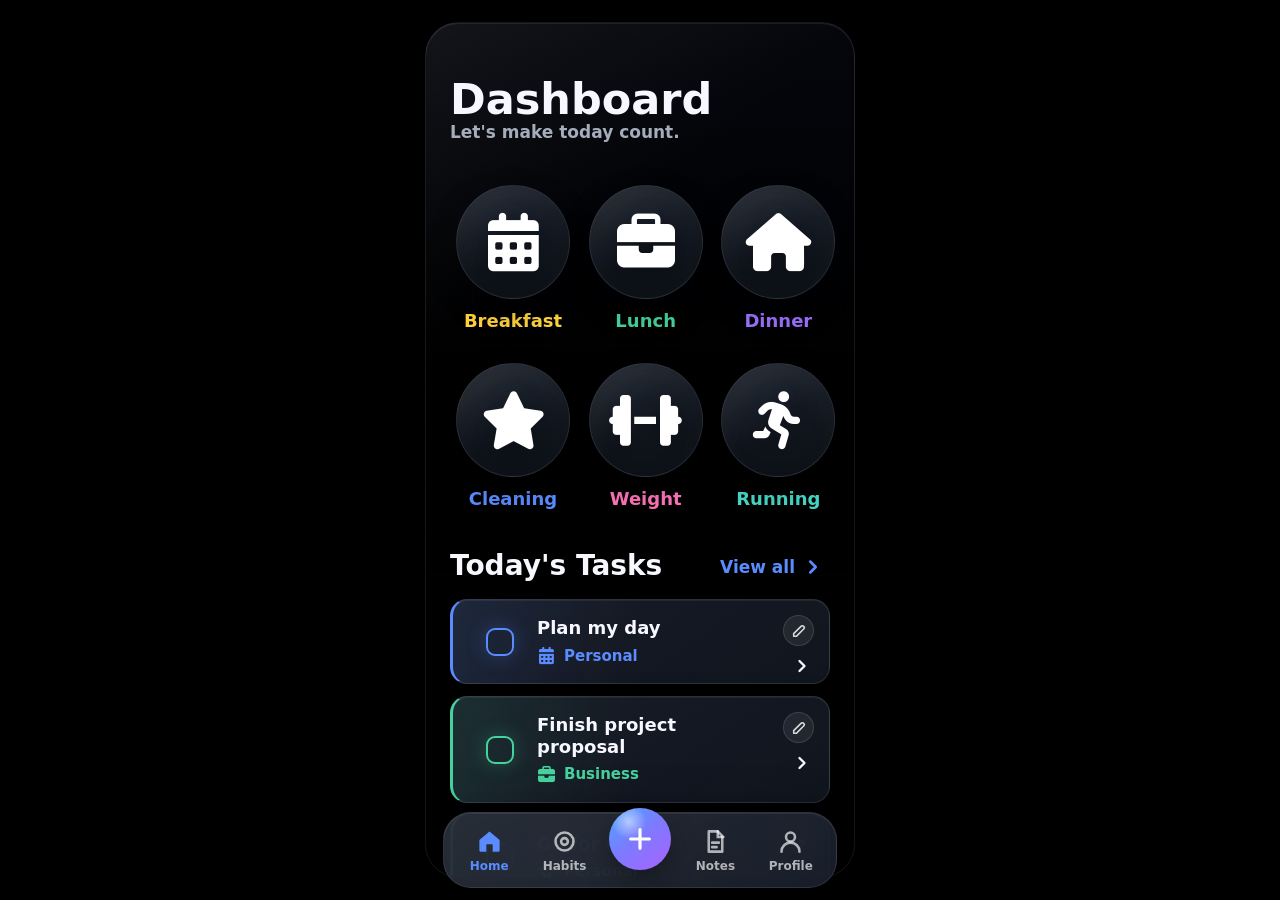
==== index.html @ fbdc5ea8 "Update index.html" ====
<!DOCTYPE html>
<html lang="en">
<head>
  <meta charset="UTF-8" />
  <meta name="viewport" content="width=device-width, initial-scale=1.0, maximum-scale=1.0, user-scalable=no" />
  <title>Routine Dashboard</title>
  <link rel="stylesheet" href="https://cdnjs.cloudflare.com/ajax/libs/font-awesome/6.7.2/css/all.min.css" crossorigin="anonymous" referrerpolicy="no-referrer" />
  <style>
    :root {
      --bg: #000;
      --panel: rgba(20, 27, 42, 0.76);
      --panel-strong: rgba(25, 33, 50, 0.9);
      --line: rgba(255, 255, 255, 0.11);
      --text: #f7f8ff;
      --muted: #a5adbd;
      --blue: #5a8cff;
      --green: #46d29c;
      --orange: #ff9a52;
      --yellow: #ffd33d;
      --pink: #ff74ba;
      --teal: #46d7c5;
      --purple: #9d70ff;
      --shadow: 0 24px 70px rgba(0, 0, 0, 0.42);
      --soft-shadow: 0 12px 34px rgba(0, 0, 0, 0.28);
      font-family: Inter, ui-sans-serif, system-ui, -apple-system, BlinkMacSystemFont, "Segoe UI", sans-serif;
    }

    * {
      box-sizing: border-box;
      -webkit-tap-highlight-color: transparent;
      -webkit-touch-callout: none;
      -webkit-user-select: none;
      user-select: none;
      scrollbar-width: none;
    }

    *::-webkit-scrollbar {
      display: none;
      width: 0;
      height: 0;
    }

    html {
      height: 100%;
      background: #000;
      touch-action: manipulation;
      overflow: hidden;
      scrollbar-width: none;
    }

    body {
      height: 100%;
      margin: 0;
      color: var(--text);
      background: #000;
      display: grid;
      place-items: center;
      padding: 22px;
      overscroll-behavior: none;
      overflow: hidden;
      scrollbar-width: none;
    }

    button {
      font: inherit;
      color: inherit;
      border: 0;
      background: transparent;
      cursor: default;
      touch-action: manipulation;
    }

    .phone {
      position: relative;
      width: min(100%, 430px);
      height: min(932px, calc(100dvh - 44px));
      min-height: 0;
      max-height: 100dvh;
      overflow: hidden;
      border: 1px solid rgba(255, 255, 255, 0.09);
      border-radius: 34px;
      background:
        linear-gradient(145deg, rgba(255, 255, 255, 0.06), transparent 28%),
        linear-gradient(180deg, #04060c 0%, #000 42%, #000 100%);
      box-shadow: var(--shadow), inset 0 1px 0 rgba(255, 255, 255, 0.08);
    }

    .phone::before {
      content: "";
      position: absolute;
      inset: 0;
      pointer-events: none;
      background-image:
        linear-gradient(rgba(255, 255, 255, 0.035) 1px, transparent 1px),
        linear-gradient(90deg, rgba(255, 255, 255, 0.025) 1px, transparent 1px);
      background-size: 46px 46px;
      mask-image: linear-gradient(to bottom, transparent 0%, black 18%, black 72%, transparent 100%);
      opacity: 0.22;
    }

    .app {
      position: relative;
      z-index: 1;
      height: 100%;
      min-height: 0;
      overflow-y: auto;
      scrollbar-width: none;
      padding: 54px 24px 116px;
      overscroll-behavior: contain;
    }

    .topbar {
      display: flex;
      align-items: flex-start;
      justify-content: space-between;
      gap: 18px;
      margin-bottom: 34px;
    }

    .kicker {
      margin: 0 0 8px;
      color: var(--muted);
      font-size: 17px;
      font-weight: 600;
      letter-spacing: 0;
    }

    h1 {
      margin: 0;
      font-size: clamp(33px, 9vw, 43px);
      line-height: 1.04;
      letter-spacing: 0;
      text-wrap: balance;
    }

    .wave {
      display: inline-block;
      margin-left: 3px;
      filter: drop-shadow(0 10px 18px rgba(255, 187, 64, 0.28));
      transform: rotate(-8deg);
    }

    .habit-grid {
      display: grid;
      grid-template-columns: repeat(3, 1fr);
      gap: 30px 18px;
      margin-bottom: 42px;
    }

    .habit {
      min-width: 0;
      display: grid;
      justify-items: center;
      gap: 12px;
      touch-action: manipulation;
      user-select: none;
    }

    .bubble {
      position: relative;
      width: min(30vw, 114px);
      aspect-ratio: 1;
      border-radius: 50%;
      display: grid;
      place-items: center;
      color: var(--glow);
      background:
        linear-gradient(145deg, rgba(255, 255, 255, 0.12), rgba(255, 255, 255, 0.02) 54%),
        rgba(17, 23, 35, 0.86);
      border: 1px solid rgba(255, 255, 255, 0.12);
      overflow: hidden;
      box-shadow:
        inset 0 16px 28px rgba(255, 255, 255, 0.04),
        inset 0 -18px 32px rgba(0, 0, 0, 0.28),
        0 12px 30px rgba(0, 0, 0, 0.28);
    }

    .bubble::before {
      content: "";
      position: absolute;
      inset: 0;
      z-index: 0;
      border-radius: inherit;
      background:
        radial-gradient(circle at 35% 24%, color-mix(in srgb, var(--glow) 42%, white), transparent 25%),
        linear-gradient(180deg, color-mix(in srgb, var(--glow) 88%, white), var(--glow));
      opacity: 0.2;
      transform: scale(0);
      transform-origin: center;
      transition: transform 140ms ease-out;
    }

    .habit.is-holding .bubble::before {
      transform: scale(0.5);
      transition: transform 520ms cubic-bezier(0.18, 0.8, 0.2, 1);
    }

    .habit.is-half .bubble::before {
      transform: scale(0.56);
      transition: transform 260ms ease-out;
    }

    .habit.is-half.is-holding .bubble::before {
      transform: scale(1);
      transition: transform 520ms cubic-bezier(0.18, 0.8, 0.2, 1);
    }

    .habit.is-filled .bubble::before {
      transform: scale(1);
      transition: transform 220ms ease-out;
    }

    .habit.is-filled.is-holding .bubble::before {
      transform: scale(0);
      transition: transform 520ms cubic-bezier(0.18, 0.8, 0.2, 1);
    }

    .icon-bubble {
      border-color: rgba(255, 255, 255, 0.08);
      background:
        linear-gradient(145deg, rgba(255, 255, 255, 0.1), rgba(255, 255, 255, 0.02) 54%),
        rgba(17, 23, 35, 0.88);
      box-shadow:
        inset 0 18px 30px rgba(255, 255, 255, 0.045),
        inset 0 -20px 34px rgba(0, 0, 0, 0.31),
        0 12px 30px rgba(0, 0, 0, 0.28);
    }

    .habit svg,
    .habit i {
      position: relative;
      z-index: 1;
      overflow: visible;
      filter: drop-shadow(0 12px 14px rgba(0, 0, 0, 0.34));
    }

    .habit svg {
      width: 58px;
      height: 58px;
    }

    .habit i {
      font-size: 58px;
      line-height: 1;
    }

    .habit .bubble svg,
    .habit .bubble i {
      color: #fff;
      stroke-width: 2.25;
    }

    .habit.is-half .bubble svg,
    .habit.is-half .bubble i,
    .habit.is-filled .bubble svg,
    .habit.is-filled .bubble i {
      color: var(--glow);
    }

    .habit.is-filled svg,
    .habit.is-filled i {
      filter:
        drop-shadow(0 13px 16px rgba(0, 0, 0, 0.48))
        drop-shadow(0 0 16px rgba(255, 255, 255, 0.18));
    }

    .habit-title {
      font-size: 18px;
      font-weight: 800;
      letter-spacing: 0;
      line-height: 1.1;
    }

    .yellow { color: var(--yellow); }
    .green { color: #59df63; }
    .purple { color: #c177ff; }
    .blue { color: var(--blue); }
    .pink { color: var(--pink); }
    .teal { color: var(--teal); }

    .section-head {
      display: flex;
      align-items: center;
      justify-content: space-between;
      gap: 18px;
      margin-bottom: 17px;
    }

    h2 {
      margin: 0;
      font-size: 28px;
      line-height: 1.1;
      letter-spacing: 0;
    }

    .view-all {
      display: inline-flex;
      align-items: center;
      gap: 7px;
      color: var(--blue);
      font-size: 17px;
      font-weight: 700;
      white-space: nowrap;
    }

    .view-all svg {
      width: 22px;
      height: 22px;
      stroke-width: 2.8;
    }

    .task-list {
      display: grid;
      gap: 12px;
    }

    .task-card {
      --accent: var(--blue);
      position: relative;
      min-height: 82px;
      display: grid;
      grid-template-columns: 54px 1fr;
      align-items: center;
      column-gap: 10px;
      row-gap: 0;
      padding: 17px 62px 17px 20px;
      border-radius: 17px;
      background:
        linear-gradient(95deg, color-mix(in srgb, var(--accent) 10%, transparent), transparent 46%),
        linear-gradient(145deg, rgba(255, 255, 255, 0.055), rgba(255, 255, 255, 0.018)),
        rgba(12, 17, 28, 0.94);
      border: 1px solid var(--line);
      border-left: 3px solid var(--accent);
      box-shadow: var(--soft-shadow), inset 0 1px 0 rgba(255, 255, 255, 0.06);
      backdrop-filter: blur(18px);
      overflow: hidden;
      transition: border-color 220ms ease, box-shadow 220ms ease, transform 180ms ease;
      touch-action: manipulation;
      user-select: none;
    }

    .task-card::before {
      content: "";
      position: absolute;
      inset: 0;
      z-index: 0;
      background:
        radial-gradient(circle at 18% 50%, rgba(255, 255, 255, 0.18), transparent 26%),
        linear-gradient(90deg, color-mix(in srgb, var(--accent) 66%, #101827), color-mix(in srgb, var(--accent) 42%, #101827)),
        rgba(8, 12, 20, 0.92);
      transform: scaleX(0);
      transform-origin: left;
      opacity: 0.94;
      transition: transform 220ms ease-out, opacity 220ms ease;
    }

    .task-card.is-holding::before {
      transform: scaleX(1);
      transition: transform 1500ms cubic-bezier(0.18, 0.8, 0.2, 1);
    }

    .task-card.completed::before {
      transform: scaleX(1);
      opacity: 1;
      transition: transform 520ms ease-out, opacity 220ms ease;
    }

    .task-card.completed {
      border-color: color-mix(in srgb, var(--accent) 55%, var(--line));
      box-shadow:
        0 14px 36px color-mix(in srgb, var(--accent) 18%, transparent),
        var(--soft-shadow),
        inset 0 1px 0 rgba(255, 255, 255, 0.08);
    }

    .task-card > * {
      position: relative;
      z-index: 1;
    }

    .task-edit-toggle {
      position: absolute;
      z-index: 2;
      top: 15px;
      right: 15px;
      width: 31px;
      height: 31px;
      display: grid;
      place-items: center;
      border-radius: 50%;
      color: rgba(255, 255, 255, 0.82);
      background: rgba(255, 255, 255, 0.07);
      box-shadow: inset 0 0 0 1px rgba(255, 255, 255, 0.12);
    }

    .task-edit-toggle svg {
      width: 16px;
      height: 16px;
      stroke-width: 2.3;
    }

    .task-edit-toggle .minus-icon {
      display: none;
    }

    .task-card.editing .task-edit-toggle .pencil-icon {
      display: none;
    }

    .task-card.editing .task-edit-toggle .minus-icon {
      display: block;
    }

    .check {
      width: 28px;
      height: 28px;
      border-radius: 9px;
      border: 2px solid var(--accent);
      box-shadow: 0 0 20px color-mix(in srgb, var(--accent) 28%, transparent);
      justify-self: center;
      display: grid;
      place-items: center;
      transition: background 200ms ease, transform 160ms ease, box-shadow 200ms ease;
    }

    .check::after {
      content: "";
      width: 12px;
      height: 7px;
      border-left: 2px solid #06101d;
      border-bottom: 2px solid #06101d;
      transform: rotate(-45deg) scale(0);
      transform-origin: center;
      transition: transform 180ms ease;
    }

    .task-card.completed .check {
      background: var(--accent);
      box-shadow: 0 0 24px color-mix(in srgb, var(--accent) 42%, transparent);
    }

    .task-card.completed .check::after {
      transform: rotate(-45deg) scale(1);
    }

    .task-title {
      margin: 0 0 8px;
      font-size: 18px;
      font-weight: 800;
      line-height: 1.2;
      letter-spacing: 0;
    }

    .tag {
      display: inline-flex;
      align-items: center;
      gap: 9px;
      color: var(--accent);
      font-size: 15px;
      font-weight: 700;
    }

    .task-repeat {
      display: none;
      margin-top: 5px;
      color: rgba(255, 255, 255, 0.48);
      font-size: 12px;
      font-weight: 750;
    }

    .all-tasks-mode .task-repeat {
      display: block;
    }

    .tag svg,
    .tag i {
      width: 18px;
      height: 18px;
      stroke-width: 2.1;
    }

    .tag i {
      display: inline-grid;
      place-items: center;
      font-size: 17px;
      line-height: 1;
    }

    .chevron {
      position: absolute;
      z-index: 2;
      top: 54px;
      right: 15px;
      width: 24px;
      height: 24px;
      stroke: rgba(255, 255, 255, 0.72);
      stroke-width: 2.8;
      padding: 2px;
      border-radius: 50%;
      transition: transform 220ms ease;
    }

    .task-card.open .chevron {
      transform: rotate(90deg);
    }

    .task-card.no-notes .chevron {
      display: none;
    }

    .task-notes {
      grid-column: 2 / 3;
      margin: 0;
      max-height: 0;
      overflow: hidden;
      color: rgba(232, 238, 252, 0.72);
      font-size: 13px;
      font-weight: 650;
      line-height: 1.45;
      opacity: 0;
      transform: translateY(-4px);
      transition: max-height 240ms ease, opacity 180ms ease, transform 220ms ease, margin-top 220ms ease;
    }

    .task-card.open .task-notes {
      max-height: 90px;
      opacity: 1;
      transform: translateY(0);
      margin-top: 12px;
    }

    .task-actions {
      grid-column: 1 / 3;
      display: none;
      gap: 8px;
      align-items: center;
      margin-top: 12px;
    }

    body:not(.all-tasks-mode) .task-card:not(.active-today) {
      display: none;
    }

    .task-card.editing .task-actions {
      display: flex;
    }

    .task-action {
      width: 34px;
      height: 34px;
      display: grid;
      place-items: center;
      border-radius: 11px;
      color: rgba(255, 255, 255, 0.8);
      background: rgba(255, 255, 255, 0.06);
      box-shadow: inset 0 0 0 1px rgba(255, 255, 255, 0.1);
    }

    .task-action svg {
      width: 18px;
      height: 18px;
      stroke-width: 2.2;
    }

    .task-action.edit {
      color: var(--yellow);
    }

    .task-action.delete {
      color: #ff7b7d;
      margin-left: auto;
    }

    .modal-backdrop {
      position: fixed;
      inset: 0;
      z-index: 40;
      display: none;
      align-items: flex-end;
      justify-content: center;
      padding: 14px 18px calc(98px + env(safe-area-inset-bottom));
      background: rgba(2, 6, 14, 0.58);
      backdrop-filter: blur(12px);
      overflow: hidden;
    }

    .modal-backdrop.open {
      display: flex;
    }

    .task-modal {
      width: min(100%, 430px);
      max-height: min(78dvh, 760px);
      overflow-y: auto;
      overscroll-behavior: contain;
      scrollbar-width: none;
      border-radius: 24px;
      padding: 15px;
      background:
        linear-gradient(145deg, rgba(255, 255, 255, 0.11), rgba(255, 255, 255, 0.035)),
        rgba(17, 23, 35, 0.96);
      border: 1px solid rgba(255, 255, 255, 0.12);
      box-shadow: 0 24px 70px rgba(0, 0, 0, 0.55), inset 0 1px 0 rgba(255, 255, 255, 0.08);
    }

    .modal-head {
      display: flex;
      align-items: center;
      justify-content: space-between;
      gap: 14px;
      margin-bottom: 10px;
    }

    .modal-title {
      margin: 0;
      font-size: 21px;
      font-weight: 850;
    }

    .modal-close {
      width: 34px;
      height: 34px;
      border-radius: 11px;
      display: grid;
      place-items: center;
      color: rgba(255, 255, 255, 0.76);
      background: rgba(255, 255, 255, 0.06);
      box-shadow: inset 0 0 0 1px rgba(255, 255, 255, 0.1);
    }

    .task-form {
      display: grid;
      gap: 8px;
    }

    .field {
      display: grid;
      gap: 7px;
      color: rgba(255, 255, 255, 0.7);
      font-size: 12px;
      font-weight: 800;
    }

    .field input,
    .field select,
    .field textarea {
      width: 100%;
      border: 1px solid rgba(255, 255, 255, 0.1);
      border-radius: 12px;
      padding: 10px 12px;
      color: var(--text);
      background: rgba(255, 255, 255, 0.06);
      font: inherit;
      font-size: 16px;
      outline: none;
    }

    .field textarea {
      min-height: 58px;
      resize: vertical;
    }

    .description-open {
      min-height: 48px;
      width: 100%;
      display: flex;
      align-items: center;
      justify-content: space-between;
      gap: 12px;
      padding: 11px 12px;
      border-radius: 13px;
      color: rgba(255, 255, 255, 0.72);
      text-align: left;
      background: rgba(255, 255, 255, 0.06);
      box-shadow: inset 0 0 0 1px rgba(255, 255, 255, 0.1);
    }

    .description-open span {
      min-width: 0;
      overflow: hidden;
      white-space: nowrap;
      text-overflow: ellipsis;
    }

    .description-open svg {
      width: 18px;
      height: 18px;
      flex: 0 0 auto;
      stroke-width: 2.4;
    }

    .field textarea.description-hidden {
      display: none;
    }

    .description-backdrop {
      position: fixed;
      inset: 0;
      z-index: 60;
      display: none;
      padding: 16px;
      background: #000;
    }

    .description-backdrop.open {
      display: grid;
    }

    .description-sheet {
      width: min(100%, 430px);
      height: calc(100dvh - 32px);
      margin: 0 auto;
      display: grid;
      grid-template-rows: auto 1fr auto;
      gap: 13px;
      padding: 18px;
      border-radius: 24px;
      background:
        linear-gradient(145deg, rgba(255, 255, 255, 0.095), rgba(255, 255, 255, 0.028)),
        rgba(12, 17, 28, 0.98);
      border: 1px solid rgba(255, 255, 255, 0.12);
      box-shadow: 0 22px 64px rgba(0, 0, 0, 0.58), inset 0 1px 0 rgba(255, 255, 255, 0.08);
    }

    .description-editor {
      width: 100%;
      min-height: 0;
      resize: none;
      border: 0;
      border-radius: 18px;
      padding: 16px;
      color: var(--text);
      background: rgba(255, 255, 255, 0.065);
      box-shadow: inset 0 0 0 1px rgba(255, 255, 255, 0.09);
      font: inherit;
      font-size: 17px;
      line-height: 1.45;
      outline: none;
      user-select: text;
      -webkit-user-select: text;
    }

    .description-actions {
      display: grid;
      grid-template-columns: 1fr 1fr;
      gap: 10px;
    }

    .description-actions button {
      min-height: 48px;
      border-radius: 15px;
      font-weight: 850;
      background: rgba(255, 255, 255, 0.07);
      box-shadow: inset 0 0 0 1px rgba(255, 255, 255, 0.1);
    }

    .description-actions .save-description {
      color: white;
      background: linear-gradient(140deg, #48a7ff 0%, #7d7aff 48%, #aa62ff 100%);
    }

    .form-panel {
      display: grid;
      gap: 10px;
      padding: 11px;
      border-radius: 17px;
      background: rgba(255, 255, 255, 0.035);
      box-shadow: inset 0 0 0 1px rgba(255, 255, 255, 0.075);
    }

    .field input[type="color"] {
      height: 44px;
      padding: 5px;
    }

    .choice-grid {
      display: grid;
      gap: 8px;
    }

    .choice-row {
      display: flex;
      flex-wrap: wrap;
      gap: 6px;
    }

    .category-picker,
    .repeat-picker {
      display: grid;
      grid-template-columns: repeat(3, 74px);
      justify-content: start;
      gap: 6px;
    }

    .schedule-picker {
      display: grid;
      grid-template-columns: repeat(2, 74px);
      justify-content: start;
      gap: 6px;
    }

    .choice-pill {
      width: 100%;
      min-height: 32px;
      display: inline-flex;
      align-items: center;
      justify-content: center;
      padding: 0 8px;
      border-radius: 12px;
      color: rgba(255, 255, 255, 0.7);
      font-size: 11.5px;
      font-weight: 850;
      line-height: 1;
      text-align: center;
      background: rgba(255, 255, 255, 0.055);
      box-shadow: inset 0 0 0 1px rgba(255, 255, 255, 0.09);
      transition: color 180ms ease, background 180ms ease, box-shadow 180ms ease;
    }

    .choice-pill.active {
      color: var(--text);
      background: color-mix(in srgb, var(--blue) 24%, rgba(255, 255, 255, 0.055));
      box-shadow: inset 0 0 0 1px color-mix(in srgb, var(--blue) 54%, rgba(255, 255, 255, 0.1));
    }

    .icon-picker {
      display: grid;
      gap: 8px;
    }

    .categorized-icon-picker {
      display: grid;
      gap: 8px;
      min-width: 0;
    }

    .icon-category-row {
      display: grid;
      grid-template-columns: repeat(4, 1fr);
      gap: 6px;
      padding: 1px;
      align-items: stretch;
    }

    .icon-category {
      min-width: 0;
      height: 36px;
      display: inline-flex;
      align-items: center;
      justify-content: center;
      gap: 7px;
      padding: 0 7px;
      border-radius: 12px;
      color: rgba(255, 255, 255, 0.68);
      font-size: 11.5px;
      font-weight: 850;
      background: rgba(255, 255, 255, 0.055);
      box-shadow: inset 0 0 0 1px rgba(255, 255, 255, 0.09);
      white-space: nowrap;
    }

    .icon-category.active {
      color: var(--text);
      background: color-mix(in srgb, var(--blue) 24%, rgba(255, 255, 255, 0.055));
      box-shadow: inset 0 0 0 1px color-mix(in srgb, var(--blue) 54%, rgba(255, 255, 255, 0.1));
    }

    .icon-category i {
      font-size: 13px;
      line-height: 1;
    }

    .icon-grid {
      display: grid;
      grid-template-columns: repeat(6, 40px);
      justify-content: space-between;
      gap: 7px 5px;
      padding: 1px;
    }

    .icon-choice {
      width: 40px;
      aspect-ratio: 1;
      display: grid;
      place-items: center;
      border-radius: 50%;
      color: rgba(255, 255, 255, 0.68);
      background: rgba(255, 255, 255, 0.055);
      box-shadow: inset 0 0 0 1px rgba(255, 255, 255, 0.09);
      transition: color 180ms ease, background 180ms ease, box-shadow 180ms ease, transform 160ms ease;
    }

    .icon-choice svg,
    .icon-choice i {
      display: block;
      width: 21px;
      height: 21px;
      stroke-width: 2.25;
    }

    .icon-choice i {
      display: grid;
      place-items: center;
      font-size: 20px;
      line-height: 1;
    }

    .icon-empty {
      grid-column: 1 / -1;
      min-height: 42px;
      display: grid;
      place-items: center;
      color: rgba(255, 255, 255, 0.52);
      font-size: 12px;
      font-weight: 800;
    }

    .icon-pager {
      display: grid;
      grid-template-columns: 34px 1fr 34px;
      align-items: center;
      gap: 8px;
      min-height: 34px;
    }

    .icon-page-button {
      width: 34px;
      height: 34px;
      display: grid;
      place-items: center;
      border-radius: 12px;
      color: rgba(255, 255, 255, 0.78);
      background: rgba(255, 255, 255, 0.055);
      box-shadow: inset 0 0 0 1px rgba(255, 255, 255, 0.09);
    }

    .icon-page-button:disabled {
      opacity: 0.34;
    }

    .icon-page-label {
      display: inline-flex;
      align-items: center;
      justify-content: center;
      gap: 6px;
      color: rgba(255, 255, 255, 0.52);
      font-size: 11.5px;
      font-weight: 850;
      text-align: center;
    }

    .icon-page-number {
      min-width: 28px;
      height: 28px;
      display: inline-flex;
      align-items: center;
      justify-content: center;
      border-radius: 10px;
      color: rgba(255, 255, 255, 0.62);
      background: rgba(255, 255, 255, 0.045);
      box-shadow: inset 0 0 0 1px rgba(255, 255, 255, 0.075);
    }

    .icon-page-number.active {
      color: var(--text);
      background: color-mix(in srgb, var(--blue) 22%, rgba(255, 255, 255, 0.055));
      box-shadow: inset 0 0 0 1px color-mix(in srgb, var(--blue) 46%, rgba(255, 255, 255, 0.1));
    }

    .icon-choice.active {
      color: var(--text);
      background: color-mix(in srgb, var(--blue) 24%, rgba(255, 255, 255, 0.055));
      box-shadow: inset 0 0 0 1px color-mix(in srgb, var(--blue) 54%, rgba(255, 255, 255, 0.1));
      transform: translateY(-1px);
    }

    .other-category-field {
      display: none;
    }

    .other-category-field.active {
      display: grid;
    }

    .color-picker {
      display: flex;
      align-items: center;
      gap: 10px;
      flex-wrap: wrap;
      padding: 4px 0 2px;
    }

    .color-swatch {
      --swatch: var(--blue);
      width: 31px;
      height: 31px;
      border-radius: 50%;
      background:
        radial-gradient(circle at 30% 24%, rgba(255, 255, 255, 0.42), transparent 34%),
        var(--swatch);
      box-shadow:
        0 8px 18px rgba(0, 0, 0, 0.22),
        inset 0 0 0 1px rgba(255, 255, 255, 0.18);
      position: relative;
    }

    .color-swatch.active::after {
      content: "";
      position: absolute;
      inset: -5px;
      border-radius: inherit;
      border: 2px solid rgba(255, 255, 255, 0.76);
    }

    .conditional-field {
      display: none;
    }

    .conditional-field.active {
      display: grid;
    }

    .form-row.conditional-field {
      display: none;
    }

    .form-row.conditional-field.active {
      display: grid;
    }

    .form-row {
      display: grid;
      grid-template-columns: 1fr;
      gap: 8px;
    }

    .form-row.compact-left {
      grid-template-columns: 1fr;
    }

    .form-submit {
      min-height: 46px;
      border-radius: 15px;
      display: inline-flex;
      align-items: center;
      justify-content: center;
      gap: 9px;
      color: white;
      font-weight: 850;
      background:
        radial-gradient(circle at 28% 18%, rgba(255, 255, 255, 0.42), transparent 32%),
        linear-gradient(140deg, #48a7ff 0%, #7d7aff 48%, #aa62ff 100%);
      box-shadow: 0 12px 26px rgba(0, 0, 0, 0.28);
    }

    .sr-only {
      position: absolute;
      width: 1px;
      height: 1px;
      padding: 0;
      margin: -1px;
      overflow: hidden;
      clip: rect(0, 0, 0, 0);
      white-space: nowrap;
      border: 0;
    }

    @media (max-width: 460px) {
      body {
        padding: 0;
        display: block;
      }

      .phone {
        width: 100%;
        height: 100dvh;
        min-height: 0;
        max-height: 100dvh;
        border-radius: 0;
        border: 0;
      }

      .app {
        height: 100%;
        min-height: 0;
        padding: 54px 21px 112px;
      }

      .bubble {
        width: 29vw;
        max-width: 112px;
      }

      .habit-grid {
        gap: 29px 12px;
      }
    }

    @media (max-width: 350px) {
      .app {
        padding-inline: 16px;
      }

      .habit-title {
        font-size: 16px;
      }

      .habit svg {
        width: 90px;
        height: 90px;
      }

      .habit i {
        font-size: 90px;
      }

      .task-card {
        grid-template-columns: 44px 1fr;
        padding: 15px 56px 15px 14px;
      }
    }
  </style>
</head>
<body>
  <main class="phone" aria-label="Daily routine dashboard mockup">
    <div class="app">
      <header class="topbar">
        <div>
          <h1>Dashboard</h1>
          <p class="kicker">Let's make today count.</p>
        </div>
      </header>

      <section class="habit-grid" aria-label="Habit shortcuts"></section>

      <section aria-label="Today's tasks">
        <div class="section-head">
          <h2>Today's Tasks</h2>
          <button class="view-all">
            <span class="view-all-label">View all</span>
            <svg viewBox="0 0 24 24" fill="none" aria-hidden="true">
              <path d="m9 18 6-6-6-6" stroke="currentColor" stroke-linecap="round" stroke-linejoin="round" />
            </svg>
          </button>
        </div>

        <div class="task-list">
          <article class="task-card" style="--accent: var(--blue)" data-icon="calendar" data-color="#5a8cff" data-notes="Review calendar, choose top three priorities, and block one focused work session.">
            <button class="check" aria-label="Complete Plan my day" type="button"></button>
            <div>
              <p class="task-title">Plan my day</p>
              <span class="tag">
                <svg viewBox="0 0 24 24" fill="none" aria-hidden="true">
                  <path d="M8 2v4M16 2v4M3 10h18M5 5h14a2 2 0 0 1 2 2v12a2 2 0 0 1-2 2H5a2 2 0 0 1-2-2V7a2 2 0 0 1 2-2Z" stroke="currentColor" stroke-linecap="round" stroke-linejoin="round" />
                </svg>
                Personal
              </span>
            </div>
            <svg class="chevron" viewBox="0 0 24 24" fill="none" aria-hidden="true">
              <path d="m9 18 6-6-6-6" stroke="currentColor" stroke-linecap="round" stroke-linejoin="round" />
            </svg>
            <p class="task-notes">Review calendar, choose top three priorities, and block one focused work session.</p>
            <div class="task-actions" aria-label="Task controls"></div>
          </article>

          <article class="task-card" style="--accent: var(--green)" data-icon="briefcase" data-color="#46d29c" data-notes="Add budget section, tighten the timeline, and send the final draft before 4 PM.">
            <button class="check" aria-label="Complete Finish project proposal" type="button"></button>
            <div>
              <p class="task-title">Finish project proposal</p>
              <span class="tag">
                <svg viewBox="0 0 24 24" fill="none" aria-hidden="true">
                  <path d="M10 6V5a2 2 0 0 1 2-2h0a2 2 0 0 1 2 2v1M3 9h18M5 6h14a2 2 0 0 1 2 2v10a2 2 0 0 1-2 2H5a2 2 0 0 1-2-2V8a2 2 0 0 1 2-2Z" stroke="currentColor" stroke-linecap="round" stroke-linejoin="round" />
                  <path d="M9 13h6" stroke="currentColor" stroke-linecap="round" />
                </svg>
                Business
              </span>
            </div>
            <svg class="chevron" viewBox="0 0 24 24" fill="none" aria-hidden="true">
              <path d="m9 18 6-6-6-6" stroke="currentColor" stroke-linecap="round" stroke-linejoin="round" />
            </svg>
            <p class="task-notes">Add budget section, tighten the timeline, and send the final draft before 4 PM.</p>
            <div class="task-actions" aria-label="Task controls"></div>
          </article>

          <article class="task-card no-notes" style="--accent: var(--teal)" data-icon="health" data-color="#46d7c5">
            <button class="check" aria-label="Complete Go for a walk" type="button"></button>
            <div>
              <p class="task-title">Go for a walk</p>
              <span class="tag">
                <svg viewBox="0 0 24 24" fill="none" aria-hidden="true">
                  <path d="M5 19h14M5 19l3-4 3 2 2-5 4 3 2 4M9 8l2-3 3 2" stroke="currentColor" stroke-linecap="round" stroke-linejoin="round" />
                </svg>
                Personal
              </span>
            </div>
            <svg class="chevron" viewBox="0 0 24 24" fill="none" aria-hidden="true">
              <path d="m9 18 6-6-6-6" stroke="currentColor" stroke-linecap="round" stroke-linejoin="round" />
            </svg>
            <div class="task-actions" aria-label="Task controls"></div>
          </article>
        </div>
      </section>
    </div>

    <nav class="nav" aria-label="Primary navigation">
      <button class="nav-item active">
        <svg viewBox="0 0 24 24" fill="currentColor" aria-hidden="true">
          <path d="M3 10.7 12 3l9 7.7V20a1 1 0 0 1-1 1h-5.2v-6.6H9.2V21H4a1 1 0 0 1-1-1v-9.3Z" />
        </svg>
        Home
      </button>
      <button class="nav-item">
        <svg viewBox="0 0 24 24" fill="none" aria-hidden="true">
          <circle cx="12" cy="12" r="8" stroke="currentColor" />
          <circle cx="12" cy="12" r="3" stroke="currentColor" />
        </svg>
        Habits
      </button>
      <button class="add" aria-label="Add task">
        <svg viewBox="0 0 24 24" fill="none" aria-hidden="true">
          <path d="M12 5v14M5 12h14" stroke="currentColor" stroke-linecap="round" />
        </svg>
      </button>
      <button class="nav-item">
        <svg viewBox="0 0 24 24" fill="none" aria-hidden="true">
          <path d="M6 3h8l4 4v14H6V3Z" stroke="currentColor" stroke-linejoin="round" />
          <path d="M14 3v5h5M9 13h6M9 17h4" stroke="currentColor" stroke-linecap="round" />
        </svg>
        Notes
      </button>
      <button class="nav-item">
        <svg viewBox="0 0 24 24" fill="none" aria-hidden="true">
          <circle cx="12" cy="8" r="4" stroke="currentColor" />
          <path d="M4 21a8 8 0 0 1 16 0" stroke="currentColor" stroke-linecap="round" />
        </svg>
        Profile
      </button>
    </nav>
    <div class="modal-backdrop" id="taskModal" aria-hidden="true">
      <section class="task-modal" role="dialog" aria-modal="true" aria-labelledby="taskModalTitle">
        <div class="modal-head">
          <h2 class="modal-title" id="taskModalTitle">Add task</h2>
          <button class="modal-close" type="button" aria-label="Close task form">
            <svg viewBox="0 0 24 24" width="19" height="19" fill="none" aria-hidden="true">
              <path d="M6 6l12 12M18 6 6 18" stroke="currentColor" stroke-width="2.4" stroke-linecap="round" />
            </svg>
          </button>
        </div>
        <form class="task-form">
          <div class="form-panel">
            <label class="field">
              Title
              <input name="title" type="text" placeholder="Task title" required />
            </label>
            <div class="form-row compact-left">
            <label class="field">
              Icon
              <div class="icon-picker" role="group" aria-label="Task icon">
                <button class="icon-choice active" type="button" aria-label="Calendar icon" data-icon="calendar">
                  <svg viewBox="0 0 24 24" fill="none" aria-hidden="true">
                    <path d="M8 2v4M16 2v4M3 10h18M5 5h14a2 2 0 0 1 2 2v12a2 2 0 0 1-2 2H5a2 2 0 0 1-2-2V7a2 2 0 0 1 2-2Z" stroke="currentColor" stroke-linecap="round" stroke-linejoin="round" />
                  </svg>
                </button>
                <button class="icon-choice" type="button" aria-label="Briefcase icon" data-icon="briefcase">
                  <svg viewBox="0 0 24 24" fill="none" aria-hidden="true">
                    <path d="M10 6V5a2 2 0 0 1 2-2h0a2 2 0 0 1 2 2v1M3 9h18M5 6h14a2 2 0 0 1 2 2v10a2 2 0 0 1-2 2H5a2 2 0 0 1-2-2V8a2 2 0 0 1 2-2Z" stroke="currentColor" stroke-linecap="round" stroke-linejoin="round" />
                    <path d="M9 13h6" stroke="currentColor" stroke-linecap="round" />
                  </svg>
                </button>
                <button class="icon-choice" type="button" aria-label="Health icon" data-icon="health">
                  <svg viewBox="0 0 24 24" fill="none" aria-hidden="true">
                    <path d="M5 19h14M5 19l3-4 3 2 2-5 4 3 2 4M9 8l2-3 3 2" stroke="currentColor" stroke-linecap="round" stroke-linejoin="round" />
                  </svg>
                </button>
                <button class="icon-choice" type="button" aria-label="Star icon" data-icon="star">
                  <svg viewBox="0 0 24 24" fill="none" aria-hidden="true">
                    <path d="m12 3 2.6 5.4 5.9.8-4.3 4.1 1 5.8L12 16.3 6.8 19l1-5.8-4.3-4.1 5.9-.8L12 3Z" stroke="currentColor" stroke-linecap="round" stroke-linejoin="round" />
                  </svg>
                </button>
                <button class="icon-choice" type="button" aria-label="Book icon" data-icon="book">
                  <svg viewBox="0 0 24 24" fill="none" aria-hidden="true">
                    <path d="M4 5.5A2.5 2.5 0 0 1 6.5 3H20v17H7a3 3 0 0 0-3 3V5.5Z" stroke="currentColor" stroke-linecap="round" stroke-linejoin="round" />
                    <path d="M4 19.5A2.5 2.5 0 0 1 6.5 17H20" stroke="currentColor" stroke-linecap="round" />
                  </svg>
                </button>
                <button class="icon-choice" type="button" aria-label="Home icon" data-icon="home">
                  <svg viewBox="0 0 24 24" fill="none" aria-hidden="true">
                    <path d="M3 10.8 12 3l9 7.8V21h-6v-6H9v6H3V10.8Z" stroke="currentColor" stroke-linecap="round" stroke-linejoin="round" />
                  </svg>
                </button>
                <button class="icon-choice" type="button" aria-label="Flag icon" data-icon="flag">
                  <svg viewBox="0 0 24 24" fill="none" aria-hidden="true">
                    <path d="M5 21V4M5 5h12l-2 4 2 4H5" stroke="currentColor" stroke-linecap="round" stroke-linejoin="round" />
                  </svg>
                </button>
                <button class="icon-choice" type="button" aria-label="Heart icon" data-icon="heart">
                  <svg viewBox="0 0 24 24" fill="none" aria-hidden="true">
                    <path d="M20.5 5.8c-1.9-2.2-5.1-2.1-6.9.1L12 7.7l-1.6-1.8c-1.8-2.2-5-2.3-6.9-.1-2 2.4-1.5 6 1 8L12 21l7.5-7.2c2.5-2 3-5.6 1-8Z" stroke="currentColor" stroke-linecap="round" stroke-linejoin="round" />
                  </svg>
                </button>
              </div>
              <input name="icon" type="hidden" value="calendar" />
            </label>
            <div class="field">
              Category
              <div class="choice-row category-picker" role="group" aria-label="Task category">
                <button class="choice-pill active" type="button" data-category="Personal">Personal</button>
                <button class="choice-pill" type="button" data-category="Business">Business</button>
                <button class="choice-pill" type="button" data-category="Important">Important</button>
                <button class="choice-pill" type="button" data-category="Other">Other</button>
              </div>
              <input name="category" type="hidden" value="Personal" />
            </div>
            </div>
            <label class="field other-category-field">
              Other category
              <input name="otherCategory" type="text" placeholder="Write category" />
            </label>
          </div>
          <div class="form-panel">
            <div class="form-row">
              <div class="field">
                Color
                <div class="color-picker" role="group" aria-label="Task color">
                  <button class="color-swatch active" type="button" aria-label="Pink" data-color="#ff74ba" style="--swatch: #ff74ba"></button>
                  <button class="color-swatch" type="button" aria-label="Yellow" data-color="#ffd33d" style="--swatch: #ffd33d"></button>
                  <button class="color-swatch" type="button" aria-label="Green" data-color="#46d29c" style="--swatch: #46d29c"></button>
                  <button class="color-swatch" type="button" aria-label="Teal" data-color="#46d7c5" style="--swatch: #46d7c5"></button>
                  <button class="color-swatch" type="button" aria-label="Blue" data-color="#5a8cff" style="--swatch: #5a8cff"></button>
                  <button class="color-swatch" type="button" aria-label="Purple" data-color="#9d70ff" style="--swatch: #9d70ff"></button>
                </div>
                <input name="color" type="hidden" value="#ff74ba" />
              </div>
              <div class="field">
              Repeat
              <div class="choice-row repeat-picker" role="group" aria-label="Task repeat">
                <button class="choice-pill active" type="button" data-repeat="one-time">One Time</button>
                <button class="choice-pill" type="button" data-repeat="daily">Daily</button>
                <button class="choice-pill" type="button" data-repeat="weekly">Weekly</button>
                <button class="choice-pill" type="button" data-repeat="monthly">Monthly</button>
                <button class="choice-pill" type="button" data-repeat="yearly">Yearly</button>
                <button class="choice-pill" type="button" data-repeat="custom">Custom</button>
              </div>
              <input name="repeat" type="hidden" value="one-time" />
            </div>
            </div>
            <div class="form-row">
            <div class="field">
              <span>Schedule ahead</span>
              <div class="choice-row schedule-picker" role="group" aria-label="Schedule ahead">
                <button class="choice-pill active" type="button" data-schedule="no">No</button>
                <button class="choice-pill" type="button" data-schedule="yes">Yes</button>
              </div>
              <input name="scheduleAhead" type="hidden" value="no" />
            </div>
            <label class="field conditional-field" data-condition="weekly">
              Day of week
              <select name="weeklyDay">
                <option value="Sunday">Sunday</option>
                <option value="Monday">Monday</option>
                <option value="Tuesday">Tuesday</option>
                <option value="Wednesday">Wednesday</option>
                <option value="Thursday">Thursday</option>
                <option value="Friday">Friday</option>
                <option value="Saturday">Saturday</option>
              </select>
            </label>
            </div>
            <div class="form-row">
            <label class="field conditional-field" data-condition="monthly">
              Monthly day
              <select name="monthlyDay">
                <option value="1">1st</option>
                <option value="2">2nd</option>
                <option value="3">3rd</option>
                <option value="4">4th</option>
                <option value="5">5th</option>
                <option value="6">6th</option>
                <option value="7">7th</option>
                <option value="8">8th</option>
                <option value="9">9th</option>
                <option value="10">10th</option>
                <option value="11">11th</option>
                <option value="12">12th</option>
                <option value="13">13th</option>
                <option value="14">14th</option>
                <option value="15">15th</option>
                <option value="16">16th</option>
                <option value="17">17th</option>
                <option value="18">18th</option>
                <option value="19">19th</option>
                <option value="20">20th</option>
                <option value="21">21st</option>
                <option value="22">22nd</option>
                <option value="23">23rd</option>
                <option value="24">24th</option>
                <option value="25">25th</option>
                <option value="26">26th</option>
                <option value="27">27th</option>
                <option value="28">28th</option>
                <option value="29">29th</option>
                <option value="30">30th</option>
                <option value="31">31st</option>
              </select>
            </label>
            <label class="field conditional-field" data-condition="schedule">
              Start date
              <input name="scheduleDate" type="date" />
            </label>
            </div>
            <div class="form-row conditional-field" data-condition="custom">
            <label class="field">
              Every
              <input name="customEvery" type="number" min="1" max="999" value="1" />
            </label>
            <label class="field">
              Unit
              <select name="customUnit">
                <option value="days">Days</option>
                <option value="weeks">Weeks</option>
                <option value="months">Months</option>
                <option value="years">Years</option>
              </select>
            </label>
            </div>
          </div>
          <label class="field">
            Description
            <button class="description-open" type="button">
              <span>Add optional notes</span>
              <svg viewBox="0 0 24 24" fill="none" aria-hidden="true">
                <path d="M8 5h11M8 12h11M8 19h7M4 5h.01M4 12h.01M4 19h.01" stroke="currentColor" stroke-linecap="round" />
              </svg>
            </button>
            <textarea class="description-hidden" name="description" placeholder="Optional notes"></textarea>
          </label>
          <button class="form-submit" type="submit">Save task</button>
        </form>
      </section>
    </div>
    <div class="description-backdrop" id="descriptionModal" aria-hidden="true">
      <section class="description-sheet" role="dialog" aria-modal="true" aria-labelledby="descriptionTitle">
        <div class="modal-head">
          <h2 class="modal-title" id="descriptionTitle">Edit description</h2>
          <button class="modal-close close-description" type="button" aria-label="Close description editor">
            <svg viewBox="0 0 24 24" width="19" height="19" fill="none" aria-hidden="true">
              <path d="M6 6l12 12M18 6 6 18" stroke="currentColor" stroke-width="2.4" stroke-linecap="round" />
            </svg>
          </button>
        </div>
        <textarea class="description-editor" placeholder="Write the full description here"></textarea>
        <div class="description-actions">
          <button class="cancel-description" type="button">Cancel</button>
          <button class="save-description" type="button">Done</button>
        </div>
      </section>
    </div>
  </main>
  <script>
    const HOLD_DELAY_MS = 180;
    const HOLD_FILL_MS = 520;
    const STORAGE_KEY = "routineDashboard.tasks.v1";
    const taskList = document.querySelector(".task-list");
    const viewAllButton = document.querySelector(".view-all");
    const modal = document.querySelector("#taskModal");
    const taskForm = modal.querySelector(".task-form");
    const modalTitle = modal.querySelector(".modal-title");
    const otherCategoryField = taskForm.querySelector(".other-category-field");
    const descriptionModal = document.querySelector("#descriptionModal");
    const descriptionEditor = descriptionModal.querySelector(".description-editor");
    const descriptionPreview = taskForm.querySelector(".description-open span");
    let editingTask = null;

    const field = (name) => taskForm.querySelector(`[name="${name}"]`);
    const repeatField = field("repeat");
    const scheduleAheadField = field("scheduleAhead");

    function updateDescriptionPreview() {
      const value = field("description").value.trim();
      descriptionPreview.textContent = value || "Add optional notes";
    }

    function openDescriptionEditor() {
      descriptionEditor.value = field("description").value;
      descriptionModal.classList.add("open");
      descriptionModal.setAttribute("aria-hidden", "false");
      requestAnimationFrame(() => descriptionEditor.focus());
    }

    function closeDescriptionEditor(shouldSave = false) {
      if (shouldSave) {
        field("description").value = descriptionEditor.value;
        updateDescriptionPreview();
      }
      descriptionModal.classList.remove("open");
      descriptionModal.setAttribute("aria-hidden", "true");
    }
    const allowedColors = ["#ff74ba", "#ffd33d", "#46d29c", "#46d7c5", "#5a8cff", "#9d70ff"];
    const HABIT_STORAGE_KEY = "routineDashboard.habits.v1";
    const DELETED_HABITS_KEY = "routineDashboard.deletedHabits.v1";
    const ICON_RECENTS_KEY = "routineDashboard.iconRecents.v1";
    const ICON_PAGE_SIZE = 18;
    const MAX_ICON_PAGES = 5;
    const legacyIconMap = {
      calendar: "solid:calendar-days",
      briefcase: "solid:briefcase",
      health: "solid:heart-pulse",
      star: "solid:star",
      book: "solid:book",
      home: "solid:house",
      flag: "solid:flag",
      heart: "solid:heart",
      dumbbell: "solid:dumbbell",
      running: "solid:person-running",
      apple: "solid:apple-whole",
      utensils: "solid:utensils",
      chart: "solid:chart-line",
      trophy: "solid:trophy",
      flame: "solid:fire",
      water: "solid:droplet"
    };
    const iconCategories = [
      { id: "recents", label: "Recents", icon: "clock-rotate-left" },
      { id: "tasks", label: "Tasks", icon: "list-check" },
      { id: "fitness", label: "Fitness", icon: "person-running" },
      { id: "other", label: "Other", icon: "shapes" }
    ];
    const fixedIconGroups = {
      tasks: [
        "calendar-days", "calendar-check", "clock", "hourglass-half", "list", "list-check",
        "check", "circle-check", "square-check", "clipboard", "clipboard-check", "file-lines",
        "folder", "inbox", "briefcase", "envelope", "bell", "bookmark",
        "tag", "flag", "pen", "pencil", "paperclip", "link",
        "lock", "key", "gear", "wrench", "screwdriver-wrench", "hammer",
        "trash", "box-archive", "download", "upload", "print", "table",
        "bars", "ellipsis", "filter", "sort", "magnifying-glass", "plus",
        "minus", "xmark", "rotate-right", "calculator", "receipt", "wallet",
        "credit-card", "chart-line", "chart-simple", "bullseye", "star", "circle-plus"
      ],
      fitness: [
        "person-running", "person-walking", "person-hiking", "shoe-prints", "dumbbell", "bicycle",
        "stopwatch", "heart-pulse", "medal", "trophy", "fire", "route",
        "location-dot", "droplet", "bottle-water", "moon", "sun", "heart",
        "leaf", "seedling", "stethoscope", "kit-medical", "pills", "bandage",
        "bone", "tooth", "wheelchair", "hospital", "syringe", "brain",
        "lungs", "scale-balanced", "user-doctor", "notes-medical", "hand-holding-medical", "person"
      ],
      other: [
        "utensils", "bowl-food", "apple-whole", "carrot", "pizza-slice", "burger",
        "hotdog", "ice-cream", "cookie", "mug-hot", "martini-glass", "wine-glass",
        "beer-mug-empty", "bread-slice", "cheese", "egg", "bacon", "lemon",
        "house", "bed", "broom", "shirt", "bath", "couch",
        "tv", "car", "plane", "map-location-dot", "camera", "music",
        "video", "gamepad", "palette", "book", "graduation-cap", "user",
        "users", "child", "face-smile", "gift", "lightbulb", "cloud",
        "umbrella", "tree", "paw", "globe", "wifi", "phone",
        "message", "shield-halved", "bolt", "gem", "crown", "rocket"
      ]
    };
    let fontAwesomeIcons = buildFixedIconLibrary();
    let activeIconCategory = "recents";
    let activeIconPage = 0;

    const defaultHabits = {
      breakfast: { label: "Breakfast", color: "#ffd33d", icon: "calendar", mode: "single", order: 0, completions: {} },
      lunch: { label: "Lunch", color: "#46d29c", icon: "briefcase", mode: "single", order: 1, completions: {} },
      dinner: { label: "Dinner", color: "#9d70ff", icon: "home", mode: "single", order: 2, completions: {} },
      cleaning: { label: "Cleaning", color: "#5a8cff", icon: "star", mode: "single", order: 3, completions: {} },
      weight: { label: "Weight", color: "#ff74ba", icon: "solid:dumbbell", mode: "single", order: 4, completions: {} },
      running: { label: "Running", color: "#46d7c5", icon: "solid:person-running", mode: "single", order: 5, completions: {} }
    };

    function bindHold(element, { activeClass, completeClass, onComplete, ignoreSelector, instant = false }) {
      if (element.dataset.holdBound === "true") return;
      element.dataset.holdBound = "true";
      let startTimer = null;
      let completeTimer = null;
      let completedByHold = false;

      const cancel = () => {
        clearTimeout(startTimer);
        clearTimeout(completeTimer);
        startTimer = null;
        completeTimer = null;
        element.classList.remove(activeClass);
      };

      element.addEventListener("pointerdown", (event) => {
        if (ignoreSelector && event.target.closest(ignoreSelector)) return;
        completedByHold = false;
        element.setPointerCapture?.(event.pointerId);
        if (instant) {
          completedByHold = true;
          onComplete?.(element);
          return;
        }
        startTimer = window.setTimeout(() => {
          if (!completeClass || !element.classList.contains(completeClass)) {
            element.classList.add(activeClass);
          }
          completeTimer = window.setTimeout(() => {
            completedByHold = true;
            element.classList.remove(activeClass);
            if (completeClass) {
              element.classList.toggle(completeClass);
            }
            onComplete?.(element);
          }, HOLD_FILL_MS);
        }, HOLD_DELAY_MS);
      });

      element.addEventListener("pointerup", cancel);
      element.addEventListener("pointercancel", cancel);
      element.addEventListener("pointerleave", cancel);
      element.addEventListener("contextmenu", (event) => event.preventDefault());

      element.addEventListener("click", (event) => {
        if (completedByHold) {
          event.preventDefault();
          event.stopPropagation();
          completedByHold = false;
        }
      }, true);
    }

    function iconLabel(name) {
      return name.split("-").map((part) => part.charAt(0).toUpperCase() + part.slice(1)).join(" ");
    }

    function normalizeIconValue(icon) {
      const value = String(icon || "").trim();
      if (!value || value.includes("mountain")) return "solid:star";
      if (legacyIconMap[value]) return legacyIconMap[value];
      if (value.includes(":")) return value;
      return `solid:${value}`;
    }

    function parseIconValue(icon) {
      const normalized = normalizeIconValue(icon);
      const [style, ...nameParts] = normalized.split(":");
      return {
        name: nameParts.join(":") || "star",
        style: ["solid", "regular", "brands"].includes(style) ? style : "solid"
      };
    }

    function faClass(icon) {
      const { name, style } = parseIconValue(icon);
      return `fa-${style} fa-${name}`;
    }

    function categoryMarkup(category) {
      return `<i class="fa-solid fa-${category.icon}" aria-hidden="true"></i>`;
    }

    function iconMatchesCategory(item, categoryId) {
      return item.category === categoryId;
    }

    function categoryForIcon(name) {
      return Object.entries(fixedIconGroups).find(([, names]) => names.includes(name))?.[0] || "other";
    }

    function buildFixedIconLibrary() {
      const seen = new Set();
      return Object.entries(fixedIconGroups).flatMap(([category, names]) => names.map((name) => {
        const value = `solid:${name}`;
        if (seen.has(value) || name.includes("mountain")) return null;
        seen.add(value);
        return {
          category,
          label: iconLabel(name),
          name,
          style: "solid",
          terms: name
        };
      }).filter(Boolean)).slice(0, MAX_ICON_PAGES * ICON_PAGE_SIZE * 3);
    }

    function iconValue(item) {
      return `${item.style}:${item.name}`;
    }

    function loadRecentIcons() {
      try {
        const parsed = JSON.parse(localStorage.getItem(ICON_RECENTS_KEY) || "[]");
        return Array.isArray(parsed) ? parsed.map(normalizeIconValue).filter((icon) => !icon.includes("mountain")).slice(0, 12) : [];
      } catch {
        return [];
      }
    }

    function saveRecentIcons(icons) {
      localStorage.setItem(ICON_RECENTS_KEY, JSON.stringify(icons.slice(0, 12)));
    }

    function rememberIcon(icon) {
      const selected = normalizeIconValue(icon);
      saveRecentIcons([selected, ...loadRecentIcons().filter((item) => item !== selected)]);
    }

    function iconFromValue(value) {
      const { name, style } = parseIconValue(value);
      return fontAwesomeIcons.find((item) => item.name === name && item.style === style) || {
        category: categoryForIcon(name),
        label: iconLabel(name),
        name,
        style,
        terms: name
      };
    }

    function randomColor() {
      return allowedColors[Math.floor(Math.random() * allowedColors.length)];
    }

    function randomIconValue() {
      const pool = fontAwesomeIcons.length ? fontAwesomeIcons : buildFixedIconLibrary();
      return iconValue(pool[Math.floor(Math.random() * pool.length)] || { style: "solid", name: "star" });
    }

    function renderIconPicker(categoryId = activeIconCategory) {
      activeIconCategory = categoryId;
      if (activeIconCategory === "recents") activeIconPage = 0;
      const selected = normalizeIconValue(field("icon").value);
      const recentIcons = loadRecentIcons();
      const recentFill = fontAwesomeIcons.filter((item) => !recentIcons.includes(iconValue(item)));
      const categoryIcons = activeIconCategory === "recents"
        ? [...recentIcons.map(iconFromValue), ...recentFill].slice(0, 12)
        : fontAwesomeIcons.filter((item) => iconMatchesCategory(item, activeIconCategory));
      const limitedIcons = categoryIcons.slice(0, MAX_ICON_PAGES * ICON_PAGE_SIZE);
      const pageCount = Math.max(1, Math.ceil(limitedIcons.length / (activeIconCategory === "recents" ? 12 : ICON_PAGE_SIZE)));
      activeIconPage = Math.min(activeIconPage, pageCount - 1);
      const pageSize = activeIconCategory === "recents" ? 12 : ICON_PAGE_SIZE;
      const visibleIcons = limitedIcons.slice(activeIconPage * pageSize, activeIconPage * pageSize + pageSize);
      taskForm.querySelector(".icon-picker").innerHTML = `
        <div class="icon-category-row" role="tablist" aria-label="Icon categories">
          ${iconCategories.map((category) => `
            <button class="icon-category ${category.id === activeIconCategory ? "active" : ""}" type="button" data-icon-category="${category.id}">
              ${categoryMarkup(category)}
              <span>${category.label}</span>
            </button>
          `).join("")}
        </div>
        <div class="icon-grid" role="group" aria-label="Task icon choices">
          ${visibleIcons.length ? visibleIcons.map((item) => `
            <button class="icon-choice ${iconValue(item) === selected ? "active" : ""}" type="button" aria-label="${item.label} icon" data-icon="${iconValue(item)}">
              ${iconSvg(iconValue(item))}
            </button>
          `).join("") : '<span class="icon-empty">No icons here yet</span>'}
        </div>
        ${activeIconCategory !== "recents" && pageCount > 1 ? `
          <div class="icon-pager" aria-label="Icon pages">
            <button class="icon-page-button" type="button" data-icon-page="prev" ${activeIconPage === 0 ? "disabled" : ""} aria-label="Previous icons">
              <i class="fa-solid fa-chevron-left" aria-hidden="true"></i>
            </button>
            <span class="icon-page-label">
              ${Array.from({ length: pageCount }, (_, index) => `
                <button class="icon-page-number ${index === activeIconPage ? "active" : ""}" type="button" data-icon-page-number="${index}" aria-label="Icon page ${index + 1}">${index + 1}</button>
              `).join("")}
            </span>
            <button class="icon-page-button" type="button" data-icon-page="next" ${activeIconPage === pageCount - 1 ? "disabled" : ""} aria-label="Next icons">
              <i class="fa-solid fa-chevron-right" aria-hidden="true"></i>
            </button>
          </div>
        ` : ""}
      `;
      bindIconPickerControls();
    }

    function bindIconPickerControls() {
      taskForm.querySelectorAll(".icon-category").forEach((button) => {
        button.addEventListener("click", () => {
          activeIconPage = 0;
          renderIconPicker(button.dataset.iconCategory);
        });
      });
      taskForm.querySelectorAll(".icon-choice").forEach((button) => {
        button.addEventListener("click", () => selectIcon(button.dataset.icon, true));
      });
      taskForm.querySelectorAll(".icon-page-button").forEach((button) => {
        button.addEventListener("click", () => {
          activeIconPage += button.dataset.iconPage === "next" ? 1 : -1;
          renderIconPicker(activeIconCategory);
        });
      });
      taskForm.querySelectorAll(".icon-page-number").forEach((button) => {
        button.addEventListener("click", () => {
          activeIconPage = Number(button.dataset.iconPageNumber) || 0;
          renderIconPicker(activeIconCategory);
        });
      });
    }

    async function loadFontAwesomeIcons() {
      fontAwesomeIcons = buildFixedIconLibrary();
      renderIconPicker(activeIconCategory);
    }

    function iconSvg(icon) {
      return `<i class="${faClass(icon)}" aria-hidden="true"></i>`;
    }

    function buildTaskIconPicker() {
      const picker = taskForm.querySelector(".icon-picker");
      picker.classList.add("categorized-icon-picker");
      renderIconPicker();
    }

    function habitKey(label) {
      return label.toLowerCase().replace(/[^a-z0-9]+/g, "-").replace(/(^-|-$)/g, "");
    }

    function loadHabitStore() {
      try {
        const parsed = JSON.parse(localStorage.getItem(HABIT_STORAGE_KEY) || "{}");
        const deleted = loadDeletedHabits();
        const merged = { ...defaultHabits, ...(parsed && typeof parsed === "object" ? parsed : {}) };
        deleted.forEach((id) => delete merged[id]);
        Object.entries(merged).forEach(([id, habit], index) => {
        const savedIcon = id === "running" && habit.icon === "flag" ? "solid:person-running" : normalizeIconValue(habit.icon);
        merged[id] = {
          ...defaultHabits[id],
          ...habit,
          label: habit.label || defaultHabits[id]?.label || "Habit",
            color: allowedColors.includes((habit.color || "").toLowerCase()) ? habit.color : (defaultHabits[id]?.color || "#5a8cff"),
            icon: savedIcon,
            order: Number.isFinite(Number(habit.order)) ? Number(habit.order) : index,
            mode: habit.mode === "split" ? "split" : "single",
            completions: normalizeCompletions(habit.completions || {})
          };
        });
        return merged;
      } catch {
        return { ...defaultHabits };
      }
    }

    function saveHabitStore(store) {
      localStorage.setItem(HABIT_STORAGE_KEY, JSON.stringify(store));
    }

    function loadDeletedHabits() {
      try {
        const parsed = JSON.parse(localStorage.getItem(DELETED_HABITS_KEY) || "[]");
        return Array.isArray(parsed) ? parsed : [];
      } catch {
        return [];
      }
    }

    function normalizeCompletions(completions) {
      return Object.fromEntries(Object.entries(completions || {}).map(([date, value]) => {
        const level = value === true ? 2 : Math.max(0, Math.min(2, Number(value) || 0));
        return [date, level];
      }).filter(([, level]) => level > 0));
    }

    function sortedHabits(store) {
      return Object.entries(store).sort(([, a], [, b]) => (Number(a.order) || 0) - (Number(b.order) || 0));
    }

    function renderIndexHabits() {
      const store = loadHabitStore();
      document.querySelector(".habit-grid").innerHTML = sortedHabits(store).map(([id, habit]) => `
        <button class="habit" data-habit-id="${id}" style="--glow: ${habit.color}; color: ${habit.color}">
          <span class="bubble icon-bubble">
            ${iconSvg(habit.icon)}
          </span>
          <span class="habit-title" style="color: ${habit.color}">${habit.label}</span>
        </button>
      `).join("");
      saveHabitStore(store);
    }

    function restoreHabitCompletions() {
      const store = loadHabitStore();
      const today = todayValue();
      document.querySelectorAll(".habit").forEach((habit) => {
        const data = store[habit.dataset.habitId];
        setHabitLevelClasses(habit, Number(data?.completions?.[today]) || 0);
      });
    }

    function setHabitLevelClasses(habit, level) {
      habit.classList.toggle("is-half", level === 1);
      habit.classList.toggle("is-filled", level === 2);
      habit.dataset.level = String(level);
    }

    function cycleHabitCompletion(habit) {
      const store = loadHabitStore();
      const label = habit.querySelector(".habit-title")?.textContent.trim() || "Habit";
      const id = habit.dataset.habitId || habitKey(label);
      store[id] = store[id] || { label, color: "#5a8cff", icon: "star", order: Object.keys(store).length, completions: {} };
      store[id].label = label;
      store[id].color = store[id].color || "#5a8cff";
      store[id].icon = store[id].icon || "star";
      store[id].mode = store[id].mode === "split" ? "split" : "single";
      const currentLevel = Number(store[id].completions[todayValue()]) || 0;
      const nextLevel = store[id].mode === "split" ? (currentLevel + 1) % 3 : (currentLevel > 0 ? 0 : 2);
      if (nextLevel > 0) {
        store[id].completions[todayValue()] = nextLevel;
      } else {
        delete store[id].completions[todayValue()];
      }
      setHabitLevelClasses(habit, nextLevel);
      saveHabitStore(store);
    }

    function refreshTaskMeta(task) {
      const hasNotes = Boolean(task.dataset.notes);
      task.classList.toggle("no-notes", !hasNotes);
      const notes = task.querySelector(".task-notes");
      if (notes) notes.textContent = task.dataset.notes || "";
      const repeat = task.querySelector(".task-repeat");
      if (repeat) repeat.textContent = task.dataset.repeatText || "";
    }

    function ordinal(value) {
      const number = Number(value);
      const mod10 = number % 10;
      const mod100 = number % 100;
      if (mod10 === 1 && mod100 !== 11) return `${number}st`;
      if (mod10 === 2 && mod100 !== 12) return `${number}nd`;
      if (mod10 === 3 && mod100 !== 13) return `${number}rd`;
      return `${number}th`;
    }

    function formatDate(value) {
      if (!value) return "";
      const [year, month, day] = value.split("-").map(Number);
      if (!year || !month || !day) return "";
      return new Date(year, month - 1, day).toLocaleDateString(undefined, {
        month: "short",
        day: "numeric",
        year: "numeric"
      });
    }

    function monthDayText(value) {
      if (!value) return "";
      const [year, month, day] = value.split("-").map(Number);
      if (!year || !month || !day) return "";
      return new Date(year, month - 1, day).toLocaleDateString(undefined, {
        month: "long",
        day: "numeric"
      });
    }

    function recurrenceText(data) {
      const repeat = data.repeat || "one-time";
      const pieces = [];
      if (data.scheduleAhead === "yes" && data.scheduleDate) {
        pieces.push(`Starts ${formatDate(data.scheduleDate)}`);
      }

      if (repeat === "daily") {
        pieces.push("Daily");
      } else if (repeat === "weekly") {
        pieces.push(`Weekly on ${data.weeklyDay || "Monday"}`);
      } else if (repeat === "monthly") {
        const day = Number(data.monthlyDay) || (data.scheduleDate ? Number(data.scheduleDate.split("-")[2]) : new Date().getDate());
        pieces.push(`Monthly on the ${ordinal(Math.min(day, 31))}`);
      } else if (repeat === "yearly") {
        pieces.push(`Yearly${data.scheduleDate ? ` on ${monthDayText(data.scheduleDate)}` : ""}`);
      } else if (repeat === "custom") {
        const every = Math.max(1, Number(data.customEvery) || 1);
        const unit = data.customUnit || "days";
        pieces.push(`Every ${every} ${every === 1 ? unit.slice(0, -1) : unit}`);
      } else {
        pieces.push("One time");
      }

      return pieces.join(" - ");
    }

    function actionButton(label, icon, className) {
      return `<button class="task-action ${className}" type="button" aria-label="${label}">${icon}</button>`;
    }

    function renderActions(task) {
      const actions = task.querySelector(".task-actions");
      actions.innerHTML = [
        actionButton("Move task up", '<svg viewBox="0 0 24 24" fill="none"><path d="m12 5-6 6M12 5l6 6M12 5v14" stroke="currentColor" stroke-linecap="round" stroke-linejoin="round" /></svg>', "move-up"),
        actionButton("Move task down", '<svg viewBox="0 0 24 24" fill="none"><path d="m12 19-6-6M12 19l6-6M12 19V5" stroke="currentColor" stroke-linecap="round" stroke-linejoin="round" /></svg>', "move-down"),
        actionButton("Edit task", '<svg viewBox="0 0 24 24" fill="none"><path d="M4 20h4l11-11a2.8 2.8 0 0 0-4-4L4 16v4Z" stroke="currentColor" stroke-linecap="round" stroke-linejoin="round" /></svg>', "edit"),
        actionButton("Delete task", '<svg viewBox="0 0 24 24" fill="none"><path d="M4 7h16M10 11v6M14 11v6M6 7l1 13h10l1-13M9 7V4h6v3" stroke="currentColor" stroke-linecap="round" stroke-linejoin="round" /></svg>', "delete")
      ].join("");
    }

    function taskData(task) {
      return {
        id: task.dataset.id || crypto.randomUUID(),
        title: task.querySelector(".task-title").textContent.trim(),
        category: task.querySelector(".tag").textContent.trim(),
        icon: task.dataset.icon || "star",
        color: normalizeColor(task.dataset.color || getComputedStyle(task).getPropertyValue("--accent").trim()),
        description: task.dataset.notes || "",
        repeat: task.dataset.repeat || "one-time",
        weeklyDay: task.dataset.weeklyDay || "Monday",
        monthlyDay: task.dataset.monthlyDay || String(new Date().getDate()),
        customEvery: task.dataset.customEvery || "1",
        customUnit: task.dataset.customUnit || "days",
        scheduleAhead: task.dataset.scheduleAhead || "no",
        scheduleDate: task.dataset.scheduleDate || "",
        createdDate: task.dataset.createdDate || todayValue(),
        completedAt: task.dataset.completedAt || "",
        completed: task.classList.contains("completed")
      };
    }

    function setTaskData(task, data) {
      const color = normalizeColor(data.color);
      const icon = normalizeIconValue(data.icon);
      task.dataset.id = data.id || task.dataset.id || crypto.randomUUID();
      task.dataset.icon = icon;
      task.dataset.color = color;
      task.dataset.notes = (data.description || "").trim();
      task.dataset.repeat = data.repeat || "one-time";
      task.dataset.weeklyDay = data.weeklyDay || "Monday";
      task.dataset.monthlyDay = data.monthlyDay || String(new Date().getDate());
      task.dataset.customEvery = data.customEvery || "1";
      task.dataset.customUnit = data.customUnit || "days";
      task.dataset.scheduleAhead = data.scheduleAhead || "no";
      task.dataset.scheduleDate = data.scheduleDate || "";
      task.dataset.createdDate = data.createdDate || task.dataset.createdDate || todayValue();
      task.dataset.completedAt = data.completedAt || task.dataset.completedAt || "";
      task.dataset.repeatText = recurrenceText(data);
      task.style.setProperty("--accent", color);
      task.querySelector(".check").setAttribute("aria-label", `Complete ${data.title}`);
      task.querySelector(".task-title").textContent = data.title;
      task.querySelector(".tag").innerHTML = `${iconSvg(icon)}${data.category}`;
      if (!task.querySelector(".task-repeat")) {
        task.querySelector(".tag").insertAdjacentHTML("afterend", '<span class="task-repeat"></span>');
      }
      refreshTaskMeta(task);
      refreshTaskStatus(task);
    }

    function createTask(data) {
      const task = document.createElement("article");
      task.className = "task-card";
      task.innerHTML = `
        <button class="task-edit-toggle" type="button" aria-label="Edit task controls">
          <svg class="pencil-icon" viewBox="0 0 24 24" fill="none" aria-hidden="true">
            <path d="M4 20h4l11-11a2.8 2.8 0 0 0-4-4L4 16v4Z" stroke="currentColor" stroke-linecap="round" stroke-linejoin="round" />
          </svg>
          <svg class="minus-icon" viewBox="0 0 24 24" fill="none" aria-hidden="true">
            <path d="M5 12h14" stroke="currentColor" stroke-linecap="round" />
          </svg>
        </button>
        <button class="check" aria-label="Complete ${data.title}" type="button"></button>
        <div>
          <p class="task-title"></p>
          <span class="tag"></span>
          <span class="task-repeat"></span>
        </div>
        <svg class="chevron" viewBox="0 0 24 24" fill="none" aria-hidden="true">
          <path d="m9 18 6-6-6-6" stroke="currentColor" stroke-linecap="round" stroke-linejoin="round" />
        </svg>
        <p class="task-notes"></p>
        <div class="task-actions" aria-label="Task controls"></div>
      `;
      const normalized = normalizeTaskState(data);
      setTaskData(task, normalized);
      task.classList.toggle("completed", Boolean(normalized.completed));
      task.dataset.completedAt = normalized.completedAt || "";
      refreshTaskStatus(task);
      setupTask(task);
      return task;
    }

    function saveTasks() {
      const tasks = Array.from(taskList.querySelectorAll(".task-card")).map(taskData).sort(taskSort);
      localStorage.setItem(STORAGE_KEY, JSON.stringify(tasks));
    }

    function renderSavedTasks(tasks) {
      taskList.innerHTML = "";
      tasks.map(normalizeTaskState).sort(taskSort).forEach((data) => taskList.appendChild(createTask(data)));
    }

    function loadTasks() {
      const saved = localStorage.getItem(STORAGE_KEY);
      if (!saved) {
        const starterTasks = Array.from(document.querySelectorAll(".task-card")).map((task) => {
          const data = taskData(task);
          data.createdDate = todayValue();
          return data;
        });
        renderSavedTasks(starterTasks);
        saveTasks();
        return;
      }

      try {
        const tasks = JSON.parse(saved);
        if (!Array.isArray(tasks)) throw new Error("Invalid task data");
        renderSavedTasks(tasks);
      } catch (error) {
        console.warn("Could not load saved tasks.", error);
        localStorage.removeItem(STORAGE_KEY);
        loadTasks();
      }
    }

    function setupTask(task) {
      if (task.dataset.taskBound === "true") return;
      task.dataset.taskBound = "true";
      renderActions(task);
      refreshTaskMeta(task);

      bindHold(task, {
        activeClass: "is-holding",
        completeClass: "completed",
        ignoreSelector: ".check, .task-action, .task-edit-toggle",
        onComplete: completeTask
      });

      task.querySelector(".task-edit-toggle")?.addEventListener("click", (event) => {
        event.stopPropagation();
        task.classList.toggle("editing");
      });

      task.querySelector(".check")?.addEventListener("click", (event) => {
        event.stopPropagation();
        completeTask(task, true);
      });

      task.addEventListener("click", (event) => {
        if (event.target.closest(".check, .task-action") || !task.dataset.notes) return;
        task.classList.toggle("open");
      });

      task.querySelector(".move-up").addEventListener("click", (event) => {
        event.stopPropagation();
        const previous = task.previousElementSibling;
        if (previous) taskList.insertBefore(task, previous);
        saveTasks();
      });

      task.querySelector(".move-down").addEventListener("click", (event) => {
        event.stopPropagation();
        const next = task.nextElementSibling;
        if (next) taskList.insertBefore(next, task);
        saveTasks();
      });

      task.querySelector(".edit").addEventListener("click", (event) => {
        event.stopPropagation();
        openTaskModal("edit", task);
      });

      task.querySelector(".delete").addEventListener("click", (event) => {
        event.stopPropagation();
        task.remove();
        saveTasks();
      });
    }

    function todayValue() {
      const date = new Date();
      const month = String(date.getMonth() + 1).padStart(2, "0");
      const day = String(date.getDate()).padStart(2, "0");
      return `${date.getFullYear()}-${month}-${day}`;
    }

    function parseDate(value) {
      const [year, month, day] = (value || "").split("-").map(Number);
      if (!year || !month || !day) return null;
      return new Date(year, month - 1, day);
    }

    function daysBetween(start, end) {
      const dayMs = 24 * 60 * 60 * 1000;
      return Math.floor((end.setHours(0, 0, 0, 0) - start.setHours(0, 0, 0, 0)) / dayMs);
    }

    function lastDayOfMonth(date) {
      return new Date(date.getFullYear(), date.getMonth() + 1, 0).getDate();
    }

    function completionExpiresAt(completedAt) {
      const completed = completedAt ? new Date(completedAt) : null;
      if (!completed || Number.isNaN(completed.getTime())) return null;
      return new Date(completed.getFullYear(), completed.getMonth(), completed.getDate() + 1, 10, 0, 0, 0);
    }

    function isCompletedRetained(data) {
      if (!data.completed) return false;
      const expires = completionExpiresAt(data.completedAt);
      return !expires || new Date() < expires;
    }

    function normalizeTaskState(data) {
      const normalized = { ...data };
      if (normalized.completed && !isCompletedRetained(normalized)) {
        normalized.completed = false;
        normalized.completedAt = "";
      }
      return normalized;
    }

    function refreshTaskStatus(task) {
      task.classList.toggle("active-today", isActiveToday(taskData(task)));
    }

    function completeTask(task, shouldToggle = false) {
      if (shouldToggle) task.classList.toggle("completed");
      if (task.classList.contains("completed")) {
        task.dataset.completedAt = task.dataset.completedAt || new Date().toISOString();
      } else {
        task.dataset.completedAt = "";
      }
      refreshTaskStatus(task);
      saveTasks();
    }

    function isActiveToday(data) {
      if (data.completed) return isCompletedRetained(data);

      const today = parseDate(todayValue());
      const start = parseDate(data.scheduleDate) || parseDate(data.createdDate) || today;
      if (start > today) return false;

      const repeat = data.repeat || "one-time";
      if (repeat === "daily") return true;
      if (repeat === "weekly") {
        return today.toLocaleDateString(undefined, { weekday: "long" }) === (data.weeklyDay || "Monday");
      }
      if (repeat === "monthly") {
        const monthlyDay = Math.min(Number(data.monthlyDay) || start.getDate(), lastDayOfMonth(today));
        return today.getDate() === monthlyDay;
      }
      if (repeat === "yearly") {
        return today.getMonth() === start.getMonth() && today.getDate() === start.getDate();
      }
      if (repeat === "custom") {
        const every = Math.max(1, Number(data.customEvery) || 1);
        const elapsedDays = Math.max(0, daysBetween(new Date(start), new Date(today)));
        if (data.customUnit === "weeks") return elapsedDays % (every * 7) === 0;
        if (data.customUnit === "months") {
          const elapsedMonths = (today.getFullYear() - start.getFullYear()) * 12 + today.getMonth() - start.getMonth();
          const targetDay = Math.min(start.getDate(), lastDayOfMonth(today));
          return elapsedMonths >= 0 && elapsedMonths % every === 0 && today.getDate() === targetDay;
        }
        if (data.customUnit === "years") {
          const elapsedYears = today.getFullYear() - start.getFullYear();
          return elapsedYears >= 0 && elapsedYears % every === 0 && today.getMonth() === start.getMonth() && today.getDate() === start.getDate();
        }
        return elapsedDays % every === 0;
      }
      return (data.scheduleDate || data.createdDate || todayValue()) === todayValue();
    }

    function taskSort(a, b) {
      const importantA = a.category === "Important" ? 0 : 1;
      const importantB = b.category === "Important" ? 0 : 1;
      if (importantA !== importantB) return importantA - importantB;
      return 0;
    }

    function updateFormConditionals() {
      const repeat = repeatField.value;
      const scheduleEnabled = scheduleAheadField.value === "yes";
      taskForm.querySelectorAll(".conditional-field").forEach((element) => {
        const condition = element.dataset.condition;
        element.classList.toggle("active",
          condition === repeat || (condition === "schedule" && scheduleEnabled)
        );
      });
      if (scheduleEnabled && !field("scheduleDate").value) {
        field("scheduleDate").value = todayValue();
      }
      otherCategoryField.classList.toggle("active", field("category").value === "Other");
    }

    function readFormData() {
      const selectedCategory = field("category").value;
      const customCategory = field("otherCategory").value.trim();
      return {
        title: field("title").value.trim(),
        icon: field("icon").value,
        category: selectedCategory === "Other" ? (customCategory || "Other") : selectedCategory,
        color: normalizeColor(field("color").value),
        repeat: field("repeat").value,
        weeklyDay: field("weeklyDay").value,
        monthlyDay: field("monthlyDay").value,
        customEvery: field("customEvery").value,
        customUnit: field("customUnit").value,
        scheduleAhead: field("scheduleAhead").value,
        scheduleDate: field("scheduleAhead").value === "yes" ? field("scheduleDate").value : "",
        createdDate: editingTask?.dataset.createdDate || todayValue(),
        completedAt: editingTask?.dataset.completedAt || "",
        description: field("description").value.trim()
      };
    }

    function selectIcon(icon, shouldRemember = false) {
      const selected = normalizeIconValue(icon);
      field("icon").value = selected;
      if (shouldRemember) rememberIcon(selected);
      taskForm.querySelectorAll(".icon-choice").forEach((button) => {
        button.classList.toggle("active", button.dataset.icon === selected);
      });
      if (shouldRemember && activeIconCategory === "recents") renderIconPicker("recents");
    }

    function selectCategory(category) {
      const preset = ["Personal", "Business", "Important", "Other"].includes(category) ? category : "Other";
      field("category").value = preset;
      field("otherCategory").value = preset === "Other" && category !== "Other" ? category : "";
      taskForm.querySelectorAll(".category-picker .choice-pill").forEach((button) => {
        button.classList.toggle("active", button.dataset.category === preset);
      });
      updateFormConditionals();
    }

    function selectColor(color) {
      const selected = normalizeColor(color);
      field("color").value = selected;
      taskForm.querySelectorAll(".color-swatch").forEach((button) => {
        button.classList.toggle("active", button.dataset.color.toLowerCase() === selected.toLowerCase());
      });
    }

    function selectRepeat(repeat) {
      const selected = ["one-time", "daily", "weekly", "monthly", "yearly", "custom"].includes(repeat) ? repeat : "one-time";
      field("repeat").value = selected;
      taskForm.querySelectorAll(".repeat-picker .choice-pill").forEach((button) => {
        button.classList.toggle("active", button.dataset.repeat === selected);
      });
      updateFormConditionals();
    }

    function selectSchedule(scheduleAhead) {
      const selected = scheduleAhead === "yes" ? "yes" : "no";
      field("scheduleAhead").value = selected;
      taskForm.querySelectorAll(".schedule-picker .choice-pill").forEach((button) => {
        button.classList.toggle("active", button.dataset.schedule === selected);
      });
      updateFormConditionals();
    }

    function normalizeColor(color) {
      const value = (color || "").trim().toLowerCase();
      return allowedColors.includes(value) ? value : "#ff74ba";
    }

    function setAllTasksMode(enabled) {
      document.body.classList.toggle("all-tasks-mode", enabled);
      viewAllButton.querySelector(".view-all-label").textContent = enabled ? "Today" : "View all";
    }

    function openTaskModal(mode = "add", task = null) {
      editingTask = task;
      modalTitle.textContent = mode === "edit" ? "Edit task" : "Add task";
      const data = task ? taskData(task) : {
        title: "",
        category: "Personal",
        icon: randomIconValue(),
        color: randomColor(),
        repeat: "one-time",
        weeklyDay: "Monday",
        monthlyDay: String(new Date().getDate()),
        customEvery: "1",
        customUnit: "days",
        scheduleAhead: "no",
        scheduleDate: "",
        description: ""
      };
      field("title").value = data.title;
      selectIcon(data.icon);
      selectCategory(data.category || "Personal");
      selectColor(data.color && data.color.startsWith("#") ? data.color : "#ff74ba");
      selectRepeat(data.repeat || "one-time");
      field("weeklyDay").value = data.weeklyDay || "Monday";
      field("monthlyDay").value = data.monthlyDay || String(new Date().getDate());
      field("customEvery").value = data.customEvery || "1";
      field("customUnit").value = data.customUnit || "days";
      selectSchedule(data.scheduleAhead || "no");
      field("scheduleDate").value = data.scheduleDate || "";
      field("description").value = data.description;
      updateDescriptionPreview();
      updateFormConditionals();
      activeIconCategory = "recents";
      activeIconPage = 0;
      renderIconPicker("recents");
      modal.classList.add("open");
      modal.setAttribute("aria-hidden", "false");
      field("title").focus();
    }

    function closeTaskModal() {
      modal.classList.remove("open");
      modal.setAttribute("aria-hidden", "true");
      editingTask = null;
    }

    buildTaskIconPicker();
    loadFontAwesomeIcons();
    renderIndexHabits();
    restoreHabitCompletions();

    document.querySelectorAll(".habit").forEach((habit) => {
      bindHold(habit, {
        activeClass: "is-holding",
        onComplete: cycleHabitCompletion,
        instant: true
      });
    });

    taskForm.querySelector(".description-open").addEventListener("click", openDescriptionEditor);
    descriptionModal.querySelector(".save-description").addEventListener("click", () => closeDescriptionEditor(true));
    descriptionModal.querySelector(".cancel-description").addEventListener("click", () => closeDescriptionEditor(false));
    descriptionModal.querySelector(".close-description").addEventListener("click", () => closeDescriptionEditor(false));
    descriptionModal.addEventListener("click", (event) => {
      if (event.target === descriptionModal) closeDescriptionEditor(false);
    });

    loadTasks();

    viewAllButton.addEventListener("click", () => {
      setAllTasksMode(!document.body.classList.contains("all-tasks-mode"));
    });

    repeatField.addEventListener("change", updateFormConditionals);
    scheduleAheadField.addEventListener("change", updateFormConditionals);
    taskForm.querySelectorAll(".icon-choice").forEach((button) => {
      button.addEventListener("click", () => selectIcon(button.dataset.icon));
    });
    taskForm.querySelectorAll(".category-picker .choice-pill").forEach((button) => {
      button.addEventListener("click", () => selectCategory(button.dataset.category));
    });
    field("otherCategory").addEventListener("input", updateFormConditionals);
    taskForm.querySelectorAll(".color-swatch").forEach((button) => {
      button.addEventListener("click", () => selectColor(button.dataset.color));
    });
    taskForm.querySelectorAll(".repeat-picker .choice-pill").forEach((button) => {
      button.addEventListener("click", () => selectRepeat(button.dataset.repeat));
    });
    taskForm.querySelectorAll(".schedule-picker .choice-pill").forEach((button) => {
      button.addEventListener("click", () => selectSchedule(button.dataset.schedule));
    });

    modal.querySelector(".modal-close").addEventListener("click", closeTaskModal);
    modal.addEventListener("click", (event) => {
      if (event.target === modal) closeTaskModal();
    });

    taskForm.addEventListener("submit", (event) => {
      event.preventDefault();
      const data = readFormData();
      if (!data.title || !data.category) return;
      if (editingTask) {
        data.id = editingTask.dataset.id;
        data.completed = editingTask.classList.contains("completed");
        data.completedAt = editingTask.dataset.completedAt || "";
        setTaskData(editingTask, data);
      } else {
        taskList.appendChild(createTask(data));
      }
      saveTasks();
      renderSavedTasks(Array.from(taskList.querySelectorAll(".task-card")).map(taskData));
      closeTaskModal();
    });

    window.addEventListener("openTaskComposer", () => openTaskModal("add"));
    if (new URLSearchParams(window.location.search).get("add") === "task") {
      openTaskModal("add");
      history.replaceState(null, "", "index.html");
    }
  </script>
  <script src="bottom-bar.js"></script>
</body>
</html>
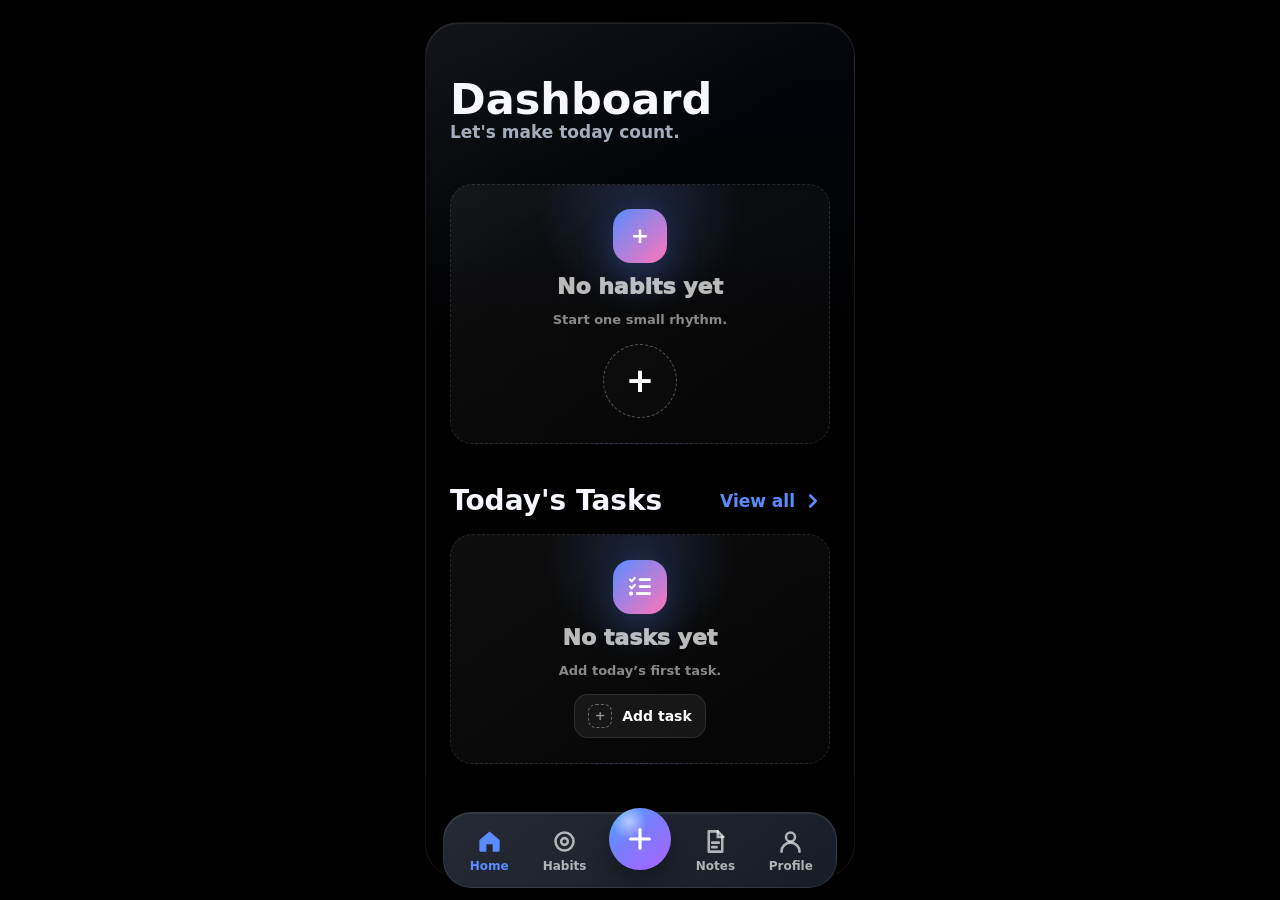
==== commit a1ff161d: "Update index.html" ====
--- a/index.html
+++ b/index.html
@@ -141,14 +141,16 @@
     }
 
     .habit-grid {
-      display: grid;
-      grid-template-columns: repeat(3, 1fr);
+      display: flex;
+      flex-wrap: wrap;
+      justify-content: center;
       gap: 30px 18px;
       margin-bottom: 42px;
     }
 
     .habit {
       min-width: 0;
+      width: calc((100% - 36px) / 3);
       display: grid;
       justify-items: center;
       gap: 12px;
@@ -165,8 +167,8 @@
       place-items: center;
       color: var(--glow);
       background:
-        linear-gradient(145deg, rgba(255, 255, 255, 0.12), rgba(255, 255, 255, 0.02) 54%),
-        rgba(17, 23, 35, 0.86);
+        linear-gradient(145deg, rgba(255, 255, 255, 0.045), rgba(255, 255, 255, 0.01) 54%),
+        rgba(3, 4, 8, 0.96);
       border: 1px solid rgba(255, 255, 255, 0.12);
       overflow: hidden;
       box-shadow:
@@ -184,42 +186,42 @@
       background:
         radial-gradient(circle at 35% 24%, color-mix(in srgb, var(--glow) 42%, white), transparent 25%),
         linear-gradient(180deg, color-mix(in srgb, var(--glow) 88%, white), var(--glow));
-      opacity: 0.2;
-      transform: scale(0);
-      transform-origin: center;
+      opacity: 0.28;
+      transform: scaleY(0);
+      transform-origin: bottom;
       transition: transform 140ms ease-out;
     }
 
     .habit.is-holding .bubble::before {
-      transform: scale(0.5);
+      transform: scaleY(0.5);
       transition: transform 520ms cubic-bezier(0.18, 0.8, 0.2, 1);
     }
 
     .habit.is-half .bubble::before {
-      transform: scale(0.56);
+      transform: scaleY(0.5);
       transition: transform 260ms ease-out;
     }
 
     .habit.is-half.is-holding .bubble::before {
-      transform: scale(1);
+      transform: scaleY(1);
       transition: transform 520ms cubic-bezier(0.18, 0.8, 0.2, 1);
     }
 
     .habit.is-filled .bubble::before {
-      transform: scale(1);
+      transform: scaleY(1);
       transition: transform 220ms ease-out;
     }
 
     .habit.is-filled.is-holding .bubble::before {
-      transform: scale(0);
+      transform: scaleY(0);
       transition: transform 520ms cubic-bezier(0.18, 0.8, 0.2, 1);
     }
 
     .icon-bubble {
       border-color: rgba(255, 255, 255, 0.08);
       background:
-        linear-gradient(145deg, rgba(255, 255, 255, 0.1), rgba(255, 255, 255, 0.02) 54%),
-        rgba(17, 23, 35, 0.88);
+        linear-gradient(145deg, rgba(255, 255, 255, 0.042), rgba(255, 255, 255, 0.01) 54%),
+        rgba(3, 4, 8, 0.97);
       box-shadow:
         inset 0 18px 30px rgba(255, 255, 255, 0.045),
         inset 0 -20px 34px rgba(0, 0, 0, 0.31),
@@ -265,10 +267,104 @@
     }
 
     .habit-title {
+      color: #fff !important;
       font-size: 18px;
       font-weight: 800;
       letter-spacing: 0;
       line-height: 1.1;
+    }
+
+    .empty-state {
+      min-height: 230px;
+      width: 100%;
+      display: grid;
+      place-items: center;
+      padding: 24px;
+      text-align: center;
+      border-radius: 22px;
+      color: rgba(255, 255, 255, 0.72);
+      background:
+        radial-gradient(circle at 50% 10%, rgba(90, 140, 255, 0.2), transparent 34%),
+        linear-gradient(145deg, rgba(255, 255, 255, 0.055), rgba(255, 255, 255, 0.018));
+      border: 1px dashed rgba(255, 255, 255, 0.13);
+    }
+
+    .empty-state-inner {
+      display: grid;
+      justify-items: center;
+      gap: 12px;
+      max-width: 250px;
+    }
+
+    .empty-state i,
+    .empty-state .empty-icon {
+      width: 54px;
+      height: 54px;
+      display: grid;
+      place-items: center;
+      border-radius: 18px;
+      color: #fff;
+      background: linear-gradient(135deg, var(--blue), var(--pink));
+      box-shadow: 0 18px 36px rgba(90, 140, 255, 0.24);
+      font-size: 22px;
+      font-style: normal;
+      font-weight: 850;
+    }
+
+    .empty-state strong {
+      font-size: 22px;
+      font-weight: 920;
+      line-height: 1.12;
+    }
+
+    .empty-state span {
+      color: rgba(255, 255, 255, 0.52);
+      font-size: 13px;
+      font-weight: 720;
+      line-height: 1.35;
+    }
+
+    .habit-empty-action {
+      display: grid;
+      justify-items: center;
+      gap: 10px;
+      margin-top: 2px;
+      color: #fff;
+    }
+
+    .habit-empty-action .bubble {
+      width: 74px;
+      border: 1px dashed rgba(255, 255, 255, 0.32);
+      background: rgba(255, 255, 255, 0.014);
+      box-shadow: none;
+      color: #fff;
+      font-size: 34px;
+      font-weight: 700;
+    }
+
+    .task-empty-action {
+      min-height: 44px;
+      display: inline-flex;
+      align-items: center;
+      gap: 10px;
+      margin-top: 2px;
+      padding: 0 14px;
+      border-radius: 14px;
+      color: #fff;
+      background: rgba(255, 255, 255, 0.06);
+      box-shadow: inset 0 0 0 1px rgba(255, 255, 255, 0.1);
+      font-size: 14px;
+      font-weight: 850;
+    }
+
+    .task-empty-action .empty-plus {
+      width: 24px;
+      height: 24px;
+      display: grid;
+      place-items: center;
+      border-radius: 8px;
+      border: 1px dashed rgba(255, 255, 255, 0.36);
+      line-height: 1;
     }
 
     .yellow { color: var(--yellow); }
@@ -327,8 +423,8 @@
       border-radius: 17px;
       background:
         linear-gradient(95deg, color-mix(in srgb, var(--accent) 10%, transparent), transparent 46%),
-        linear-gradient(145deg, rgba(255, 255, 255, 0.055), rgba(255, 255, 255, 0.018)),
-        rgba(12, 17, 28, 0.94);
+        linear-gradient(145deg, rgba(255, 255, 255, 0.03), rgba(255, 255, 255, 0.008)),
+        rgba(3, 4, 8, 0.965);
       border: 1px solid var(--line);
       border-left: 3px solid var(--accent);
       box-shadow: var(--soft-shadow), inset 0 1px 0 rgba(255, 255, 255, 0.06);
@@ -444,6 +540,7 @@
     }
 
     .task-title {
+      color: #fff;
       margin: 0 0 8px;
       font-size: 18px;
       font-weight: 800;
@@ -1094,6 +1191,10 @@
       .habit-grid {
         gap: 29px 12px;
       }
+
+      .habit {
+        width: calc((100% - 24px) / 3);
+      }
     }
 
     @media (max-width: 350px) {
@@ -1144,61 +1245,7 @@
           </button>
         </div>
 
-        <div class="task-list">
-          <article class="task-card" style="--accent: var(--blue)" data-icon="calendar" data-color="#5a8cff" data-notes="Review calendar, choose top three priorities, and block one focused work session.">
-            <button class="check" aria-label="Complete Plan my day" type="button"></button>
-            <div>
-              <p class="task-title">Plan my day</p>
-              <span class="tag">
-                <svg viewBox="0 0 24 24" fill="none" aria-hidden="true">
-                  <path d="M8 2v4M16 2v4M3 10h18M5 5h14a2 2 0 0 1 2 2v12a2 2 0 0 1-2 2H5a2 2 0 0 1-2-2V7a2 2 0 0 1 2-2Z" stroke="currentColor" stroke-linecap="round" stroke-linejoin="round" />
-                </svg>
-                Personal
-              </span>
-            </div>
-            <svg class="chevron" viewBox="0 0 24 24" fill="none" aria-hidden="true">
-              <path d="m9 18 6-6-6-6" stroke="currentColor" stroke-linecap="round" stroke-linejoin="round" />
-            </svg>
-            <p class="task-notes">Review calendar, choose top three priorities, and block one focused work session.</p>
-            <div class="task-actions" aria-label="Task controls"></div>
-          </article>
-
-          <article class="task-card" style="--accent: var(--green)" data-icon="briefcase" data-color="#46d29c" data-notes="Add budget section, tighten the timeline, and send the final draft before 4 PM.">
-            <button class="check" aria-label="Complete Finish project proposal" type="button"></button>
-            <div>
-              <p class="task-title">Finish project proposal</p>
-              <span class="tag">
-                <svg viewBox="0 0 24 24" fill="none" aria-hidden="true">
-                  <path d="M10 6V5a2 2 0 0 1 2-2h0a2 2 0 0 1 2 2v1M3 9h18M5 6h14a2 2 0 0 1 2 2v10a2 2 0 0 1-2 2H5a2 2 0 0 1-2-2V8a2 2 0 0 1 2-2Z" stroke="currentColor" stroke-linecap="round" stroke-linejoin="round" />
-                  <path d="M9 13h6" stroke="currentColor" stroke-linecap="round" />
-                </svg>
-                Business
-              </span>
-            </div>
-            <svg class="chevron" viewBox="0 0 24 24" fill="none" aria-hidden="true">
-              <path d="m9 18 6-6-6-6" stroke="currentColor" stroke-linecap="round" stroke-linejoin="round" />
-            </svg>
-            <p class="task-notes">Add budget section, tighten the timeline, and send the final draft before 4 PM.</p>
-            <div class="task-actions" aria-label="Task controls"></div>
-          </article>
-
-          <article class="task-card no-notes" style="--accent: var(--teal)" data-icon="health" data-color="#46d7c5">
-            <button class="check" aria-label="Complete Go for a walk" type="button"></button>
-            <div>
-              <p class="task-title">Go for a walk</p>
-              <span class="tag">
-                <svg viewBox="0 0 24 24" fill="none" aria-hidden="true">
-                  <path d="M5 19h14M5 19l3-4 3 2 2-5 4 3 2 4M9 8l2-3 3 2" stroke="currentColor" stroke-linecap="round" stroke-linejoin="round" />
-                </svg>
-                Personal
-              </span>
-            </div>
-            <svg class="chevron" viewBox="0 0 24 24" fill="none" aria-hidden="true">
-              <path d="m9 18 6-6-6-6" stroke="currentColor" stroke-linecap="round" stroke-linejoin="round" />
-            </svg>
-            <div class="task-actions" aria-label="Task controls"></div>
-          </article>
-        </div>
+        <div class="task-list"></div>
       </section>
     </div>
 
@@ -1561,14 +1608,9 @@
     let activeIconCategory = "recents";
     let activeIconPage = 0;
 
-    const defaultHabits = {
-      breakfast: { label: "Breakfast", color: "#ffd33d", icon: "calendar", mode: "single", order: 0, completions: {} },
-      lunch: { label: "Lunch", color: "#46d29c", icon: "briefcase", mode: "single", order: 1, completions: {} },
-      dinner: { label: "Dinner", color: "#9d70ff", icon: "home", mode: "single", order: 2, completions: {} },
-      cleaning: { label: "Cleaning", color: "#5a8cff", icon: "star", mode: "single", order: 3, completions: {} },
-      weight: { label: "Weight", color: "#ff74ba", icon: "solid:dumbbell", mode: "single", order: 4, completions: {} },
-      running: { label: "Running", color: "#46d7c5", icon: "solid:person-running", mode: "single", order: 5, completions: {} }
-    };
+    const defaultHabits = {};
+    const sampleHabitIds = new Set(["breakfast", "lunch", "dinner", "cleaning", "weight", "running"]);
+    const sampleTaskTitles = new Set(["Plan my day", "Finish project proposal", "Go for a walk"]);
 
     function bindHold(element, { activeClass, completeClass, onComplete, ignoreSelector, instant = false }) {
       if (element.dataset.holdBound === "true") return;
@@ -1815,7 +1857,8 @@
       try {
         const parsed = JSON.parse(localStorage.getItem(HABIT_STORAGE_KEY) || "{}");
         const deleted = loadDeletedHabits();
-        const merged = { ...defaultHabits, ...(parsed && typeof parsed === "object" ? parsed : {}) };
+        const merged = parsed && typeof parsed === "object" ? { ...parsed } : {};
+        sampleHabitIds.forEach((id) => delete merged[id]);
         deleted.forEach((id) => delete merged[id]);
         Object.entries(merged).forEach(([id, habit], index) => {
         const savedIcon = id === "running" && habit.icon === "flag" ? "solid:person-running" : normalizeIconValue(habit.icon);
@@ -1832,7 +1875,7 @@
         });
         return merged;
       } catch {
-        return { ...defaultHabits };
+        return {};
       }
     }
 
@@ -1862,12 +1905,35 @@
 
     function renderIndexHabits() {
       const store = loadHabitStore();
-      document.querySelector(".habit-grid").innerHTML = sortedHabits(store).map(([id, habit]) => `
+      const grid = document.querySelector(".habit-grid");
+      const habits = sortedHabits(store);
+
+      if (!habits.length) {
+        grid.innerHTML = `
+          <div class="empty-state">
+            <div class="empty-state-inner">
+              <span class="empty-icon" aria-hidden="true">+</span>
+              <strong>No habits yet</strong>
+              <span>Start one small rhythm.</span>
+              <button class="habit-empty-action" type="button" aria-label="Add habit">
+                <span class="bubble">+</span>
+              </button>
+            </div>
+          </div>
+        `;
+        grid.querySelector(".habit-empty-action").addEventListener("click", () => {
+          window.location.href = "habits.html?add=habit";
+        });
+        saveHabitStore(store);
+        return;
+      }
+
+      grid.innerHTML = habits.map(([id, habit]) => `
         <button class="habit" data-habit-id="${id}" style="--glow: ${habit.color}; color: ${habit.color}">
           <span class="bubble icon-bubble">
             ${iconSvg(habit.icon)}
           </span>
-          <span class="habit-title" style="color: ${habit.color}">${habit.label}</span>
+          <span class="habit-title">${habit.label}</span>
         </button>
       `).join("");
       saveHabitStore(store);
@@ -2078,19 +2144,42 @@
 
     function renderSavedTasks(tasks) {
       taskList.innerHTML = "";
-      tasks.map(normalizeTaskState).sort(taskSort).forEach((data) => taskList.appendChild(createTask(data)));
+      const normalizedTasks = tasks
+        .filter((task) => !sampleTaskTitles.has(task.title))
+        .map(normalizeTaskState)
+        .sort(taskSort);
+
+      if (!normalizedTasks.length) {
+        renderTaskSkeleton();
+        localStorage.setItem(STORAGE_KEY, JSON.stringify([]));
+        return;
+      }
+
+      normalizedTasks.forEach((data) => taskList.appendChild(createTask(data)));
+    }
+
+    function renderTaskSkeleton() {
+      taskList.innerHTML = `
+        <div class="empty-state">
+          <div class="empty-state-inner">
+            <i class="fa-solid fa-list-check" aria-hidden="true"></i>
+            <strong>No tasks yet</strong>
+            <span>Add today’s first task.</span>
+            <button class="task-empty-action" type="button" aria-label="Add task">
+              <span class="empty-plus">+</span>
+              Add task
+            </button>
+          </div>
+        </div>
+      `;
+      taskList.querySelector(".task-empty-action").addEventListener("click", () => openTaskModal("add"));
     }
 
     function loadTasks() {
       const saved = localStorage.getItem(STORAGE_KEY);
       if (!saved) {
-        const starterTasks = Array.from(document.querySelectorAll(".task-card")).map((task) => {
-          const data = taskData(task);
-          data.createdDate = todayValue();
-          return data;
-        });
-        renderSavedTasks(starterTasks);
-        saveTasks();
+        renderTaskSkeleton();
+        localStorage.setItem(STORAGE_KEY, JSON.stringify([]));
         return;
       }
 
@@ -2156,6 +2245,7 @@
         event.stopPropagation();
         task.remove();
         saveTasks();
+        if (!taskList.querySelector(".task-card")) renderTaskSkeleton();
       });
     }
 
@@ -2459,6 +2549,7 @@
         data.completedAt = editingTask.dataset.completedAt || "";
         setTaskData(editingTask, data);
       } else {
+        taskList.querySelector(".empty-state")?.remove();
         taskList.appendChild(createTask(data));
       }
       saveTasks();
@@ -2472,6 +2563,6 @@
       history.replaceState(null, "", "index.html");
     }
   </script>
-  <script src="bottom-bar.js"></script>
+  <script src="bottom-bar.js?v=shared-nav-2"></script>
 </body>
 </html>
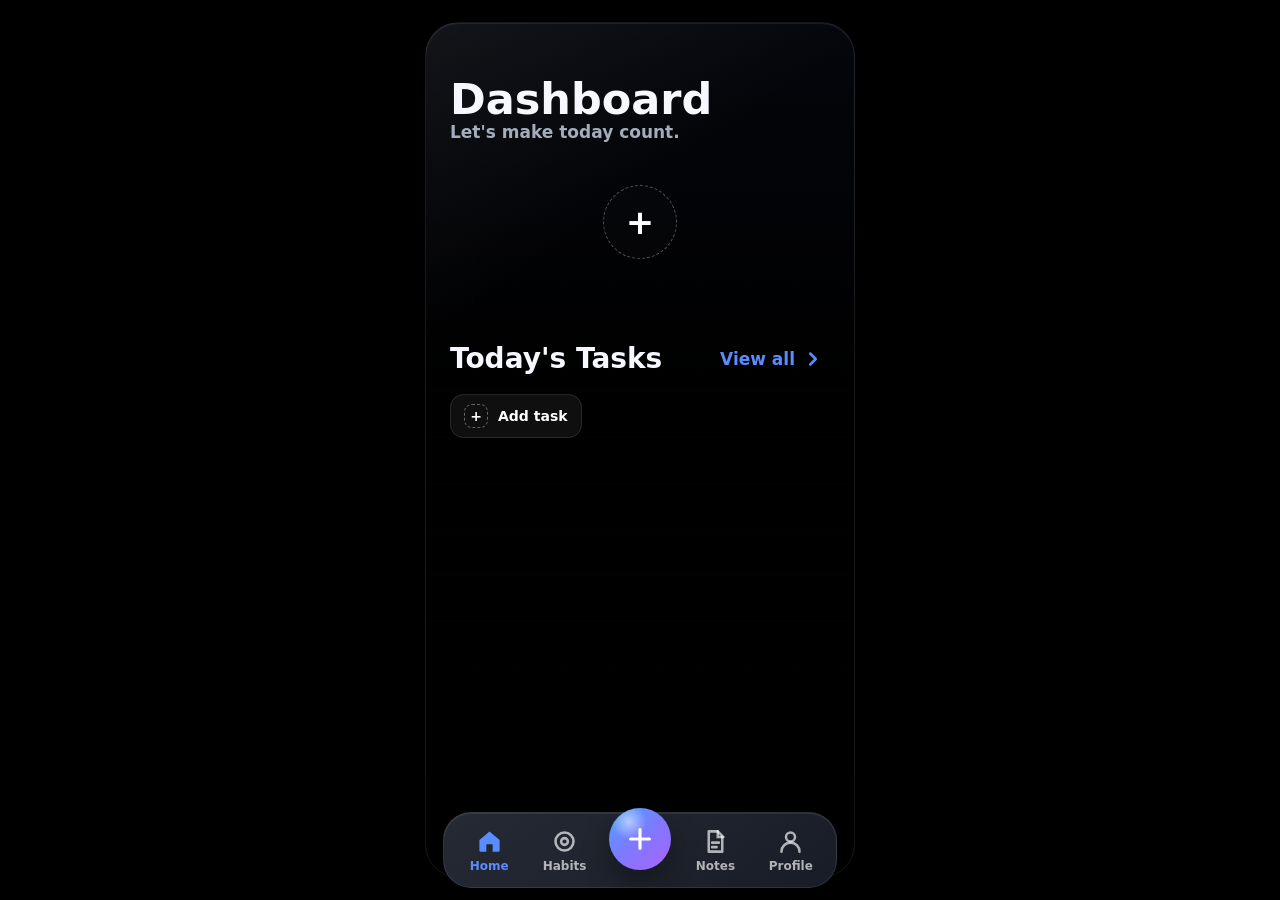
==== commit 3b75d18f: "Update index.html" ====
--- a/index.html
+++ b/index.html
@@ -1,328 +1,378 @@
-<!DOCTYPE html>
+<!doctype html>
 <html lang="en">
-<head>
-  <meta charset="UTF-8" />
-  <meta name="viewport" content="width=device-width, initial-scale=1.0, maximum-scale=1.0, user-scalable=no" />
-  <title>Routine Dashboard</title>
-  <link rel="stylesheet" href="https://cdnjs.cloudflare.com/ajax/libs/font-awesome/6.7.2/css/all.min.css" crossorigin="anonymous" referrerpolicy="no-referrer" />
-  <style>
-    :root {
-      --bg: #000;
-      --panel: rgba(20, 27, 42, 0.76);
-      --panel-strong: rgba(25, 33, 50, 0.9);
-      --line: rgba(255, 255, 255, 0.11);
-      --text: #f7f8ff;
-      --muted: #a5adbd;
-      --blue: #5a8cff;
-      --green: #46d29c;
-      --orange: #ff9a52;
-      --yellow: #ffd33d;
-      --pink: #ff74ba;
-      --teal: #46d7c5;
-      --purple: #9d70ff;
-      --shadow: 0 24px 70px rgba(0, 0, 0, 0.42);
-      --soft-shadow: 0 12px 34px rgba(0, 0, 0, 0.28);
-      font-family: Inter, ui-sans-serif, system-ui, -apple-system, BlinkMacSystemFont, "Segoe UI", sans-serif;
-    }
-
-    * {
-      box-sizing: border-box;
-      -webkit-tap-highlight-color: transparent;
-      -webkit-touch-callout: none;
-      -webkit-user-select: none;
-      user-select: none;
-      scrollbar-width: none;
-    }
-
-    *::-webkit-scrollbar {
-      display: none;
-      width: 0;
-      height: 0;
-    }
-
-    html {
-      height: 100%;
-      background: #000;
-      touch-action: manipulation;
-      overflow: hidden;
-      scrollbar-width: none;
-    }
-
-    body {
-      height: 100%;
-      margin: 0;
-      color: var(--text);
-      background: #000;
-      display: grid;
-      place-items: center;
-      padding: 22px;
-      overscroll-behavior: none;
-      overflow: hidden;
-      scrollbar-width: none;
-    }
-
-    button {
-      font: inherit;
-      color: inherit;
-      border: 0;
-      background: transparent;
-      cursor: default;
-      touch-action: manipulation;
-    }
-
-    .phone {
-      position: relative;
-      width: min(100%, 430px);
-      height: min(932px, calc(100dvh - 44px));
-      min-height: 0;
-      max-height: 100dvh;
-      overflow: hidden;
-      border: 1px solid rgba(255, 255, 255, 0.09);
-      border-radius: 34px;
-      background:
-        linear-gradient(145deg, rgba(255, 255, 255, 0.06), transparent 28%),
-        linear-gradient(180deg, #04060c 0%, #000 42%, #000 100%);
-      box-shadow: var(--shadow), inset 0 1px 0 rgba(255, 255, 255, 0.08);
-    }
-
-    .phone::before {
-      content: "";
-      position: absolute;
-      inset: 0;
-      pointer-events: none;
-      background-image:
-        linear-gradient(rgba(255, 255, 255, 0.035) 1px, transparent 1px),
-        linear-gradient(90deg, rgba(255, 255, 255, 0.025) 1px, transparent 1px);
-      background-size: 46px 46px;
-      mask-image: linear-gradient(to bottom, transparent 0%, black 18%, black 72%, transparent 100%);
-      opacity: 0.22;
-    }
-
-    .app {
-      position: relative;
-      z-index: 1;
-      height: 100%;
-      min-height: 0;
-      overflow-y: auto;
-      scrollbar-width: none;
-      padding: 54px 24px 116px;
-      overscroll-behavior: contain;
-    }
-
-    .topbar {
-      display: flex;
-      align-items: flex-start;
-      justify-content: space-between;
-      gap: 18px;
-      margin-bottom: 34px;
-    }
-
-    .kicker {
-      margin: 0 0 8px;
-      color: var(--muted);
-      font-size: 17px;
-      font-weight: 600;
-      letter-spacing: 0;
-    }
-
-    h1 {
-      margin: 0;
-      font-size: clamp(33px, 9vw, 43px);
-      line-height: 1.04;
-      letter-spacing: 0;
-      text-wrap: balance;
-    }
-
-    .wave {
-      display: inline-block;
-      margin-left: 3px;
-      filter: drop-shadow(0 10px 18px rgba(255, 187, 64, 0.28));
-      transform: rotate(-8deg);
-    }
-
-    .habit-grid {
-      display: flex;
-      flex-wrap: wrap;
-      justify-content: center;
-      gap: 30px 18px;
-      margin-bottom: 42px;
-    }
-
-    .habit {
-      min-width: 0;
-      width: calc((100% - 36px) / 3);
-      display: grid;
-      justify-items: center;
-      gap: 12px;
-      touch-action: manipulation;
-      user-select: none;
-    }
-
-    .bubble {
-      position: relative;
-      width: min(30vw, 114px);
-      aspect-ratio: 1;
-      border-radius: 50%;
-      display: grid;
-      place-items: center;
-      color: var(--glow);
-      background:
-        linear-gradient(145deg, rgba(255, 255, 255, 0.045), rgba(255, 255, 255, 0.01) 54%),
-        rgba(3, 4, 8, 0.96);
-      border: 1px solid rgba(255, 255, 255, 0.12);
-      overflow: hidden;
-      box-shadow:
-        inset 0 16px 28px rgba(255, 255, 255, 0.04),
-        inset 0 -18px 32px rgba(0, 0, 0, 0.28),
-        0 12px 30px rgba(0, 0, 0, 0.28);
-    }
-
-    .bubble::before {
-      content: "";
-      position: absolute;
-      inset: 0;
-      z-index: 0;
-      border-radius: inherit;
-      background:
-        radial-gradient(circle at 35% 24%, color-mix(in srgb, var(--glow) 42%, white), transparent 25%),
-        linear-gradient(180deg, color-mix(in srgb, var(--glow) 88%, white), var(--glow));
-      opacity: 0.28;
-      transform: scaleY(0);
-      transform-origin: bottom;
-      transition: transform 140ms ease-out;
-    }
-
-    .habit.is-holding .bubble::before {
-      transform: scaleY(0.5);
-      transition: transform 520ms cubic-bezier(0.18, 0.8, 0.2, 1);
-    }
-
-    .habit.is-half .bubble::before {
-      transform: scaleY(0.5);
-      transition: transform 260ms ease-out;
-    }
-
-    .habit.is-half.is-holding .bubble::before {
-      transform: scaleY(1);
-      transition: transform 520ms cubic-bezier(0.18, 0.8, 0.2, 1);
-    }
-
-    .habit.is-filled .bubble::before {
-      transform: scaleY(1);
-      transition: transform 220ms ease-out;
-    }
-
-    .habit.is-filled.is-holding .bubble::before {
-      transform: scaleY(0);
-      transition: transform 520ms cubic-bezier(0.18, 0.8, 0.2, 1);
-    }
-
-    .icon-bubble {
-      border-color: rgba(255, 255, 255, 0.08);
-      background:
-        linear-gradient(145deg, rgba(255, 255, 255, 0.042), rgba(255, 255, 255, 0.01) 54%),
-        rgba(3, 4, 8, 0.97);
-      box-shadow:
-        inset 0 18px 30px rgba(255, 255, 255, 0.045),
-        inset 0 -20px 34px rgba(0, 0, 0, 0.31),
-        0 12px 30px rgba(0, 0, 0, 0.28);
-    }
-
-    .habit svg,
-    .habit i {
-      position: relative;
-      z-index: 1;
-      overflow: visible;
-      filter: drop-shadow(0 12px 14px rgba(0, 0, 0, 0.34));
-    }
-
-    .habit svg {
-      width: 58px;
-      height: 58px;
-    }
-
-    .habit i {
-      font-size: 58px;
-      line-height: 1;
-    }
-
-    .habit .bubble svg,
-    .habit .bubble i {
-      color: #fff;
-      stroke-width: 2.25;
-    }
-
-    .habit.is-half .bubble svg,
-    .habit.is-half .bubble i,
-    .habit.is-filled .bubble svg,
-    .habit.is-filled .bubble i {
-      color: var(--glow);
-    }
-
-    .habit.is-filled svg,
-    .habit.is-filled i {
-      filter:
-        drop-shadow(0 13px 16px rgba(0, 0, 0, 0.48))
-        drop-shadow(0 0 16px rgba(255, 255, 255, 0.18));
-    }
-
-    .habit-title {
-      color: #fff !important;
-      font-size: 18px;
-      font-weight: 800;
-      letter-spacing: 0;
-      line-height: 1.1;
-    }
-
-    .empty-state {
-      min-height: 230px;
-      width: 100%;
-      display: grid;
-      place-items: center;
-      padding: 24px;
-      text-align: center;
-      border-radius: 22px;
-      color: rgba(255, 255, 255, 0.72);
-      background:
-        radial-gradient(circle at 50% 10%, rgba(90, 140, 255, 0.2), transparent 34%),
-        linear-gradient(145deg, rgba(255, 255, 255, 0.055), rgba(255, 255, 255, 0.018));
-      border: 1px dashed rgba(255, 255, 255, 0.13);
-    }
-
-    .empty-state-inner {
-      display: grid;
-      justify-items: center;
-      gap: 12px;
-      max-width: 250px;
-    }
-
-    .empty-state i,
-    .empty-state .empty-icon {
-      width: 54px;
-      height: 54px;
-      display: grid;
-      place-items: center;
-      border-radius: 18px;
-      color: #fff;
-      background: linear-gradient(135deg, var(--blue), var(--pink));
-      box-shadow: 0 18px 36px rgba(90, 140, 255, 0.24);
-      font-size: 22px;
-      font-style: normal;
-      font-weight: 850;
-    }
-
-    .empty-state strong {
-      font-size: 22px;
-      font-weight: 920;
-      line-height: 1.12;
-    }
-
-    .empty-state span {
-      color: rgba(255, 255, 255, 0.52);
-      font-size: 13px;
-      font-weight: 720;
-      line-height: 1.35;
-    }
+  <head>
+    <meta charset="UTF-8" />
+    <meta
+      name="viewport"
+      content="width=device-width, initial-scale=1.0, maximum-scale=1.0, user-scalable=no"
+    />
+    <title>Routine Dashboard</title>
+    <link
+      rel="stylesheet"
+      href="https://cdnjs.cloudflare.com/ajax/libs/font-awesome/6.7.2/css/all.min.css"
+      crossorigin="anonymous"
+      referrerpolicy="no-referrer"
+    />
+    <style>
+      :root {
+        --bg: #000;
+        --panel: rgba(20, 27, 42, 0.76);
+        --panel-strong: rgba(25, 33, 50, 0.9);
+        --line: rgba(255, 255, 255, 0.11);
+        --text: #f7f8ff;
+        --muted: #a5adbd;
+        --blue: #5a8cff;
+        --green: #46d29c;
+        --orange: #ff9a52;
+        --yellow: #ffd33d;
+        --pink: #ff74ba;
+        --teal: #46d7c5;
+        --purple: #9d70ff;
+        --shadow: 0 24px 70px rgba(0, 0, 0, 0.42);
+        --soft-shadow: 0 12px 34px rgba(0, 0, 0, 0.28);
+        font-family:
+          Inter,
+          ui-sans-serif,
+          system-ui,
+          -apple-system,
+          BlinkMacSystemFont,
+          "Segoe UI",
+          sans-serif;
+      }
+
+      * {
+        box-sizing: border-box;
+        -webkit-tap-highlight-color: transparent;
+        -webkit-touch-callout: none;
+        -webkit-user-select: none;
+        user-select: none;
+        scrollbar-width: none;
+      }
+
+      *::-webkit-scrollbar {
+        display: none;
+        width: 0;
+        height: 0;
+      }
+
+      html {
+        height: 100%;
+        background: #000;
+        touch-action: manipulation;
+        overflow: hidden;
+        scrollbar-width: none;
+      }
+
+      body {
+        height: 100%;
+        margin: 0;
+        color: var(--text);
+        background: #000;
+        display: grid;
+        place-items: center;
+        padding: 22px;
+        overscroll-behavior: none;
+        overflow: hidden;
+        scrollbar-width: none;
+      }
+
+      button {
+        font: inherit;
+        color: inherit;
+        border: 0;
+        background: transparent;
+        cursor: default;
+        touch-action: manipulation;
+      }
+
+      .phone {
+        position: relative;
+        width: min(100%, 430px);
+        height: min(932px, calc(100dvh - 44px));
+        min-height: 0;
+        max-height: 100dvh;
+        overflow: hidden;
+        border: 1px solid rgba(255, 255, 255, 0.09);
+        border-radius: 34px;
+        background:
+          linear-gradient(145deg, rgba(255, 255, 255, 0.06), transparent 28%),
+          linear-gradient(180deg, #04060c 0%, #000 42%, #000 100%);
+        box-shadow:
+          var(--shadow),
+          inset 0 1px 0 rgba(255, 255, 255, 0.08);
+      }
+
+      .phone::before {
+        content: "";
+        position: absolute;
+        inset: 0;
+        pointer-events: none;
+        background-image:
+          linear-gradient(rgba(255, 255, 255, 0.035) 1px, transparent 1px),
+          linear-gradient(
+            90deg,
+            rgba(255, 255, 255, 0.025) 1px,
+            transparent 1px
+          );
+        background-size: 46px 46px;
+        mask-image: linear-gradient(
+          to bottom,
+          transparent 0%,
+          black 18%,
+          black 72%,
+          transparent 100%
+        );
+        opacity: 0.22;
+      }
+
+      .app {
+        position: relative;
+        z-index: 1;
+        height: 100%;
+        min-height: 0;
+        overflow-y: auto;
+        scrollbar-width: none;
+        padding: 54px 24px 116px;
+        overscroll-behavior: contain;
+      }
+
+      .topbar {
+        display: flex;
+        align-items: flex-start;
+        justify-content: space-between;
+        gap: 18px;
+        margin-bottom: 34px;
+      }
+
+      .kicker {
+        margin: 0 0 8px;
+        color: var(--muted);
+        font-size: 17px;
+        font-weight: 600;
+        letter-spacing: 0;
+      }
+
+      h1 {
+        margin: 0;
+        font-size: clamp(33px, 9vw, 43px);
+        line-height: 1.04;
+        letter-spacing: 0;
+        text-wrap: balance;
+      }
+
+      .wave {
+        display: inline-block;
+        margin-left: 3px;
+        filter: drop-shadow(0 10px 18px rgba(255, 187, 64, 0.28));
+        transform: rotate(-8deg);
+      }
+
+      .habit-grid {
+        display: flex;
+        flex-wrap: wrap;
+        justify-content: center;
+        gap: 30px 18px;
+        margin-bottom: 42px;
+      }
+
+      .habit {
+        min-width: 0;
+        width: calc((100% - 36px) / 3);
+        display: grid;
+        justify-items: center;
+        gap: 12px;
+        touch-action: manipulation;
+        user-select: none;
+      }
+
+      .bubble {
+        position: relative;
+        width: min(30vw, 114px);
+        aspect-ratio: 1;
+        border-radius: 50%;
+        display: grid;
+        place-items: center;
+        color: var(--glow);
+        background:
+          linear-gradient(
+            145deg,
+            rgba(255, 255, 255, 0.045),
+            rgba(255, 255, 255, 0.01) 54%
+          ),
+          rgba(3, 4, 8, 0.96);
+        border: 1px solid rgba(255, 255, 255, 0.12);
+        overflow: hidden;
+        box-shadow:
+          inset 0 16px 28px rgba(255, 255, 255, 0.04),
+          inset 0 -18px 32px rgba(0, 0, 0, 0.28),
+          0 12px 30px rgba(0, 0, 0, 0.28);
+      }
+
+      .bubble::before {
+        content: "";
+        position: absolute;
+        inset: 0;
+        z-index: 0;
+        border-radius: inherit;
+        background:
+          radial-gradient(
+            circle at 35% 24%,
+            color-mix(in srgb, var(--glow) 42%, white),
+            transparent 25%
+          ),
+          linear-gradient(
+            180deg,
+            color-mix(in srgb, var(--glow) 88%, white),
+            var(--glow)
+          );
+        opacity: 0.28;
+        transform: scaleY(0);
+        transform-origin: bottom;
+        transition: transform 140ms ease-out;
+      }
+
+      .habit.is-holding .bubble::before {
+        transform: scaleY(0.5);
+        transition: transform 520ms cubic-bezier(0.18, 0.8, 0.2, 1);
+      }
+
+      .habit.is-half .bubble::before {
+        transform: scaleY(0.5);
+        transition: transform 260ms ease-out;
+      }
+
+      .habit.is-half.is-holding .bubble::before {
+        transform: scaleY(1);
+        transition: transform 520ms cubic-bezier(0.18, 0.8, 0.2, 1);
+      }
+
+      .habit.is-filled .bubble::before {
+        transform: scaleY(1);
+        transition: transform 220ms ease-out;
+      }
+
+      .habit.is-filled.is-holding .bubble::before {
+        transform: scaleY(0);
+        transition: transform 520ms cubic-bezier(0.18, 0.8, 0.2, 1);
+      }
+
+      .icon-bubble {
+        border-color: rgba(255, 255, 255, 0.08);
+        background:
+          linear-gradient(
+            145deg,
+            rgba(255, 255, 255, 0.042),
+            rgba(255, 255, 255, 0.01) 54%
+          ),
+          rgba(3, 4, 8, 0.97);
+        box-shadow:
+          inset 0 18px 30px rgba(255, 255, 255, 0.045),
+          inset 0 -20px 34px rgba(0, 0, 0, 0.31),
+          0 12px 30px rgba(0, 0, 0, 0.28);
+      }
+
+      .habit svg,
+      .habit i {
+        position: relative;
+        z-index: 1;
+        overflow: visible;
+        filter: drop-shadow(0 12px 14px rgba(0, 0, 0, 0.34));
+      }
+
+      .habit svg {
+        width: 58px;
+        height: 58px;
+      }
+
+      .habit i {
+        font-size: 58px;
+        line-height: 1;
+      }
+
+      .habit .bubble svg,
+      .habit .bubble i {
+        color: #fff;
+        stroke-width: 2.25;
+      }
+
+      .habit.is-half .bubble svg,
+      .habit.is-half .bubble i,
+      .habit.is-filled .bubble svg,
+      .habit.is-filled .bubble i {
+        color: var(--glow);
+      }
+
+      .habit.is-filled svg,
+      .habit.is-filled i {
+        filter: drop-shadow(0 13px 16px rgba(0, 0, 0, 0.48))
+          drop-shadow(0 0 16px rgba(255, 255, 255, 0.18));
+      }
+
+      .habit-title {
+        color: #fff !important;
+        font-size: 18px;
+        font-weight: 800;
+        letter-spacing: 0;
+        line-height: 1.1;
+      }
+
+      .empty-state {
+        min-height: 230px;
+        width: 100%;
+        display: grid;
+        place-items: center;
+        padding: 24px;
+        text-align: center;
+        border-radius: 22px;
+        color: rgba(255, 255, 255, 0.72);
+        background:
+          radial-gradient(
+            circle at 50% 10%,
+            rgba(90, 140, 255, 0.2),
+            transparent 34%
+          ),
+          linear-gradient(
+            145deg,
+            rgba(255, 255, 255, 0.055),
+            rgba(255, 255, 255, 0.018)
+          );
+        border: 1px dashed rgba(255, 255, 255, 0.13);
+      }
+
+      .empty-state-inner {
+        display: grid;
+        justify-items: center;
+        gap: 12px;
+        max-width: 250px;
+      }
+
+      .empty-state i,
+      .empty-state .empty-icon {
+        width: 54px;
+        height: 54px;
+        display: grid;
+        place-items: center;
+        border-radius: 18px;
+        color: #fff;
+        background: linear-gradient(135deg, var(--blue), var(--pink));
+        box-shadow: 0 18px 36px rgba(90, 140, 255, 0.24);
+        font-size: 22px;
+        font-style: normal;
+        font-weight: 850;
+      }
+
+      .empty-state strong {
+        font-size: 22px;
+        font-weight: 920;
+        line-height: 1.12;
+      }
+
+      .empty-state span {
+        color: rgba(255, 255, 255, 0.52);
+        font-size: 13px;
+        font-weight: 720;
+        line-height: 1.35;
+      }
 
     .habit-empty-action {
       display: grid;
@@ -334,1780 +384,2517 @@
 
     .habit-empty-action .bubble {
       width: 74px;
-      border: 1px dashed rgba(255, 255, 255, 0.32);
-      background: rgba(255, 255, 255, 0.014);
-      box-shadow: none;
-      color: #fff;
-      font-size: 34px;
+        border: 1px dashed rgba(255, 255, 255, 0.32);
+        background: rgba(255, 255, 255, 0.014);
+        box-shadow: none;
+        color: #fff;
+        font-size: 34px;
       font-weight: 700;
+    }
+
+    .habit-grid > .habit-empty-action {
+      margin: 0 auto 42px;
     }
 
     .task-empty-action {
       min-height: 44px;
       display: inline-flex;
-      align-items: center;
-      gap: 10px;
-      margin-top: 2px;
-      padding: 0 14px;
-      border-radius: 14px;
-      color: #fff;
-      background: rgba(255, 255, 255, 0.06);
-      box-shadow: inset 0 0 0 1px rgba(255, 255, 255, 0.1);
-      font-size: 14px;
+        align-items: center;
+        gap: 10px;
+        margin-top: 2px;
+        padding: 0 14px;
+        border-radius: 14px;
+        color: #fff;
+        background: rgba(255, 255, 255, 0.06);
+        box-shadow: inset 0 0 0 1px rgba(255, 255, 255, 0.1);
+        font-size: 14px;
       font-weight: 850;
     }
 
-    .task-empty-action .empty-plus {
-      width: 24px;
-      height: 24px;
-      display: grid;
-      place-items: center;
-      border-radius: 8px;
-      border: 1px dashed rgba(255, 255, 255, 0.36);
-      line-height: 1;
+    .task-list > .task-empty-action {
+      justify-self: start;
     }
 
-    .yellow { color: var(--yellow); }
-    .green { color: #59df63; }
-    .purple { color: #c177ff; }
-    .blue { color: var(--blue); }
-    .pink { color: var(--pink); }
-    .teal { color: var(--teal); }
-
-    .section-head {
-      display: flex;
-      align-items: center;
-      justify-content: space-between;
-      gap: 18px;
-      margin-bottom: 17px;
-    }
-
-    h2 {
-      margin: 0;
-      font-size: 28px;
-      line-height: 1.1;
-      letter-spacing: 0;
-    }
-
-    .view-all {
-      display: inline-flex;
-      align-items: center;
-      gap: 7px;
-      color: var(--blue);
-      font-size: 17px;
-      font-weight: 700;
-      white-space: nowrap;
-    }
-
-    .view-all svg {
-      width: 22px;
-      height: 22px;
-      stroke-width: 2.8;
-    }
-
-    .task-list {
-      display: grid;
-      gap: 12px;
-    }
-
-    .task-card {
-      --accent: var(--blue);
-      position: relative;
-      min-height: 82px;
-      display: grid;
-      grid-template-columns: 54px 1fr;
-      align-items: center;
-      column-gap: 10px;
-      row-gap: 0;
-      padding: 17px 62px 17px 20px;
-      border-radius: 17px;
-      background:
-        linear-gradient(95deg, color-mix(in srgb, var(--accent) 10%, transparent), transparent 46%),
-        linear-gradient(145deg, rgba(255, 255, 255, 0.03), rgba(255, 255, 255, 0.008)),
-        rgba(3, 4, 8, 0.965);
-      border: 1px solid var(--line);
-      border-left: 3px solid var(--accent);
-      box-shadow: var(--soft-shadow), inset 0 1px 0 rgba(255, 255, 255, 0.06);
-      backdrop-filter: blur(18px);
-      overflow: hidden;
-      transition: border-color 220ms ease, box-shadow 220ms ease, transform 180ms ease;
-      touch-action: manipulation;
-      user-select: none;
-    }
-
-    .task-card::before {
-      content: "";
-      position: absolute;
-      inset: 0;
-      z-index: 0;
-      background:
-        radial-gradient(circle at 18% 50%, rgba(255, 255, 255, 0.18), transparent 26%),
-        linear-gradient(90deg, color-mix(in srgb, var(--accent) 66%, #101827), color-mix(in srgb, var(--accent) 42%, #101827)),
-        rgba(8, 12, 20, 0.92);
-      transform: scaleX(0);
-      transform-origin: left;
-      opacity: 0.94;
-      transition: transform 220ms ease-out, opacity 220ms ease;
-    }
-
-    .task-card.is-holding::before {
-      transform: scaleX(1);
-      transition: transform 1500ms cubic-bezier(0.18, 0.8, 0.2, 1);
-    }
-
-    .task-card.completed::before {
-      transform: scaleX(1);
-      opacity: 1;
-      transition: transform 520ms ease-out, opacity 220ms ease;
-    }
-
-    .task-card.completed {
-      border-color: color-mix(in srgb, var(--accent) 55%, var(--line));
-      box-shadow:
-        0 14px 36px color-mix(in srgb, var(--accent) 18%, transparent),
-        var(--soft-shadow),
-        inset 0 1px 0 rgba(255, 255, 255, 0.08);
-    }
-
-    .task-card > * {
-      position: relative;
-      z-index: 1;
-    }
-
-    .task-edit-toggle {
-      position: absolute;
-      z-index: 2;
-      top: 15px;
-      right: 15px;
-      width: 31px;
-      height: 31px;
-      display: grid;
-      place-items: center;
-      border-radius: 50%;
-      color: rgba(255, 255, 255, 0.82);
-      background: rgba(255, 255, 255, 0.07);
-      box-shadow: inset 0 0 0 1px rgba(255, 255, 255, 0.12);
-    }
-
-    .task-edit-toggle svg {
-      width: 16px;
-      height: 16px;
-      stroke-width: 2.3;
-    }
-
-    .task-edit-toggle .minus-icon {
-      display: none;
-    }
-
-    .task-card.editing .task-edit-toggle .pencil-icon {
-      display: none;
-    }
-
-    .task-card.editing .task-edit-toggle .minus-icon {
-      display: block;
-    }
-
-    .check {
-      width: 28px;
-      height: 28px;
-      border-radius: 9px;
-      border: 2px solid var(--accent);
-      box-shadow: 0 0 20px color-mix(in srgb, var(--accent) 28%, transparent);
-      justify-self: center;
-      display: grid;
-      place-items: center;
-      transition: background 200ms ease, transform 160ms ease, box-shadow 200ms ease;
-    }
-
-    .check::after {
-      content: "";
-      width: 12px;
-      height: 7px;
-      border-left: 2px solid #06101d;
-      border-bottom: 2px solid #06101d;
-      transform: rotate(-45deg) scale(0);
-      transform-origin: center;
-      transition: transform 180ms ease;
-    }
-
-    .task-card.completed .check {
-      background: var(--accent);
-      box-shadow: 0 0 24px color-mix(in srgb, var(--accent) 42%, transparent);
-    }
-
-    .task-card.completed .check::after {
-      transform: rotate(-45deg) scale(1);
-    }
-
-    .task-title {
-      color: #fff;
-      margin: 0 0 8px;
-      font-size: 18px;
-      font-weight: 800;
-      line-height: 1.2;
-      letter-spacing: 0;
-    }
-
-    .tag {
-      display: inline-flex;
-      align-items: center;
-      gap: 9px;
-      color: var(--accent);
-      font-size: 15px;
-      font-weight: 700;
-    }
-
-    .task-repeat {
-      display: none;
-      margin-top: 5px;
-      color: rgba(255, 255, 255, 0.48);
-      font-size: 12px;
-      font-weight: 750;
-    }
-
-    .all-tasks-mode .task-repeat {
-      display: block;
-    }
-
-    .tag svg,
-    .tag i {
-      width: 18px;
-      height: 18px;
-      stroke-width: 2.1;
-    }
-
-    .tag i {
-      display: inline-grid;
-      place-items: center;
-      font-size: 17px;
-      line-height: 1;
-    }
-
-    .chevron {
-      position: absolute;
-      z-index: 2;
-      top: 54px;
-      right: 15px;
-      width: 24px;
-      height: 24px;
-      stroke: rgba(255, 255, 255, 0.72);
-      stroke-width: 2.8;
-      padding: 2px;
-      border-radius: 50%;
-      transition: transform 220ms ease;
-    }
-
-    .task-card.open .chevron {
-      transform: rotate(90deg);
-    }
-
-    .task-card.no-notes .chevron {
-      display: none;
-    }
-
-    .task-notes {
-      grid-column: 2 / 3;
-      margin: 0;
-      max-height: 0;
-      overflow: hidden;
-      color: rgba(232, 238, 252, 0.72);
-      font-size: 13px;
-      font-weight: 650;
-      line-height: 1.45;
-      opacity: 0;
-      transform: translateY(-4px);
-      transition: max-height 240ms ease, opacity 180ms ease, transform 220ms ease, margin-top 220ms ease;
-    }
-
-    .task-card.open .task-notes {
-      max-height: 90px;
-      opacity: 1;
-      transform: translateY(0);
-      margin-top: 12px;
-    }
-
-    .task-actions {
-      grid-column: 1 / 3;
-      display: none;
-      gap: 8px;
-      align-items: center;
-      margin-top: 12px;
-    }
-
-    body:not(.all-tasks-mode) .task-card:not(.active-today) {
-      display: none;
-    }
-
-    .task-card.editing .task-actions {
-      display: flex;
-    }
-
-    .task-action {
-      width: 34px;
-      height: 34px;
-      display: grid;
-      place-items: center;
-      border-radius: 11px;
-      color: rgba(255, 255, 255, 0.8);
-      background: rgba(255, 255, 255, 0.06);
-      box-shadow: inset 0 0 0 1px rgba(255, 255, 255, 0.1);
-    }
-
-    .task-action svg {
-      width: 18px;
-      height: 18px;
-      stroke-width: 2.2;
-    }
-
-    .task-action.edit {
-      color: var(--yellow);
-    }
-
-    .task-action.delete {
-      color: #ff7b7d;
-      margin-left: auto;
-    }
-
-    .modal-backdrop {
-      position: fixed;
-      inset: 0;
-      z-index: 40;
-      display: none;
-      align-items: flex-end;
-      justify-content: center;
-      padding: 14px 18px calc(98px + env(safe-area-inset-bottom));
-      background: rgba(2, 6, 14, 0.58);
-      backdrop-filter: blur(12px);
-      overflow: hidden;
-    }
-
-    .modal-backdrop.open {
-      display: flex;
-    }
-
-    .task-modal {
-      width: min(100%, 430px);
-      max-height: min(78dvh, 760px);
-      overflow-y: auto;
-      overscroll-behavior: contain;
-      scrollbar-width: none;
-      border-radius: 24px;
-      padding: 15px;
-      background:
-        linear-gradient(145deg, rgba(255, 255, 255, 0.11), rgba(255, 255, 255, 0.035)),
-        rgba(17, 23, 35, 0.96);
-      border: 1px solid rgba(255, 255, 255, 0.12);
-      box-shadow: 0 24px 70px rgba(0, 0, 0, 0.55), inset 0 1px 0 rgba(255, 255, 255, 0.08);
-    }
-
-    .modal-head {
-      display: flex;
-      align-items: center;
-      justify-content: space-between;
-      gap: 14px;
-      margin-bottom: 10px;
-    }
-
-    .modal-title {
-      margin: 0;
-      font-size: 21px;
-      font-weight: 850;
-    }
-
-    .modal-close {
-      width: 34px;
-      height: 34px;
-      border-radius: 11px;
-      display: grid;
-      place-items: center;
-      color: rgba(255, 255, 255, 0.76);
-      background: rgba(255, 255, 255, 0.06);
-      box-shadow: inset 0 0 0 1px rgba(255, 255, 255, 0.1);
-    }
-
-    .task-form {
-      display: grid;
-      gap: 8px;
-    }
-
-    .field {
-      display: grid;
-      gap: 7px;
-      color: rgba(255, 255, 255, 0.7);
-      font-size: 12px;
-      font-weight: 800;
-    }
-
-    .field input,
-    .field select,
-    .field textarea {
-      width: 100%;
-      border: 1px solid rgba(255, 255, 255, 0.1);
-      border-radius: 12px;
-      padding: 10px 12px;
-      color: var(--text);
-      background: rgba(255, 255, 255, 0.06);
-      font: inherit;
-      font-size: 16px;
-      outline: none;
-    }
-
-    .field textarea {
-      min-height: 58px;
-      resize: vertical;
-    }
-
-    .description-open {
-      min-height: 48px;
-      width: 100%;
-      display: flex;
-      align-items: center;
-      justify-content: space-between;
-      gap: 12px;
-      padding: 11px 12px;
-      border-radius: 13px;
-      color: rgba(255, 255, 255, 0.72);
-      text-align: left;
-      background: rgba(255, 255, 255, 0.06);
-      box-shadow: inset 0 0 0 1px rgba(255, 255, 255, 0.1);
-    }
-
-    .description-open span {
-      min-width: 0;
-      overflow: hidden;
-      white-space: nowrap;
-      text-overflow: ellipsis;
-    }
-
-    .description-open svg {
-      width: 18px;
-      height: 18px;
-      flex: 0 0 auto;
-      stroke-width: 2.4;
-    }
-
-    .field textarea.description-hidden {
-      display: none;
-    }
-
-    .description-backdrop {
-      position: fixed;
-      inset: 0;
-      z-index: 60;
-      display: none;
-      padding: 16px;
-      background: #000;
-    }
-
-    .description-backdrop.open {
-      display: grid;
-    }
-
-    .description-sheet {
-      width: min(100%, 430px);
-      height: calc(100dvh - 32px);
-      margin: 0 auto;
-      display: grid;
-      grid-template-rows: auto 1fr auto;
-      gap: 13px;
-      padding: 18px;
-      border-radius: 24px;
-      background:
-        linear-gradient(145deg, rgba(255, 255, 255, 0.095), rgba(255, 255, 255, 0.028)),
-        rgba(12, 17, 28, 0.98);
-      border: 1px solid rgba(255, 255, 255, 0.12);
-      box-shadow: 0 22px 64px rgba(0, 0, 0, 0.58), inset 0 1px 0 rgba(255, 255, 255, 0.08);
-    }
-
-    .description-editor {
-      width: 100%;
-      min-height: 0;
-      resize: none;
-      border: 0;
-      border-radius: 18px;
-      padding: 16px;
-      color: var(--text);
-      background: rgba(255, 255, 255, 0.065);
-      box-shadow: inset 0 0 0 1px rgba(255, 255, 255, 0.09);
-      font: inherit;
-      font-size: 17px;
-      line-height: 1.45;
-      outline: none;
-      user-select: text;
-      -webkit-user-select: text;
-    }
-
-    .description-actions {
-      display: grid;
-      grid-template-columns: 1fr 1fr;
-      gap: 10px;
-    }
-
-    .description-actions button {
-      min-height: 48px;
-      border-radius: 15px;
-      font-weight: 850;
-      background: rgba(255, 255, 255, 0.07);
-      box-shadow: inset 0 0 0 1px rgba(255, 255, 255, 0.1);
-    }
-
-    .description-actions .save-description {
-      color: white;
-      background: linear-gradient(140deg, #48a7ff 0%, #7d7aff 48%, #aa62ff 100%);
-    }
-
-    .form-panel {
-      display: grid;
-      gap: 10px;
-      padding: 11px;
-      border-radius: 17px;
-      background: rgba(255, 255, 255, 0.035);
-      box-shadow: inset 0 0 0 1px rgba(255, 255, 255, 0.075);
-    }
-
-    .field input[type="color"] {
-      height: 44px;
-      padding: 5px;
-    }
-
-    .choice-grid {
-      display: grid;
-      gap: 8px;
-    }
-
-    .choice-row {
-      display: flex;
-      flex-wrap: wrap;
-      gap: 6px;
-    }
-
-    .category-picker,
-    .repeat-picker {
-      display: grid;
-      grid-template-columns: repeat(3, 74px);
-      justify-content: start;
-      gap: 6px;
-    }
-
-    .schedule-picker {
-      display: grid;
-      grid-template-columns: repeat(2, 74px);
-      justify-content: start;
-      gap: 6px;
-    }
-
-    .choice-pill {
-      width: 100%;
-      min-height: 32px;
-      display: inline-flex;
-      align-items: center;
-      justify-content: center;
-      padding: 0 8px;
-      border-radius: 12px;
-      color: rgba(255, 255, 255, 0.7);
-      font-size: 11.5px;
-      font-weight: 850;
-      line-height: 1;
-      text-align: center;
-      background: rgba(255, 255, 255, 0.055);
-      box-shadow: inset 0 0 0 1px rgba(255, 255, 255, 0.09);
-      transition: color 180ms ease, background 180ms ease, box-shadow 180ms ease;
-    }
-
-    .choice-pill.active {
-      color: var(--text);
-      background: color-mix(in srgb, var(--blue) 24%, rgba(255, 255, 255, 0.055));
-      box-shadow: inset 0 0 0 1px color-mix(in srgb, var(--blue) 54%, rgba(255, 255, 255, 0.1));
-    }
-
-    .icon-picker {
-      display: grid;
-      gap: 8px;
-    }
-
-    .categorized-icon-picker {
-      display: grid;
-      gap: 8px;
-      min-width: 0;
-    }
-
-    .icon-category-row {
-      display: grid;
-      grid-template-columns: repeat(4, 1fr);
-      gap: 6px;
-      padding: 1px;
-      align-items: stretch;
-    }
-
-    .icon-category {
-      min-width: 0;
-      height: 36px;
-      display: inline-flex;
-      align-items: center;
-      justify-content: center;
-      gap: 7px;
-      padding: 0 7px;
-      border-radius: 12px;
-      color: rgba(255, 255, 255, 0.68);
-      font-size: 11.5px;
-      font-weight: 850;
-      background: rgba(255, 255, 255, 0.055);
-      box-shadow: inset 0 0 0 1px rgba(255, 255, 255, 0.09);
-      white-space: nowrap;
-    }
-
-    .icon-category.active {
-      color: var(--text);
-      background: color-mix(in srgb, var(--blue) 24%, rgba(255, 255, 255, 0.055));
-      box-shadow: inset 0 0 0 1px color-mix(in srgb, var(--blue) 54%, rgba(255, 255, 255, 0.1));
-    }
-
-    .icon-category i {
-      font-size: 13px;
-      line-height: 1;
-    }
-
-    .icon-grid {
-      display: grid;
-      grid-template-columns: repeat(6, 40px);
-      justify-content: space-between;
-      gap: 7px 5px;
-      padding: 1px;
-    }
-
-    .icon-choice {
-      width: 40px;
-      aspect-ratio: 1;
-      display: grid;
-      place-items: center;
-      border-radius: 50%;
-      color: rgba(255, 255, 255, 0.68);
-      background: rgba(255, 255, 255, 0.055);
-      box-shadow: inset 0 0 0 1px rgba(255, 255, 255, 0.09);
-      transition: color 180ms ease, background 180ms ease, box-shadow 180ms ease, transform 160ms ease;
-    }
-
-    .icon-choice svg,
-    .icon-choice i {
-      display: block;
-      width: 21px;
-      height: 21px;
-      stroke-width: 2.25;
-    }
-
-    .icon-choice i {
-      display: grid;
-      place-items: center;
-      font-size: 20px;
-      line-height: 1;
-    }
-
-    .icon-empty {
-      grid-column: 1 / -1;
-      min-height: 42px;
-      display: grid;
-      place-items: center;
-      color: rgba(255, 255, 255, 0.52);
-      font-size: 12px;
-      font-weight: 800;
-    }
-
-    .icon-pager {
-      display: grid;
-      grid-template-columns: 34px 1fr 34px;
-      align-items: center;
-      gap: 8px;
-      min-height: 34px;
-    }
-
-    .icon-page-button {
-      width: 34px;
-      height: 34px;
-      display: grid;
-      place-items: center;
-      border-radius: 12px;
-      color: rgba(255, 255, 255, 0.78);
-      background: rgba(255, 255, 255, 0.055);
-      box-shadow: inset 0 0 0 1px rgba(255, 255, 255, 0.09);
-    }
-
-    .icon-page-button:disabled {
-      opacity: 0.34;
-    }
-
-    .icon-page-label {
-      display: inline-flex;
-      align-items: center;
-      justify-content: center;
-      gap: 6px;
-      color: rgba(255, 255, 255, 0.52);
-      font-size: 11.5px;
-      font-weight: 850;
-      text-align: center;
-    }
-
-    .icon-page-number {
-      min-width: 28px;
-      height: 28px;
-      display: inline-flex;
-      align-items: center;
-      justify-content: center;
-      border-radius: 10px;
-      color: rgba(255, 255, 255, 0.62);
-      background: rgba(255, 255, 255, 0.045);
-      box-shadow: inset 0 0 0 1px rgba(255, 255, 255, 0.075);
-    }
-
-    .icon-page-number.active {
-      color: var(--text);
-      background: color-mix(in srgb, var(--blue) 22%, rgba(255, 255, 255, 0.055));
-      box-shadow: inset 0 0 0 1px color-mix(in srgb, var(--blue) 46%, rgba(255, 255, 255, 0.1));
-    }
-
-    .icon-choice.active {
-      color: var(--text);
-      background: color-mix(in srgb, var(--blue) 24%, rgba(255, 255, 255, 0.055));
-      box-shadow: inset 0 0 0 1px color-mix(in srgb, var(--blue) 54%, rgba(255, 255, 255, 0.1));
-      transform: translateY(-1px);
-    }
-
-    .other-category-field {
-      display: none;
-    }
-
-    .other-category-field.active {
-      display: grid;
-    }
-
-    .color-picker {
-      display: flex;
-      align-items: center;
-      gap: 10px;
-      flex-wrap: wrap;
-      padding: 4px 0 2px;
-    }
-
-    .color-swatch {
-      --swatch: var(--blue);
-      width: 31px;
-      height: 31px;
-      border-radius: 50%;
-      background:
-        radial-gradient(circle at 30% 24%, rgba(255, 255, 255, 0.42), transparent 34%),
-        var(--swatch);
-      box-shadow:
-        0 8px 18px rgba(0, 0, 0, 0.22),
-        inset 0 0 0 1px rgba(255, 255, 255, 0.18);
-      position: relative;
-    }
-
-    .color-swatch.active::after {
-      content: "";
-      position: absolute;
-      inset: -5px;
-      border-radius: inherit;
-      border: 2px solid rgba(255, 255, 255, 0.76);
-    }
-
-    .conditional-field {
-      display: none;
-    }
-
-    .conditional-field.active {
-      display: grid;
-    }
-
-    .form-row.conditional-field {
-      display: none;
-    }
-
-    .form-row.conditional-field.active {
-      display: grid;
-    }
-
-    .form-row {
-      display: grid;
-      grid-template-columns: 1fr;
-      gap: 8px;
-    }
-
-    .form-row.compact-left {
-      grid-template-columns: 1fr;
-    }
-
-    .form-submit {
-      min-height: 46px;
-      border-radius: 15px;
-      display: inline-flex;
-      align-items: center;
-      justify-content: center;
-      gap: 9px;
-      color: white;
-      font-weight: 850;
-      background:
-        radial-gradient(circle at 28% 18%, rgba(255, 255, 255, 0.42), transparent 32%),
-        linear-gradient(140deg, #48a7ff 0%, #7d7aff 48%, #aa62ff 100%);
-      box-shadow: 0 12px 26px rgba(0, 0, 0, 0.28);
-    }
-
-    .sr-only {
-      position: absolute;
-      width: 1px;
-      height: 1px;
-      padding: 0;
-      margin: -1px;
-      overflow: hidden;
-      clip: rect(0, 0, 0, 0);
-      white-space: nowrap;
-      border: 0;
-    }
-
-    @media (max-width: 460px) {
-      body {
+      .task-empty-action .empty-plus {
+        width: 24px;
+        height: 24px;
+        display: grid;
+        place-items: center;
+        border-radius: 8px;
+        border: 1px dashed rgba(255, 255, 255, 0.36);
+        line-height: 1;
+      }
+
+      .yellow {
+        color: var(--yellow);
+      }
+      .green {
+        color: #59df63;
+      }
+      .purple {
+        color: #c177ff;
+      }
+      .blue {
+        color: var(--blue);
+      }
+      .pink {
+        color: var(--pink);
+      }
+      .teal {
+        color: var(--teal);
+      }
+
+      .section-head {
+        display: flex;
+        align-items: center;
+        justify-content: space-between;
+        gap: 18px;
+        margin-bottom: 17px;
+      }
+
+      h2 {
+        margin: 0;
+        font-size: 28px;
+        line-height: 1.1;
+        letter-spacing: 0;
+      }
+
+      .view-all {
+        display: inline-flex;
+        align-items: center;
+        gap: 7px;
+        color: var(--blue);
+        font-size: 17px;
+        font-weight: 700;
+        white-space: nowrap;
+      }
+
+      .view-all svg {
+        width: 22px;
+        height: 22px;
+        stroke-width: 2.8;
+      }
+
+      .task-list {
+        display: grid;
+        gap: 12px;
+      }
+
+      .task-card {
+        --accent: var(--blue);
+        position: relative;
+        min-height: 82px;
+        display: grid;
+        grid-template-columns: 54px 1fr;
+        align-items: center;
+        column-gap: 10px;
+        row-gap: 0;
+        padding: 17px 62px 17px 20px;
+        border-radius: 17px;
+        background:
+          linear-gradient(
+            95deg,
+            color-mix(in srgb, var(--accent) 10%, transparent),
+            transparent 46%
+          ),
+          linear-gradient(
+            145deg,
+            rgba(255, 255, 255, 0.03),
+            rgba(255, 255, 255, 0.008)
+          ),
+          rgba(3, 4, 8, 0.965);
+        border: 1px solid var(--line);
+        border-left: 3px solid var(--accent);
+        box-shadow:
+          var(--soft-shadow),
+          inset 0 1px 0 rgba(255, 255, 255, 0.06);
+        backdrop-filter: blur(18px);
+        overflow: hidden;
+        transition:
+          border-color 220ms ease,
+          box-shadow 220ms ease,
+          transform 180ms ease;
+        touch-action: manipulation;
+        user-select: none;
+      }
+
+      .task-card::before {
+        content: "";
+        position: absolute;
+        inset: 0;
+        z-index: 0;
+        background:
+          radial-gradient(
+            circle at 18% 50%,
+            rgba(255, 255, 255, 0.18),
+            transparent 26%
+          ),
+          linear-gradient(
+            90deg,
+            color-mix(in srgb, var(--accent) 66%, #101827),
+            color-mix(in srgb, var(--accent) 42%, #101827)
+          ),
+          rgba(8, 12, 20, 0.92);
+        transform: scaleX(0);
+        transform-origin: left;
+        opacity: 0.94;
+        transition:
+          transform 220ms ease-out,
+          opacity 220ms ease;
+      }
+
+      .task-card.is-holding::before {
+        transform: scaleX(1);
+        transition: transform 1500ms cubic-bezier(0.18, 0.8, 0.2, 1);
+      }
+
+      .task-card.completed::before {
+        transform: scaleX(1);
+        opacity: 1;
+        transition:
+          transform 520ms ease-out,
+          opacity 220ms ease;
+      }
+
+      .task-card.completed {
+        border-color: color-mix(in srgb, var(--accent) 55%, var(--line));
+        box-shadow:
+          0 14px 36px color-mix(in srgb, var(--accent) 18%, transparent),
+          var(--soft-shadow),
+          inset 0 1px 0 rgba(255, 255, 255, 0.08);
+      }
+
+      .task-card > * {
+        position: relative;
+        z-index: 1;
+      }
+
+      .task-edit-toggle {
+        position: absolute;
+        z-index: 2;
+        top: 15px;
+        right: 15px;
+        width: 31px;
+        height: 31px;
+        display: grid;
+        place-items: center;
+        border-radius: 50%;
+        color: rgba(255, 255, 255, 0.82);
+        background: rgba(255, 255, 255, 0.07);
+        box-shadow: inset 0 0 0 1px rgba(255, 255, 255, 0.12);
+      }
+
+      .task-edit-toggle svg {
+        width: 16px;
+        height: 16px;
+        stroke-width: 2.3;
+      }
+
+      .task-edit-toggle .minus-icon {
+        display: none;
+      }
+
+      .task-card.editing .task-edit-toggle .pencil-icon {
+        display: none;
+      }
+
+      .task-card.editing .task-edit-toggle .minus-icon {
+        display: block;
+      }
+
+      .check {
+        width: 28px;
+        height: 28px;
+        border-radius: 9px;
+        border: 2px solid var(--accent);
+        box-shadow: 0 0 20px color-mix(in srgb, var(--accent) 28%, transparent);
+        justify-self: center;
+        display: grid;
+        place-items: center;
+        transition:
+          background 200ms ease,
+          transform 160ms ease,
+          box-shadow 200ms ease;
+      }
+
+      .check::after {
+        content: "";
+        width: 12px;
+        height: 7px;
+        border-left: 2px solid #06101d;
+        border-bottom: 2px solid #06101d;
+        transform: rotate(-45deg) scale(0);
+        transform-origin: center;
+        transition: transform 180ms ease;
+      }
+
+      .task-card.completed .check {
+        background: var(--accent);
+        box-shadow: 0 0 24px color-mix(in srgb, var(--accent) 42%, transparent);
+      }
+
+      .task-card.completed .check::after {
+        transform: rotate(-45deg) scale(1);
+      }
+
+      .task-title {
+        color: #fff;
+        margin: 0 0 8px;
+        font-size: 18px;
+        font-weight: 800;
+        line-height: 1.2;
+        letter-spacing: 0;
+      }
+
+      .tag {
+        display: inline-flex;
+        align-items: center;
+        gap: 9px;
+        color: var(--accent);
+        font-size: 15px;
+        font-weight: 700;
+      }
+
+      .task-repeat {
+        display: none;
+        margin-top: 5px;
+        color: rgba(255, 255, 255, 0.48);
+        font-size: 12px;
+        font-weight: 750;
+      }
+
+      .all-tasks-mode .task-repeat {
+        display: block;
+      }
+
+      .tag svg,
+      .tag i {
+        width: 18px;
+        height: 18px;
+        stroke-width: 2.1;
+      }
+
+      .tag i {
+        display: inline-grid;
+        place-items: center;
+        font-size: 17px;
+        line-height: 1;
+      }
+
+      .chevron {
+        position: absolute;
+        z-index: 2;
+        top: 54px;
+        right: 15px;
+        width: 24px;
+        height: 24px;
+        stroke: rgba(255, 255, 255, 0.72);
+        stroke-width: 2.8;
+        padding: 2px;
+        border-radius: 50%;
+        transition: transform 220ms ease;
+      }
+
+      .task-card.open .chevron {
+        transform: rotate(90deg);
+      }
+
+      .task-card.no-notes .chevron {
+        display: none;
+      }
+
+      .task-notes {
+        grid-column: 2 / 3;
+        margin: 0;
+        max-height: 0;
+        overflow: hidden;
+        color: rgba(232, 238, 252, 0.72);
+        font-size: 13px;
+        font-weight: 650;
+        line-height: 1.45;
+        opacity: 0;
+        transform: translateY(-4px);
+        transition:
+          max-height 240ms ease,
+          opacity 180ms ease,
+          transform 220ms ease,
+          margin-top 220ms ease;
+      }
+
+      .task-card.open .task-notes {
+        max-height: 90px;
+        opacity: 1;
+        transform: translateY(0);
+        margin-top: 12px;
+      }
+
+      .task-actions {
+        grid-column: 1 / 3;
+        display: none;
+        gap: 8px;
+        align-items: center;
+        margin-top: 12px;
+      }
+
+      body:not(.all-tasks-mode) .task-card:not(.active-today) {
+        display: none;
+      }
+
+      .task-card.editing .task-actions {
+        display: flex;
+      }
+
+      .task-action {
+        width: 34px;
+        height: 34px;
+        display: grid;
+        place-items: center;
+        border-radius: 11px;
+        color: rgba(255, 255, 255, 0.8);
+        background: rgba(255, 255, 255, 0.06);
+        box-shadow: inset 0 0 0 1px rgba(255, 255, 255, 0.1);
+      }
+
+      .task-action svg {
+        width: 18px;
+        height: 18px;
+        stroke-width: 2.2;
+      }
+
+      .task-action.edit {
+        color: var(--yellow);
+      }
+
+      .task-action.delete {
+        color: #ff7b7d;
+        margin-left: auto;
+      }
+
+      .modal-backdrop {
+        position: fixed;
+        inset: 0;
+        z-index: 40;
+        display: none;
+        align-items: flex-end;
+        justify-content: center;
+        padding: 14px 18px calc(98px + env(safe-area-inset-bottom));
+        background: rgba(2, 6, 14, 0.58);
+        backdrop-filter: blur(12px);
+        overflow: hidden;
+      }
+
+      .modal-backdrop.open {
+        display: flex;
+      }
+
+      .task-modal {
+        width: min(100%, 430px);
+        max-height: min(78dvh, 760px);
+        overflow-y: auto;
+        overscroll-behavior: contain;
+        scrollbar-width: none;
+        border-radius: 24px;
+        padding: 15px;
+        background:
+          linear-gradient(
+            145deg,
+            rgba(255, 255, 255, 0.11),
+            rgba(255, 255, 255, 0.035)
+          ),
+          rgba(17, 23, 35, 0.96);
+        border: 1px solid rgba(255, 255, 255, 0.12);
+        box-shadow:
+          0 24px 70px rgba(0, 0, 0, 0.55),
+          inset 0 1px 0 rgba(255, 255, 255, 0.08);
+      }
+
+      .modal-head {
+        display: flex;
+        align-items: center;
+        justify-content: space-between;
+        gap: 14px;
+        margin-bottom: 10px;
+      }
+
+      .modal-title {
+        margin: 0;
+        font-size: 21px;
+        font-weight: 850;
+      }
+
+      .modal-close {
+        width: 34px;
+        height: 34px;
+        border-radius: 11px;
+        display: grid;
+        place-items: center;
+        color: rgba(255, 255, 255, 0.76);
+        background: rgba(255, 255, 255, 0.06);
+        box-shadow: inset 0 0 0 1px rgba(255, 255, 255, 0.1);
+      }
+
+      .task-form {
+        display: grid;
+        gap: 8px;
+      }
+
+      .field {
+        display: grid;
+        gap: 7px;
+        color: rgba(255, 255, 255, 0.7);
+        font-size: 12px;
+        font-weight: 800;
+      }
+
+      .field input,
+      .field select,
+      .field textarea {
+        width: 100%;
+        border: 1px solid rgba(255, 255, 255, 0.1);
+        border-radius: 12px;
+        padding: 10px 12px;
+        color: var(--text);
+        background: rgba(255, 255, 255, 0.06);
+        font: inherit;
+        font-size: 16px;
+        outline: none;
+      }
+
+      .field textarea {
+        min-height: 58px;
+        resize: vertical;
+      }
+
+      .description-open {
+        min-height: 48px;
+        width: 100%;
+        display: flex;
+        align-items: center;
+        justify-content: space-between;
+        gap: 12px;
+        padding: 11px 12px;
+        border-radius: 13px;
+        color: rgba(255, 255, 255, 0.72);
+        text-align: left;
+        background: rgba(255, 255, 255, 0.06);
+        box-shadow: inset 0 0 0 1px rgba(255, 255, 255, 0.1);
+      }
+
+      .description-open span {
+        min-width: 0;
+        overflow: hidden;
+        white-space: nowrap;
+        text-overflow: ellipsis;
+      }
+
+      .description-open svg {
+        width: 18px;
+        height: 18px;
+        flex: 0 0 auto;
+        stroke-width: 2.4;
+      }
+
+      .field textarea.description-hidden {
+        display: none;
+      }
+
+      .description-backdrop {
+        position: fixed;
+        inset: 0;
+        z-index: 60;
+        display: none;
+        padding: 16px;
+        background: #000;
+      }
+
+      .description-backdrop.open {
+        display: grid;
+      }
+
+      .description-sheet {
+        width: min(100%, 430px);
+        height: calc(100dvh - 32px);
+        margin: 0 auto;
+        display: grid;
+        grid-template-rows: auto 1fr auto;
+        gap: 13px;
+        padding: 18px;
+        border-radius: 24px;
+        background:
+          linear-gradient(
+            145deg,
+            rgba(255, 255, 255, 0.095),
+            rgba(255, 255, 255, 0.028)
+          ),
+          rgba(12, 17, 28, 0.98);
+        border: 1px solid rgba(255, 255, 255, 0.12);
+        box-shadow:
+          0 22px 64px rgba(0, 0, 0, 0.58),
+          inset 0 1px 0 rgba(255, 255, 255, 0.08);
+      }
+
+      .description-editor {
+        width: 100%;
+        min-height: 0;
+        resize: none;
+        border: 0;
+        border-radius: 18px;
+        padding: 16px;
+        color: var(--text);
+        background: rgba(255, 255, 255, 0.065);
+        box-shadow: inset 0 0 0 1px rgba(255, 255, 255, 0.09);
+        font: inherit;
+        font-size: 17px;
+        line-height: 1.45;
+        outline: none;
+        user-select: text;
+        -webkit-user-select: text;
+      }
+
+      .description-actions {
+        display: grid;
+        grid-template-columns: 1fr 1fr;
+        gap: 10px;
+      }
+
+      .description-actions button {
+        min-height: 48px;
+        border-radius: 15px;
+        font-weight: 850;
+        background: rgba(255, 255, 255, 0.07);
+        box-shadow: inset 0 0 0 1px rgba(255, 255, 255, 0.1);
+      }
+
+      .description-actions .save-description {
+        color: white;
+        background: linear-gradient(
+          140deg,
+          #48a7ff 0%,
+          #7d7aff 48%,
+          #aa62ff 100%
+        );
+      }
+
+      .form-panel {
+        display: grid;
+        gap: 10px;
+        padding: 11px;
+        border-radius: 17px;
+        background: rgba(255, 255, 255, 0.035);
+        box-shadow: inset 0 0 0 1px rgba(255, 255, 255, 0.075);
+      }
+
+      .field input[type="color"] {
+        height: 44px;
+        padding: 5px;
+      }
+
+      .choice-grid {
+        display: grid;
+        gap: 8px;
+      }
+
+      .choice-row {
+        display: flex;
+        flex-wrap: wrap;
+        gap: 6px;
+      }
+
+      .category-picker,
+      .repeat-picker {
+        display: grid;
+        grid-template-columns: repeat(3, 74px);
+        justify-content: start;
+        gap: 6px;
+      }
+
+      .schedule-picker {
+        display: grid;
+        grid-template-columns: repeat(2, 74px);
+        justify-content: start;
+        gap: 6px;
+      }
+
+      .choice-pill {
+        width: 100%;
+        min-height: 32px;
+        display: inline-flex;
+        align-items: center;
+        justify-content: center;
+        padding: 0 8px;
+        border-radius: 12px;
+        color: rgba(255, 255, 255, 0.7);
+        font-size: 11.5px;
+        font-weight: 850;
+        line-height: 1;
+        text-align: center;
+        background: rgba(255, 255, 255, 0.055);
+        box-shadow: inset 0 0 0 1px rgba(255, 255, 255, 0.09);
+        transition:
+          color 180ms ease,
+          background 180ms ease,
+          box-shadow 180ms ease;
+      }
+
+      .choice-pill.active {
+        color: var(--text);
+        background: color-mix(
+          in srgb,
+          var(--blue) 24%,
+          rgba(255, 255, 255, 0.055)
+        );
+        box-shadow: inset 0 0 0 1px
+          color-mix(in srgb, var(--blue) 54%, rgba(255, 255, 255, 0.1));
+      }
+
+      .icon-picker {
+        display: grid;
+        gap: 8px;
+      }
+
+      .categorized-icon-picker {
+        display: grid;
+        gap: 8px;
+        min-width: 0;
+      }
+
+      .icon-category-row {
+        display: grid;
+        grid-template-columns: repeat(4, 1fr);
+        gap: 6px;
+        padding: 1px;
+        align-items: stretch;
+      }
+
+      .icon-category {
+        min-width: 0;
+        height: 36px;
+        display: inline-flex;
+        align-items: center;
+        justify-content: center;
+        gap: 7px;
+        padding: 0 7px;
+        border-radius: 12px;
+        color: rgba(255, 255, 255, 0.68);
+        font-size: 11.5px;
+        font-weight: 850;
+        background: rgba(255, 255, 255, 0.055);
+        box-shadow: inset 0 0 0 1px rgba(255, 255, 255, 0.09);
+        white-space: nowrap;
+      }
+
+      .icon-category.active {
+        color: var(--text);
+        background: color-mix(
+          in srgb,
+          var(--blue) 24%,
+          rgba(255, 255, 255, 0.055)
+        );
+        box-shadow: inset 0 0 0 1px
+          color-mix(in srgb, var(--blue) 54%, rgba(255, 255, 255, 0.1));
+      }
+
+      .icon-category i {
+        font-size: 13px;
+        line-height: 1;
+      }
+
+      .icon-grid {
+        display: grid;
+        grid-template-columns: repeat(6, 40px);
+        justify-content: space-between;
+        gap: 7px 5px;
+        padding: 1px;
+      }
+
+      .icon-choice {
+        width: 40px;
+        aspect-ratio: 1;
+        display: grid;
+        place-items: center;
+        border-radius: 50%;
+        color: rgba(255, 255, 255, 0.68);
+        background: rgba(255, 255, 255, 0.055);
+        box-shadow: inset 0 0 0 1px rgba(255, 255, 255, 0.09);
+        transition:
+          color 180ms ease,
+          background 180ms ease,
+          box-shadow 180ms ease,
+          transform 160ms ease;
+      }
+
+      .icon-choice svg,
+      .icon-choice i {
+        display: block;
+        width: 21px;
+        height: 21px;
+        stroke-width: 2.25;
+      }
+
+      .icon-choice i {
+        display: grid;
+        place-items: center;
+        font-size: 20px;
+        line-height: 1;
+      }
+
+      .icon-empty {
+        grid-column: 1 / -1;
+        min-height: 42px;
+        display: grid;
+        place-items: center;
+        color: rgba(255, 255, 255, 0.52);
+        font-size: 12px;
+        font-weight: 800;
+      }
+
+      .icon-pager {
+        display: grid;
+        grid-template-columns: 34px 1fr 34px;
+        align-items: center;
+        gap: 8px;
+        min-height: 34px;
+      }
+
+      .icon-page-button {
+        width: 34px;
+        height: 34px;
+        display: grid;
+        place-items: center;
+        border-radius: 12px;
+        color: rgba(255, 255, 255, 0.78);
+        background: rgba(255, 255, 255, 0.055);
+        box-shadow: inset 0 0 0 1px rgba(255, 255, 255, 0.09);
+      }
+
+      .icon-page-button:disabled {
+        opacity: 0.34;
+      }
+
+      .icon-page-label {
+        display: inline-flex;
+        align-items: center;
+        justify-content: center;
+        gap: 6px;
+        color: rgba(255, 255, 255, 0.52);
+        font-size: 11.5px;
+        font-weight: 850;
+        text-align: center;
+      }
+
+      .icon-page-number {
+        min-width: 28px;
+        height: 28px;
+        display: inline-flex;
+        align-items: center;
+        justify-content: center;
+        border-radius: 10px;
+        color: rgba(255, 255, 255, 0.62);
+        background: rgba(255, 255, 255, 0.045);
+        box-shadow: inset 0 0 0 1px rgba(255, 255, 255, 0.075);
+      }
+
+      .icon-page-number.active {
+        color: var(--text);
+        background: color-mix(
+          in srgb,
+          var(--blue) 22%,
+          rgba(255, 255, 255, 0.055)
+        );
+        box-shadow: inset 0 0 0 1px
+          color-mix(in srgb, var(--blue) 46%, rgba(255, 255, 255, 0.1));
+      }
+
+      .icon-choice.active {
+        color: var(--text);
+        background: color-mix(
+          in srgb,
+          var(--blue) 24%,
+          rgba(255, 255, 255, 0.055)
+        );
+        box-shadow: inset 0 0 0 1px
+          color-mix(in srgb, var(--blue) 54%, rgba(255, 255, 255, 0.1));
+        transform: translateY(-1px);
+      }
+
+      .other-category-field {
+        display: none;
+      }
+
+      .other-category-field.active {
+        display: grid;
+      }
+
+      .color-picker {
+        display: flex;
+        align-items: center;
+        gap: 10px;
+        flex-wrap: wrap;
+        padding: 4px 0 2px;
+      }
+
+      .color-swatch {
+        --swatch: var(--blue);
+        width: 31px;
+        height: 31px;
+        border-radius: 50%;
+        background:
+          radial-gradient(
+            circle at 30% 24%,
+            rgba(255, 255, 255, 0.42),
+            transparent 34%
+          ),
+          var(--swatch);
+        box-shadow:
+          0 8px 18px rgba(0, 0, 0, 0.22),
+          inset 0 0 0 1px rgba(255, 255, 255, 0.18);
+        position: relative;
+      }
+
+      .color-swatch.active::after {
+        content: "";
+        position: absolute;
+        inset: -5px;
+        border-radius: inherit;
+        border: 2px solid rgba(255, 255, 255, 0.76);
+      }
+
+      .conditional-field {
+        display: none;
+      }
+
+      .conditional-field.active {
+        display: grid;
+      }
+
+      .form-row.conditional-field {
+        display: none;
+      }
+
+      .form-row.conditional-field.active {
+        display: grid;
+      }
+
+      .form-row {
+        display: grid;
+        grid-template-columns: 1fr;
+        gap: 8px;
+      }
+
+      .form-row.compact-left {
+        grid-template-columns: 1fr;
+      }
+
+      .form-submit {
+        min-height: 46px;
+        border-radius: 15px;
+        display: inline-flex;
+        align-items: center;
+        justify-content: center;
+        gap: 9px;
+        color: white;
+        font-weight: 850;
+        background:
+          radial-gradient(
+            circle at 28% 18%,
+            rgba(255, 255, 255, 0.42),
+            transparent 32%
+          ),
+          linear-gradient(140deg, #48a7ff 0%, #7d7aff 48%, #aa62ff 100%);
+        box-shadow: 0 12px 26px rgba(0, 0, 0, 0.28);
+      }
+
+      .sr-only {
+        position: absolute;
+        width: 1px;
+        height: 1px;
         padding: 0;
-        display: block;
-      }
-
-      .phone {
-        width: 100%;
-        height: 100dvh;
-        min-height: 0;
-        max-height: 100dvh;
-        border-radius: 0;
+        margin: -1px;
+        overflow: hidden;
+        clip: rect(0, 0, 0, 0);
+        white-space: nowrap;
         border: 0;
       }
 
-      .app {
-        height: 100%;
-        min-height: 0;
-        padding: 54px 21px 112px;
-      }
-
-      .bubble {
-        width: 29vw;
-        max-width: 112px;
-      }
-
-      .habit-grid {
-        gap: 29px 12px;
-      }
-
-      .habit {
-        width: calc((100% - 24px) / 3);
-      }
-    }
-
-    @media (max-width: 350px) {
-      .app {
-        padding-inline: 16px;
-      }
-
-      .habit-title {
-        font-size: 16px;
-      }
-
-      .habit svg {
-        width: 90px;
-        height: 90px;
-      }
-
-      .habit i {
-        font-size: 90px;
-      }
-
-      .task-card {
-        grid-template-columns: 44px 1fr;
-        padding: 15px 56px 15px 14px;
-      }
-    }
-  </style>
-</head>
-<body>
-  <main class="phone" aria-label="Daily routine dashboard mockup">
-    <div class="app">
-      <header class="topbar">
-        <div>
-          <h1>Dashboard</h1>
-          <p class="kicker">Let's make today count.</p>
-        </div>
-      </header>
-
-      <section class="habit-grid" aria-label="Habit shortcuts"></section>
-
-      <section aria-label="Today's tasks">
-        <div class="section-head">
-          <h2>Today's Tasks</h2>
-          <button class="view-all">
-            <span class="view-all-label">View all</span>
-            <svg viewBox="0 0 24 24" fill="none" aria-hidden="true">
-              <path d="m9 18 6-6-6-6" stroke="currentColor" stroke-linecap="round" stroke-linejoin="round" />
-            </svg>
-          </button>
-        </div>
-
-        <div class="task-list"></div>
-      </section>
-    </div>
-
-    <nav class="nav" aria-label="Primary navigation">
-      <button class="nav-item active">
-        <svg viewBox="0 0 24 24" fill="currentColor" aria-hidden="true">
-          <path d="M3 10.7 12 3l9 7.7V20a1 1 0 0 1-1 1h-5.2v-6.6H9.2V21H4a1 1 0 0 1-1-1v-9.3Z" />
-        </svg>
-        Home
-      </button>
-      <button class="nav-item">
-        <svg viewBox="0 0 24 24" fill="none" aria-hidden="true">
-          <circle cx="12" cy="12" r="8" stroke="currentColor" />
-          <circle cx="12" cy="12" r="3" stroke="currentColor" />
-        </svg>
-        Habits
-      </button>
-      <button class="add" aria-label="Add task">
-        <svg viewBox="0 0 24 24" fill="none" aria-hidden="true">
-          <path d="M12 5v14M5 12h14" stroke="currentColor" stroke-linecap="round" />
-        </svg>
-      </button>
-      <button class="nav-item">
-        <svg viewBox="0 0 24 24" fill="none" aria-hidden="true">
-          <path d="M6 3h8l4 4v14H6V3Z" stroke="currentColor" stroke-linejoin="round" />
-          <path d="M14 3v5h5M9 13h6M9 17h4" stroke="currentColor" stroke-linecap="round" />
-        </svg>
-        Notes
-      </button>
-      <button class="nav-item">
-        <svg viewBox="0 0 24 24" fill="none" aria-hidden="true">
-          <circle cx="12" cy="8" r="4" stroke="currentColor" />
-          <path d="M4 21a8 8 0 0 1 16 0" stroke="currentColor" stroke-linecap="round" />
-        </svg>
-        Profile
-      </button>
-    </nav>
-    <div class="modal-backdrop" id="taskModal" aria-hidden="true">
-      <section class="task-modal" role="dialog" aria-modal="true" aria-labelledby="taskModalTitle">
-        <div class="modal-head">
-          <h2 class="modal-title" id="taskModalTitle">Add task</h2>
-          <button class="modal-close" type="button" aria-label="Close task form">
-            <svg viewBox="0 0 24 24" width="19" height="19" fill="none" aria-hidden="true">
-              <path d="M6 6l12 12M18 6 6 18" stroke="currentColor" stroke-width="2.4" stroke-linecap="round" />
-            </svg>
-          </button>
-        </div>
-        <form class="task-form">
-          <div class="form-panel">
-            <label class="field">
-              Title
-              <input name="title" type="text" placeholder="Task title" required />
-            </label>
-            <div class="form-row compact-left">
-            <label class="field">
-              Icon
-              <div class="icon-picker" role="group" aria-label="Task icon">
-                <button class="icon-choice active" type="button" aria-label="Calendar icon" data-icon="calendar">
-                  <svg viewBox="0 0 24 24" fill="none" aria-hidden="true">
-                    <path d="M8 2v4M16 2v4M3 10h18M5 5h14a2 2 0 0 1 2 2v12a2 2 0 0 1-2 2H5a2 2 0 0 1-2-2V7a2 2 0 0 1 2-2Z" stroke="currentColor" stroke-linecap="round" stroke-linejoin="round" />
-                  </svg>
-                </button>
-                <button class="icon-choice" type="button" aria-label="Briefcase icon" data-icon="briefcase">
-                  <svg viewBox="0 0 24 24" fill="none" aria-hidden="true">
-                    <path d="M10 6V5a2 2 0 0 1 2-2h0a2 2 0 0 1 2 2v1M3 9h18M5 6h14a2 2 0 0 1 2 2v10a2 2 0 0 1-2 2H5a2 2 0 0 1-2-2V8a2 2 0 0 1 2-2Z" stroke="currentColor" stroke-linecap="round" stroke-linejoin="round" />
-                    <path d="M9 13h6" stroke="currentColor" stroke-linecap="round" />
-                  </svg>
-                </button>
-                <button class="icon-choice" type="button" aria-label="Health icon" data-icon="health">
-                  <svg viewBox="0 0 24 24" fill="none" aria-hidden="true">
-                    <path d="M5 19h14M5 19l3-4 3 2 2-5 4 3 2 4M9 8l2-3 3 2" stroke="currentColor" stroke-linecap="round" stroke-linejoin="round" />
-                  </svg>
-                </button>
-                <button class="icon-choice" type="button" aria-label="Star icon" data-icon="star">
-                  <svg viewBox="0 0 24 24" fill="none" aria-hidden="true">
-                    <path d="m12 3 2.6 5.4 5.9.8-4.3 4.1 1 5.8L12 16.3 6.8 19l1-5.8-4.3-4.1 5.9-.8L12 3Z" stroke="currentColor" stroke-linecap="round" stroke-linejoin="round" />
-                  </svg>
-                </button>
-                <button class="icon-choice" type="button" aria-label="Book icon" data-icon="book">
-                  <svg viewBox="0 0 24 24" fill="none" aria-hidden="true">
-                    <path d="M4 5.5A2.5 2.5 0 0 1 6.5 3H20v17H7a3 3 0 0 0-3 3V5.5Z" stroke="currentColor" stroke-linecap="round" stroke-linejoin="round" />
-                    <path d="M4 19.5A2.5 2.5 0 0 1 6.5 17H20" stroke="currentColor" stroke-linecap="round" />
-                  </svg>
-                </button>
-                <button class="icon-choice" type="button" aria-label="Home icon" data-icon="home">
-                  <svg viewBox="0 0 24 24" fill="none" aria-hidden="true">
-                    <path d="M3 10.8 12 3l9 7.8V21h-6v-6H9v6H3V10.8Z" stroke="currentColor" stroke-linecap="round" stroke-linejoin="round" />
-                  </svg>
-                </button>
-                <button class="icon-choice" type="button" aria-label="Flag icon" data-icon="flag">
-                  <svg viewBox="0 0 24 24" fill="none" aria-hidden="true">
-                    <path d="M5 21V4M5 5h12l-2 4 2 4H5" stroke="currentColor" stroke-linecap="round" stroke-linejoin="round" />
-                  </svg>
-                </button>
-                <button class="icon-choice" type="button" aria-label="Heart icon" data-icon="heart">
-                  <svg viewBox="0 0 24 24" fill="none" aria-hidden="true">
-                    <path d="M20.5 5.8c-1.9-2.2-5.1-2.1-6.9.1L12 7.7l-1.6-1.8c-1.8-2.2-5-2.3-6.9-.1-2 2.4-1.5 6 1 8L12 21l7.5-7.2c2.5-2 3-5.6 1-8Z" stroke="currentColor" stroke-linecap="round" stroke-linejoin="round" />
-                  </svg>
-                </button>
-              </div>
-              <input name="icon" type="hidden" value="calendar" />
-            </label>
-            <div class="field">
-              Category
-              <div class="choice-row category-picker" role="group" aria-label="Task category">
-                <button class="choice-pill active" type="button" data-category="Personal">Personal</button>
-                <button class="choice-pill" type="button" data-category="Business">Business</button>
-                <button class="choice-pill" type="button" data-category="Important">Important</button>
-                <button class="choice-pill" type="button" data-category="Other">Other</button>
-              </div>
-              <input name="category" type="hidden" value="Personal" />
-            </div>
-            </div>
-            <label class="field other-category-field">
-              Other category
-              <input name="otherCategory" type="text" placeholder="Write category" />
-            </label>
+      @media (max-width: 460px) {
+        body {
+          padding: 0;
+          display: block;
+        }
+
+        .phone {
+          width: 100%;
+          height: 100dvh;
+          min-height: 0;
+          max-height: 100dvh;
+          border-radius: 0;
+          border: 0;
+        }
+
+        .app {
+          height: 100%;
+          min-height: 0;
+          padding: 54px 21px 112px;
+        }
+
+        .bubble {
+          width: 29vw;
+          max-width: 112px;
+        }
+
+        .habit-grid {
+          gap: 29px 12px;
+        }
+
+        .habit {
+          width: calc((100% - 24px) / 3);
+        }
+      }
+
+      @media (max-width: 350px) {
+        .app {
+          padding-inline: 16px;
+        }
+
+        .habit-title {
+          font-size: 16px;
+        }
+
+        .habit svg {
+          width: 90px;
+          height: 90px;
+        }
+
+        .habit i {
+          font-size: 90px;
+        }
+
+        .task-card {
+          grid-template-columns: 44px 1fr;
+          padding: 15px 56px 15px 14px;
+        }
+      }
+    </style>
+  </head>
+  <body>
+    <main class="phone" aria-label="Daily routine dashboard mockup">
+      <div class="app">
+        <header class="topbar">
+          <div>
+            <h1>Dashboard</h1>
+            <p class="kicker">Let's make today count.</p>
           </div>
-          <div class="form-panel">
-            <div class="form-row">
-              <div class="field">
-                Color
-                <div class="color-picker" role="group" aria-label="Task color">
-                  <button class="color-swatch active" type="button" aria-label="Pink" data-color="#ff74ba" style="--swatch: #ff74ba"></button>
-                  <button class="color-swatch" type="button" aria-label="Yellow" data-color="#ffd33d" style="--swatch: #ffd33d"></button>
-                  <button class="color-swatch" type="button" aria-label="Green" data-color="#46d29c" style="--swatch: #46d29c"></button>
-                  <button class="color-swatch" type="button" aria-label="Teal" data-color="#46d7c5" style="--swatch: #46d7c5"></button>
-                  <button class="color-swatch" type="button" aria-label="Blue" data-color="#5a8cff" style="--swatch: #5a8cff"></button>
-                  <button class="color-swatch" type="button" aria-label="Purple" data-color="#9d70ff" style="--swatch: #9d70ff"></button>
-                </div>
-                <input name="color" type="hidden" value="#ff74ba" />
-              </div>
-              <div class="field">
-              Repeat
-              <div class="choice-row repeat-picker" role="group" aria-label="Task repeat">
-                <button class="choice-pill active" type="button" data-repeat="one-time">One Time</button>
-                <button class="choice-pill" type="button" data-repeat="daily">Daily</button>
-                <button class="choice-pill" type="button" data-repeat="weekly">Weekly</button>
-                <button class="choice-pill" type="button" data-repeat="monthly">Monthly</button>
-                <button class="choice-pill" type="button" data-repeat="yearly">Yearly</button>
-                <button class="choice-pill" type="button" data-repeat="custom">Custom</button>
-              </div>
-              <input name="repeat" type="hidden" value="one-time" />
-            </div>
-            </div>
-            <div class="form-row">
-            <div class="field">
-              <span>Schedule ahead</span>
-              <div class="choice-row schedule-picker" role="group" aria-label="Schedule ahead">
-                <button class="choice-pill active" type="button" data-schedule="no">No</button>
-                <button class="choice-pill" type="button" data-schedule="yes">Yes</button>
-              </div>
-              <input name="scheduleAhead" type="hidden" value="no" />
-            </div>
-            <label class="field conditional-field" data-condition="weekly">
-              Day of week
-              <select name="weeklyDay">
-                <option value="Sunday">Sunday</option>
-                <option value="Monday">Monday</option>
-                <option value="Tuesday">Tuesday</option>
-                <option value="Wednesday">Wednesday</option>
-                <option value="Thursday">Thursday</option>
-                <option value="Friday">Friday</option>
-                <option value="Saturday">Saturday</option>
-              </select>
-            </label>
-            </div>
-            <div class="form-row">
-            <label class="field conditional-field" data-condition="monthly">
-              Monthly day
-              <select name="monthlyDay">
-                <option value="1">1st</option>
-                <option value="2">2nd</option>
-                <option value="3">3rd</option>
-                <option value="4">4th</option>
-                <option value="5">5th</option>
-                <option value="6">6th</option>
-                <option value="7">7th</option>
-                <option value="8">8th</option>
-                <option value="9">9th</option>
-                <option value="10">10th</option>
-                <option value="11">11th</option>
-                <option value="12">12th</option>
-                <option value="13">13th</option>
-                <option value="14">14th</option>
-                <option value="15">15th</option>
-                <option value="16">16th</option>
-                <option value="17">17th</option>
-                <option value="18">18th</option>
-                <option value="19">19th</option>
-                <option value="20">20th</option>
-                <option value="21">21st</option>
-                <option value="22">22nd</option>
-                <option value="23">23rd</option>
-                <option value="24">24th</option>
-                <option value="25">25th</option>
-                <option value="26">26th</option>
-                <option value="27">27th</option>
-                <option value="28">28th</option>
-                <option value="29">29th</option>
-                <option value="30">30th</option>
-                <option value="31">31st</option>
-              </select>
-            </label>
-            <label class="field conditional-field" data-condition="schedule">
-              Start date
-              <input name="scheduleDate" type="date" />
-            </label>
-            </div>
-            <div class="form-row conditional-field" data-condition="custom">
-            <label class="field">
-              Every
-              <input name="customEvery" type="number" min="1" max="999" value="1" />
-            </label>
-            <label class="field">
-              Unit
-              <select name="customUnit">
-                <option value="days">Days</option>
-                <option value="weeks">Weeks</option>
-                <option value="months">Months</option>
-                <option value="years">Years</option>
-              </select>
-            </label>
-            </div>
-          </div>
-          <label class="field">
-            Description
-            <button class="description-open" type="button">
-              <span>Add optional notes</span>
+        </header>
+
+        <section class="habit-grid" aria-label="Habit shortcuts"></section>
+
+        <section aria-label="Today's tasks">
+          <div class="section-head">
+            <h2>Today's Tasks</h2>
+            <button class="view-all">
+              <span class="view-all-label">View all</span>
               <svg viewBox="0 0 24 24" fill="none" aria-hidden="true">
-                <path d="M8 5h11M8 12h11M8 19h7M4 5h.01M4 12h.01M4 19h.01" stroke="currentColor" stroke-linecap="round" />
+                <path
+                  d="m9 18 6-6-6-6"
+                  stroke="currentColor"
+                  stroke-linecap="round"
+                  stroke-linejoin="round"
+                />
               </svg>
             </button>
-            <textarea class="description-hidden" name="description" placeholder="Optional notes"></textarea>
-          </label>
-          <button class="form-submit" type="submit">Save task</button>
-        </form>
-      </section>
-    </div>
-    <div class="description-backdrop" id="descriptionModal" aria-hidden="true">
-      <section class="description-sheet" role="dialog" aria-modal="true" aria-labelledby="descriptionTitle">
-        <div class="modal-head">
-          <h2 class="modal-title" id="descriptionTitle">Edit description</h2>
-          <button class="modal-close close-description" type="button" aria-label="Close description editor">
-            <svg viewBox="0 0 24 24" width="19" height="19" fill="none" aria-hidden="true">
-              <path d="M6 6l12 12M18 6 6 18" stroke="currentColor" stroke-width="2.4" stroke-linecap="round" />
-            </svg>
-          </button>
-        </div>
-        <textarea class="description-editor" placeholder="Write the full description here"></textarea>
-        <div class="description-actions">
-          <button class="cancel-description" type="button">Cancel</button>
-          <button class="save-description" type="button">Done</button>
-        </div>
-      </section>
-    </div>
-  </main>
-  <script>
-    const HOLD_DELAY_MS = 180;
-    const HOLD_FILL_MS = 520;
-    const STORAGE_KEY = "routineDashboard.tasks.v1";
-    const taskList = document.querySelector(".task-list");
-    const viewAllButton = document.querySelector(".view-all");
-    const modal = document.querySelector("#taskModal");
-    const taskForm = modal.querySelector(".task-form");
-    const modalTitle = modal.querySelector(".modal-title");
-    const otherCategoryField = taskForm.querySelector(".other-category-field");
-    const descriptionModal = document.querySelector("#descriptionModal");
-    const descriptionEditor = descriptionModal.querySelector(".description-editor");
-    const descriptionPreview = taskForm.querySelector(".description-open span");
-    let editingTask = null;
-
-    const field = (name) => taskForm.querySelector(`[name="${name}"]`);
-    const repeatField = field("repeat");
-    const scheduleAheadField = field("scheduleAhead");
-
-    function updateDescriptionPreview() {
-      const value = field("description").value.trim();
-      descriptionPreview.textContent = value || "Add optional notes";
-    }
-
-    function openDescriptionEditor() {
-      descriptionEditor.value = field("description").value;
-      descriptionModal.classList.add("open");
-      descriptionModal.setAttribute("aria-hidden", "false");
-      requestAnimationFrame(() => descriptionEditor.focus());
-    }
-
-    function closeDescriptionEditor(shouldSave = false) {
-      if (shouldSave) {
-        field("description").value = descriptionEditor.value;
-        updateDescriptionPreview();
-      }
-      descriptionModal.classList.remove("open");
-      descriptionModal.setAttribute("aria-hidden", "true");
-    }
-    const allowedColors = ["#ff74ba", "#ffd33d", "#46d29c", "#46d7c5", "#5a8cff", "#9d70ff"];
-    const HABIT_STORAGE_KEY = "routineDashboard.habits.v1";
-    const DELETED_HABITS_KEY = "routineDashboard.deletedHabits.v1";
-    const ICON_RECENTS_KEY = "routineDashboard.iconRecents.v1";
-    const ICON_PAGE_SIZE = 18;
-    const MAX_ICON_PAGES = 5;
-    const legacyIconMap = {
-      calendar: "solid:calendar-days",
-      briefcase: "solid:briefcase",
-      health: "solid:heart-pulse",
-      star: "solid:star",
-      book: "solid:book",
-      home: "solid:house",
-      flag: "solid:flag",
-      heart: "solid:heart",
-      dumbbell: "solid:dumbbell",
-      running: "solid:person-running",
-      apple: "solid:apple-whole",
-      utensils: "solid:utensils",
-      chart: "solid:chart-line",
-      trophy: "solid:trophy",
-      flame: "solid:fire",
-      water: "solid:droplet"
-    };
-    const iconCategories = [
-      { id: "recents", label: "Recents", icon: "clock-rotate-left" },
-      { id: "tasks", label: "Tasks", icon: "list-check" },
-      { id: "fitness", label: "Fitness", icon: "person-running" },
-      { id: "other", label: "Other", icon: "shapes" }
-    ];
-    const fixedIconGroups = {
-      tasks: [
-        "calendar-days", "calendar-check", "clock", "hourglass-half", "list", "list-check",
-        "check", "circle-check", "square-check", "clipboard", "clipboard-check", "file-lines",
-        "folder", "inbox", "briefcase", "envelope", "bell", "bookmark",
-        "tag", "flag", "pen", "pencil", "paperclip", "link",
-        "lock", "key", "gear", "wrench", "screwdriver-wrench", "hammer",
-        "trash", "box-archive", "download", "upload", "print", "table",
-        "bars", "ellipsis", "filter", "sort", "magnifying-glass", "plus",
-        "minus", "xmark", "rotate-right", "calculator", "receipt", "wallet",
-        "credit-card", "chart-line", "chart-simple", "bullseye", "star", "circle-plus"
-      ],
-      fitness: [
-        "person-running", "person-walking", "person-hiking", "shoe-prints", "dumbbell", "bicycle",
-        "stopwatch", "heart-pulse", "medal", "trophy", "fire", "route",
-        "location-dot", "droplet", "bottle-water", "moon", "sun", "heart",
-        "leaf", "seedling", "stethoscope", "kit-medical", "pills", "bandage",
-        "bone", "tooth", "wheelchair", "hospital", "syringe", "brain",
-        "lungs", "scale-balanced", "user-doctor", "notes-medical", "hand-holding-medical", "person"
-      ],
-      other: [
-        "utensils", "bowl-food", "apple-whole", "carrot", "pizza-slice", "burger",
-        "hotdog", "ice-cream", "cookie", "mug-hot", "martini-glass", "wine-glass",
-        "beer-mug-empty", "bread-slice", "cheese", "egg", "bacon", "lemon",
-        "house", "bed", "broom", "shirt", "bath", "couch",
-        "tv", "car", "plane", "map-location-dot", "camera", "music",
-        "video", "gamepad", "palette", "book", "graduation-cap", "user",
-        "users", "child", "face-smile", "gift", "lightbulb", "cloud",
-        "umbrella", "tree", "paw", "globe", "wifi", "phone",
-        "message", "shield-halved", "bolt", "gem", "crown", "rocket"
-      ]
-    };
-    let fontAwesomeIcons = buildFixedIconLibrary();
-    let activeIconCategory = "recents";
-    let activeIconPage = 0;
-
-    const defaultHabits = {};
-    const sampleHabitIds = new Set(["breakfast", "lunch", "dinner", "cleaning", "weight", "running"]);
-    const sampleTaskTitles = new Set(["Plan my day", "Finish project proposal", "Go for a walk"]);
-
-    function bindHold(element, { activeClass, completeClass, onComplete, ignoreSelector, instant = false }) {
-      if (element.dataset.holdBound === "true") return;
-      element.dataset.holdBound = "true";
-      let startTimer = null;
-      let completeTimer = null;
-      let completedByHold = false;
-
-      const cancel = () => {
-        clearTimeout(startTimer);
-        clearTimeout(completeTimer);
-        startTimer = null;
-        completeTimer = null;
-        element.classList.remove(activeClass);
+          </div>
+
+          <div class="task-list"></div>
+        </section>
+      </div>
+
+      <nav class="nav" aria-label="Primary navigation">
+        <button class="nav-item active">
+          <svg viewBox="0 0 24 24" fill="currentColor" aria-hidden="true">
+            <path
+              d="M3 10.7 12 3l9 7.7V20a1 1 0 0 1-1 1h-5.2v-6.6H9.2V21H4a1 1 0 0 1-1-1v-9.3Z"
+            />
+          </svg>
+          Home
+        </button>
+        <button class="nav-item">
+          <svg viewBox="0 0 24 24" fill="none" aria-hidden="true">
+            <circle cx="12" cy="12" r="8" stroke="currentColor" />
+            <circle cx="12" cy="12" r="3" stroke="currentColor" />
+          </svg>
+          Habits
+        </button>
+        <button class="add" aria-label="Add task">
+          <svg viewBox="0 0 24 24" fill="none" aria-hidden="true">
+            <path
+              d="M12 5v14M5 12h14"
+              stroke="currentColor"
+              stroke-linecap="round"
+            />
+          </svg>
+        </button>
+        <button class="nav-item">
+          <svg viewBox="0 0 24 24" fill="none" aria-hidden="true">
+            <path
+              d="M6 3h8l4 4v14H6V3Z"
+              stroke="currentColor"
+              stroke-linejoin="round"
+            />
+            <path
+              d="M14 3v5h5M9 13h6M9 17h4"
+              stroke="currentColor"
+              stroke-linecap="round"
+            />
+          </svg>
+          Notes
+        </button>
+        <button class="nav-item">
+          <svg viewBox="0 0 24 24" fill="none" aria-hidden="true">
+            <circle cx="12" cy="8" r="4" stroke="currentColor" />
+            <path
+              d="M4 21a8 8 0 0 1 16 0"
+              stroke="currentColor"
+              stroke-linecap="round"
+            />
+          </svg>
+          Profile
+        </button>
+      </nav>
+      <div class="modal-backdrop" id="taskModal" aria-hidden="true">
+        <section
+          class="task-modal"
+          role="dialog"
+          aria-modal="true"
+          aria-labelledby="taskModalTitle"
+        >
+          <div class="modal-head">
+            <h2 class="modal-title" id="taskModalTitle">Add task</h2>
+            <button
+              class="modal-close"
+              type="button"
+              aria-label="Close task form"
+            >
+              <svg
+                viewBox="0 0 24 24"
+                width="19"
+                height="19"
+                fill="none"
+                aria-hidden="true"
+              >
+                <path
+                  d="M6 6l12 12M18 6 6 18"
+                  stroke="currentColor"
+                  stroke-width="2.4"
+                  stroke-linecap="round"
+                />
+              </svg>
+            </button>
+          </div>
+          <form class="task-form">
+            <div class="form-panel">
+              <label class="field">
+                Title
+                <input
+                  name="title"
+                  type="text"
+                  placeholder="Task title"
+                  required
+                />
+              </label>
+              <div class="form-row compact-left">
+                <label class="field">
+                  Icon
+                  <div class="icon-picker" role="group" aria-label="Task icon">
+                    <button
+                      class="icon-choice active"
+                      type="button"
+                      aria-label="Calendar icon"
+                      data-icon="calendar"
+                    >
+                      <svg viewBox="0 0 24 24" fill="none" aria-hidden="true">
+                        <path
+                          d="M8 2v4M16 2v4M3 10h18M5 5h14a2 2 0 0 1 2 2v12a2 2 0 0 1-2 2H5a2 2 0 0 1-2-2V7a2 2 0 0 1 2-2Z"
+                          stroke="currentColor"
+                          stroke-linecap="round"
+                          stroke-linejoin="round"
+                        />
+                      </svg>
+                    </button>
+                    <button
+                      class="icon-choice"
+                      type="button"
+                      aria-label="Briefcase icon"
+                      data-icon="briefcase"
+                    >
+                      <svg viewBox="0 0 24 24" fill="none" aria-hidden="true">
+                        <path
+                          d="M10 6V5a2 2 0 0 1 2-2h0a2 2 0 0 1 2 2v1M3 9h18M5 6h14a2 2 0 0 1 2 2v10a2 2 0 0 1-2 2H5a2 2 0 0 1-2-2V8a2 2 0 0 1 2-2Z"
+                          stroke="currentColor"
+                          stroke-linecap="round"
+                          stroke-linejoin="round"
+                        />
+                        <path
+                          d="M9 13h6"
+                          stroke="currentColor"
+                          stroke-linecap="round"
+                        />
+                      </svg>
+                    </button>
+                    <button
+                      class="icon-choice"
+                      type="button"
+                      aria-label="Health icon"
+                      data-icon="health"
+                    >
+                      <svg viewBox="0 0 24 24" fill="none" aria-hidden="true">
+                        <path
+                          d="M5 19h14M5 19l3-4 3 2 2-5 4 3 2 4M9 8l2-3 3 2"
+                          stroke="currentColor"
+                          stroke-linecap="round"
+                          stroke-linejoin="round"
+                        />
+                      </svg>
+                    </button>
+                    <button
+                      class="icon-choice"
+                      type="button"
+                      aria-label="Star icon"
+                      data-icon="star"
+                    >
+                      <svg viewBox="0 0 24 24" fill="none" aria-hidden="true">
+                        <path
+                          d="m12 3 2.6 5.4 5.9.8-4.3 4.1 1 5.8L12 16.3 6.8 19l1-5.8-4.3-4.1 5.9-.8L12 3Z"
+                          stroke="currentColor"
+                          stroke-linecap="round"
+                          stroke-linejoin="round"
+                        />
+                      </svg>
+                    </button>
+                    <button
+                      class="icon-choice"
+                      type="button"
+                      aria-label="Book icon"
+                      data-icon="book"
+                    >
+                      <svg viewBox="0 0 24 24" fill="none" aria-hidden="true">
+                        <path
+                          d="M4 5.5A2.5 2.5 0 0 1 6.5 3H20v17H7a3 3 0 0 0-3 3V5.5Z"
+                          stroke="currentColor"
+                          stroke-linecap="round"
+                          stroke-linejoin="round"
+                        />
+                        <path
+                          d="M4 19.5A2.5 2.5 0 0 1 6.5 17H20"
+                          stroke="currentColor"
+                          stroke-linecap="round"
+                        />
+                      </svg>
+                    </button>
+                    <button
+                      class="icon-choice"
+                      type="button"
+                      aria-label="Home icon"
+                      data-icon="home"
+                    >
+                      <svg viewBox="0 0 24 24" fill="none" aria-hidden="true">
+                        <path
+                          d="M3 10.8 12 3l9 7.8V21h-6v-6H9v6H3V10.8Z"
+                          stroke="currentColor"
+                          stroke-linecap="round"
+                          stroke-linejoin="round"
+                        />
+                      </svg>
+                    </button>
+                    <button
+                      class="icon-choice"
+                      type="button"
+                      aria-label="Flag icon"
+                      data-icon="flag"
+                    >
+                      <svg viewBox="0 0 24 24" fill="none" aria-hidden="true">
+                        <path
+                          d="M5 21V4M5 5h12l-2 4 2 4H5"
+                          stroke="currentColor"
+                          stroke-linecap="round"
+                          stroke-linejoin="round"
+                        />
+                      </svg>
+                    </button>
+                    <button
+                      class="icon-choice"
+                      type="button"
+                      aria-label="Heart icon"
+                      data-icon="heart"
+                    >
+                      <svg viewBox="0 0 24 24" fill="none" aria-hidden="true">
+                        <path
+                          d="M20.5 5.8c-1.9-2.2-5.1-2.1-6.9.1L12 7.7l-1.6-1.8c-1.8-2.2-5-2.3-6.9-.1-2 2.4-1.5 6 1 8L12 21l7.5-7.2c2.5-2 3-5.6 1-8Z"
+                          stroke="currentColor"
+                          stroke-linecap="round"
+                          stroke-linejoin="round"
+                        />
+                      </svg>
+                    </button>
+                  </div>
+                  <input name="icon" type="hidden" value="calendar" />
+                </label>
+                <div class="field">
+                  Category
+                  <div
+                    class="choice-row category-picker"
+                    role="group"
+                    aria-label="Task category"
+                  >
+                    <button
+                      class="choice-pill active"
+                      type="button"
+                      data-category="Personal"
+                    >
+                      Personal
+                    </button>
+                    <button
+                      class="choice-pill"
+                      type="button"
+                      data-category="Business"
+                    >
+                      Business
+                    </button>
+                    <button
+                      class="choice-pill"
+                      type="button"
+                      data-category="Important"
+                    >
+                      Important
+                    </button>
+                    <button
+                      class="choice-pill"
+                      type="button"
+                      data-category="Other"
+                    >
+                      Other
+                    </button>
+                  </div>
+                  <input name="category" type="hidden" value="Personal" />
+                </div>
+              </div>
+              <label class="field other-category-field">
+                Other category
+                <input
+                  name="otherCategory"
+                  type="text"
+                  placeholder="Write category"
+                />
+              </label>
+            </div>
+            <div class="form-panel">
+              <div class="form-row">
+                <div class="field">
+                  Color
+                  <div
+                    class="color-picker"
+                    role="group"
+                    aria-label="Task color"
+                  >
+                    <button
+                      class="color-swatch active"
+                      type="button"
+                      aria-label="Pink"
+                      data-color="#ff74ba"
+                      style="--swatch: #ff74ba"
+                    ></button>
+                    <button
+                      class="color-swatch"
+                      type="button"
+                      aria-label="Yellow"
+                      data-color="#ffd33d"
+                      style="--swatch: #ffd33d"
+                    ></button>
+                    <button
+                      class="color-swatch"
+                      type="button"
+                      aria-label="Green"
+                      data-color="#46d29c"
+                      style="--swatch: #46d29c"
+                    ></button>
+                    <button
+                      class="color-swatch"
+                      type="button"
+                      aria-label="Teal"
+                      data-color="#46d7c5"
+                      style="--swatch: #46d7c5"
+                    ></button>
+                    <button
+                      class="color-swatch"
+                      type="button"
+                      aria-label="Blue"
+                      data-color="#5a8cff"
+                      style="--swatch: #5a8cff"
+                    ></button>
+                    <button
+                      class="color-swatch"
+                      type="button"
+                      aria-label="Purple"
+                      data-color="#9d70ff"
+                      style="--swatch: #9d70ff"
+                    ></button>
+                  </div>
+                  <input name="color" type="hidden" value="#ff74ba" />
+                </div>
+                <div class="field">
+                  Repeat
+                  <div
+                    class="choice-row repeat-picker"
+                    role="group"
+                    aria-label="Task repeat"
+                  >
+                    <button
+                      class="choice-pill active"
+                      type="button"
+                      data-repeat="one-time"
+                    >
+                      One Time
+                    </button>
+                    <button
+                      class="choice-pill"
+                      type="button"
+                      data-repeat="daily"
+                    >
+                      Daily
+                    </button>
+                    <button
+                      class="choice-pill"
+                      type="button"
+                      data-repeat="weekly"
+                    >
+                      Weekly
+                    </button>
+                    <button
+                      class="choice-pill"
+                      type="button"
+                      data-repeat="monthly"
+                    >
+                      Monthly
+                    </button>
+                    <button
+                      class="choice-pill"
+                      type="button"
+                      data-repeat="yearly"
+                    >
+                      Yearly
+                    </button>
+                    <button
+                      class="choice-pill"
+                      type="button"
+                      data-repeat="custom"
+                    >
+                      Custom
+                    </button>
+                  </div>
+                  <input name="repeat" type="hidden" value="one-time" />
+                </div>
+              </div>
+              <div class="form-row">
+                <div class="field">
+                  <span>Schedule ahead</span>
+                  <div
+                    class="choice-row schedule-picker"
+                    role="group"
+                    aria-label="Schedule ahead"
+                  >
+                    <button
+                      class="choice-pill active"
+                      type="button"
+                      data-schedule="no"
+                    >
+                      No
+                    </button>
+                    <button
+                      class="choice-pill"
+                      type="button"
+                      data-schedule="yes"
+                    >
+                      Yes
+                    </button>
+                  </div>
+                  <input name="scheduleAhead" type="hidden" value="no" />
+                </div>
+                <label class="field conditional-field" data-condition="weekly">
+                  Day of Week
+                  <select name="weeklyDay">
+                    <option value="Sunday">Sunday</option>
+                    <option value="Monday">Monday</option>
+                    <option value="Tuesday">Tuesday</option>
+                    <option value="Wednesday">Wednesday</option>
+                    <option value="Thursday">Thursday</option>
+                    <option value="Friday">Friday</option>
+                    <option value="Saturday">Saturday</option>
+                  </select>
+                </label>
+              </div>
+              <div class="form-row">
+                <label class="field conditional-field" data-condition="monthly">
+                  Day of Month
+                  <select name="monthlyDay">
+                    <option value="1">1st</option>
+                    <option value="2">2nd</option>
+                    <option value="3">3rd</option>
+                    <option value="4">4th</option>
+                    <option value="5">5th</option>
+                    <option value="6">6th</option>
+                    <option value="7">7th</option>
+                    <option value="8">8th</option>
+                    <option value="9">9th</option>
+                    <option value="10">10th</option>
+                    <option value="11">11th</option>
+                    <option value="12">12th</option>
+                    <option value="13">13th</option>
+                    <option value="14">14th</option>
+                    <option value="15">15th</option>
+                    <option value="16">16th</option>
+                    <option value="17">17th</option>
+                    <option value="18">18th</option>
+                    <option value="19">19th</option>
+                    <option value="20">20th</option>
+                    <option value="21">21st</option>
+                    <option value="22">22nd</option>
+                    <option value="23">23rd</option>
+                    <option value="24">24th</option>
+                    <option value="25">25th</option>
+                    <option value="26">26th</option>
+                    <option value="27">27th</option>
+                    <option value="28">28th</option>
+                    <option value="29">29th</option>
+                    <option value="30">30th</option>
+                    <option value="31">31st</option>
+                  </select>
+                </label>
+                <label
+                  class="field conditional-field"
+                  data-condition="schedule"
+                >
+                  Start date
+                  <input name="scheduleDate" type="date" />
+                </label>
+              </div>
+              <div class="form-row">
+                <label class="field conditional-field" data-condition="yearly">
+                  Day of Year
+                  <input name="yearlyDate" type="date" />
+                </label>
+              </div>
+              <div class="form-row conditional-field" data-condition="custom">
+                <label class="field">
+                  Every
+                  <input
+                    name="customEvery"
+                    type="number"
+                    min="1"
+                    max="999"
+                    value="1"
+                  />
+                </label>
+                <label class="field">
+                  Unit
+                  <select name="customUnit">
+                    <option value="days">Days</option>
+                    <option value="weeks">Weeks</option>
+                    <option value="months">Months</option>
+                    <option value="years">Years</option>
+                  </select>
+                </label>
+              </div>
+            </div>
+            <label class="field">
+              Description
+              <button class="description-open" type="button">
+                <span>Add optional notes</span>
+                <svg viewBox="0 0 24 24" fill="none" aria-hidden="true">
+                  <path
+                    d="M8 5h11M8 12h11M8 19h7M4 5h.01M4 12h.01M4 19h.01"
+                    stroke="currentColor"
+                    stroke-linecap="round"
+                  />
+                </svg>
+              </button>
+              <textarea
+                class="description-hidden"
+                name="description"
+                placeholder="Optional notes"
+              ></textarea>
+            </label>
+            <button class="form-submit" type="submit">Save task</button>
+          </form>
+        </section>
+      </div>
+      <div
+        class="description-backdrop"
+        id="descriptionModal"
+        aria-hidden="true"
+      >
+        <section
+          class="description-sheet"
+          role="dialog"
+          aria-modal="true"
+          aria-labelledby="descriptionTitle"
+        >
+          <div class="modal-head">
+            <h2 class="modal-title" id="descriptionTitle">Edit description</h2>
+            <button
+              class="modal-close close-description"
+              type="button"
+              aria-label="Close description editor"
+            >
+              <svg
+                viewBox="0 0 24 24"
+                width="19"
+                height="19"
+                fill="none"
+                aria-hidden="true"
+              >
+                <path
+                  d="M6 6l12 12M18 6 6 18"
+                  stroke="currentColor"
+                  stroke-width="2.4"
+                  stroke-linecap="round"
+                />
+              </svg>
+            </button>
+          </div>
+          <textarea
+            class="description-editor"
+            placeholder="Write the full description here"
+          ></textarea>
+          <div class="description-actions">
+            <button class="cancel-description" type="button">Cancel</button>
+            <button class="save-description" type="button">Done</button>
+          </div>
+        </section>
+      </div>
+    </main>
+    <script>
+      const HOLD_DELAY_MS = 180;
+      const HOLD_FILL_MS = 520;
+      const STORAGE_KEY = "routineDashboard.tasks.v1";
+      const taskList = document.querySelector(".task-list");
+      const viewAllButton = document.querySelector(".view-all");
+      const modal = document.querySelector("#taskModal");
+      const taskForm = modal.querySelector(".task-form");
+      const modalTitle = modal.querySelector(".modal-title");
+      const otherCategoryField = taskForm.querySelector(
+        ".other-category-field",
+      );
+      const descriptionModal = document.querySelector("#descriptionModal");
+      const descriptionEditor = descriptionModal.querySelector(
+        ".description-editor",
+      );
+      const descriptionPreview = taskForm.querySelector(
+        ".description-open span",
+      );
+      let editingTask = null;
+
+      const field = (name) => taskForm.querySelector(`[name="${name}"]`);
+      const repeatField = field("repeat");
+      const scheduleAheadField = field("scheduleAhead");
+
+      function updateDescriptionPreview() {
+        const value = field("description").value.trim();
+        descriptionPreview.textContent = value || "Add optional notes";
+      }
+
+      function openDescriptionEditor() {
+        descriptionEditor.value = field("description").value;
+        descriptionModal.classList.add("open");
+        descriptionModal.setAttribute("aria-hidden", "false");
+        requestAnimationFrame(() => descriptionEditor.focus());
+      }
+
+      function closeDescriptionEditor(shouldSave = false) {
+        if (shouldSave) {
+          field("description").value = descriptionEditor.value;
+          updateDescriptionPreview();
+        }
+        descriptionModal.classList.remove("open");
+        descriptionModal.setAttribute("aria-hidden", "true");
+      }
+      const allowedColors = [
+        "#ff74ba",
+        "#ffd33d",
+        "#46d29c",
+        "#46d7c5",
+        "#5a8cff",
+        "#9d70ff",
+      ];
+      const HABIT_STORAGE_KEY = "routineDashboard.habits.v1";
+      const DELETED_HABITS_KEY = "routineDashboard.deletedHabits.v1";
+      const ICON_RECENTS_KEY = "routineDashboard.iconRecents.v1";
+      const ICON_PAGE_SIZE = 18;
+      const MAX_ICON_PAGES = 5;
+      const legacyIconMap = {
+        calendar: "solid:calendar-days",
+        briefcase: "solid:briefcase",
+        health: "solid:heart-pulse",
+        star: "solid:star",
+        book: "solid:book",
+        home: "solid:house",
+        flag: "solid:flag",
+        heart: "solid:heart",
+        dumbbell: "solid:dumbbell",
+        running: "solid:person-running",
+        apple: "solid:apple-whole",
+        utensils: "solid:utensils",
+        chart: "solid:chart-line",
+        trophy: "solid:trophy",
+        flame: "solid:fire",
+        water: "solid:droplet",
       };
-
-      element.addEventListener("pointerdown", (event) => {
-        if (ignoreSelector && event.target.closest(ignoreSelector)) return;
-        completedByHold = false;
-        element.setPointerCapture?.(event.pointerId);
-        if (instant) {
-          completedByHold = true;
-          onComplete?.(element);
-          return;
+      const iconCategories = [
+        { id: "recents", label: "Recents", icon: "clock-rotate-left" },
+        { id: "tasks", label: "Tasks", icon: "list-check" },
+        { id: "fitness", label: "Fitness", icon: "person-running" },
+        { id: "other", label: "Other", icon: "shapes" },
+      ];
+      const fixedIconGroups = {
+        tasks: [
+          "calendar-days",
+          "calendar-check",
+          "clock",
+          "hourglass-half",
+          "list",
+          "list-check",
+          "check",
+          "circle-check",
+          "square-check",
+          "clipboard",
+          "clipboard-check",
+          "file-lines",
+          "folder",
+          "inbox",
+          "briefcase",
+          "envelope",
+          "bell",
+          "bookmark",
+          "tag",
+          "flag",
+          "pen",
+          "pencil",
+          "paperclip",
+          "link",
+          "lock",
+          "key",
+          "gear",
+          "wrench",
+          "screwdriver-wrench",
+          "hammer",
+          "trash",
+          "box-archive",
+          "download",
+          "upload",
+          "print",
+          "table",
+          "bars",
+          "ellipsis",
+          "filter",
+          "sort",
+          "magnifying-glass",
+          "plus",
+          "minus",
+          "xmark",
+          "rotate-right",
+          "calculator",
+          "receipt",
+          "wallet",
+          "credit-card",
+          "chart-line",
+          "chart-simple",
+          "bullseye",
+          "star",
+          "circle-plus",
+        ],
+        fitness: [
+          "person-running",
+          "person-walking",
+          "person-hiking",
+          "shoe-prints",
+          "dumbbell",
+          "bicycle",
+          "stopwatch",
+          "heart-pulse",
+          "medal",
+          "trophy",
+          "fire",
+          "route",
+          "location-dot",
+          "droplet",
+          "bottle-water",
+          "moon",
+          "sun",
+          "heart",
+          "leaf",
+          "seedling",
+          "stethoscope",
+          "kit-medical",
+          "pills",
+          "bandage",
+          "bone",
+          "tooth",
+          "wheelchair",
+          "hospital",
+          "syringe",
+          "brain",
+          "lungs",
+          "scale-balanced",
+          "user-doctor",
+          "notes-medical",
+          "hand-holding-medical",
+          "person",
+        ],
+        other: [
+          "utensils",
+          "bowl-food",
+          "apple-whole",
+          "carrot",
+          "pizza-slice",
+          "burger",
+          "hotdog",
+          "ice-cream",
+          "cookie",
+          "mug-hot",
+          "martini-glass",
+          "wine-glass",
+          "beer-mug-empty",
+          "bread-slice",
+          "cheese",
+          "egg",
+          "bacon",
+          "lemon",
+          "house",
+          "bed",
+          "broom",
+          "shirt",
+          "bath",
+          "couch",
+          "tv",
+          "car",
+          "plane",
+          "map-location-dot",
+          "camera",
+          "music",
+          "video",
+          "gamepad",
+          "palette",
+          "book",
+          "graduation-cap",
+          "user",
+          "users",
+          "child",
+          "face-smile",
+          "gift",
+          "lightbulb",
+          "cloud",
+          "umbrella",
+          "tree",
+          "paw",
+          "globe",
+          "wifi",
+          "phone",
+          "message",
+          "shield-halved",
+          "bolt",
+          "gem",
+          "crown",
+          "rocket",
+        ],
+      };
+      let fontAwesomeIcons = buildFixedIconLibrary();
+      let activeIconCategory = "recents";
+      let activeIconPage = 0;
+
+      const defaultHabits = {};
+      const sampleHabitIds = new Set([
+        "breakfast",
+        "lunch",
+        "dinner",
+        "cleaning",
+        "weight",
+        "running",
+      ]);
+      const sampleTaskTitles = new Set([
+        "Plan my day",
+        "Finish project proposal",
+        "Go for a walk",
+      ]);
+
+      function bindHold(
+        element,
+        {
+          activeClass,
+          completeClass,
+          onComplete,
+          ignoreSelector,
+          instant = false,
+        },
+      ) {
+        if (element.dataset.holdBound === "true") return;
+        element.dataset.holdBound = "true";
+        let startTimer = null;
+        let completeTimer = null;
+        let completedByHold = false;
+
+        const cancel = () => {
+          clearTimeout(startTimer);
+          clearTimeout(completeTimer);
+          startTimer = null;
+          completeTimer = null;
+          element.classList.remove(activeClass);
+        };
+
+        element.addEventListener("pointerdown", (event) => {
+          if (ignoreSelector && event.target.closest(ignoreSelector)) return;
+          completedByHold = false;
+          element.setPointerCapture?.(event.pointerId);
+          if (instant) {
+            completedByHold = true;
+            onComplete?.(element);
+            return;
+          }
+          startTimer = window.setTimeout(() => {
+            if (!completeClass || !element.classList.contains(completeClass)) {
+              element.classList.add(activeClass);
+            }
+            completeTimer = window.setTimeout(() => {
+              completedByHold = true;
+              element.classList.remove(activeClass);
+              if (completeClass) {
+                element.classList.toggle(completeClass);
+              }
+              onComplete?.(element);
+            }, HOLD_FILL_MS);
+          }, HOLD_DELAY_MS);
+        });
+
+        element.addEventListener("pointerup", cancel);
+        element.addEventListener("pointercancel", cancel);
+        element.addEventListener("pointerleave", cancel);
+        element.addEventListener("contextmenu", (event) =>
+          event.preventDefault(),
+        );
+
+        element.addEventListener(
+          "click",
+          (event) => {
+            if (completedByHold) {
+              event.preventDefault();
+              event.stopPropagation();
+              completedByHold = false;
+            }
+          },
+          true,
+        );
+      }
+
+      function iconLabel(name) {
+        return name
+          .split("-")
+          .map((part) => part.charAt(0).toUpperCase() + part.slice(1))
+          .join(" ");
+      }
+
+      function normalizeIconValue(icon) {
+        const value = String(icon || "").trim();
+        if (!value || value.includes("mountain")) return "solid:star";
+        if (legacyIconMap[value]) return legacyIconMap[value];
+        if (value.includes(":")) return value;
+        return `solid:${value}`;
+      }
+
+      function parseIconValue(icon) {
+        const normalized = normalizeIconValue(icon);
+        const [style, ...nameParts] = normalized.split(":");
+        return {
+          name: nameParts.join(":") || "star",
+          style: ["solid", "regular", "brands"].includes(style)
+            ? style
+            : "solid",
+        };
+      }
+
+      function faClass(icon) {
+        const { name, style } = parseIconValue(icon);
+        return `fa-${style} fa-${name}`;
+      }
+
+      function categoryMarkup(category) {
+        return `<i class="fa-solid fa-${category.icon}" aria-hidden="true"></i>`;
+      }
+
+      function iconMatchesCategory(item, categoryId) {
+        return item.category === categoryId;
+      }
+
+      function categoryForIcon(name) {
+        return (
+          Object.entries(fixedIconGroups).find(([, names]) =>
+            names.includes(name),
+          )?.[0] || "other"
+        );
+      }
+
+      function buildFixedIconLibrary() {
+        const seen = new Set();
+        return Object.entries(fixedIconGroups)
+          .flatMap(([category, names]) =>
+            names
+              .map((name) => {
+                const value = `solid:${name}`;
+                if (seen.has(value) || name.includes("mountain")) return null;
+                seen.add(value);
+                return {
+                  category,
+                  label: iconLabel(name),
+                  name,
+                  style: "solid",
+                  terms: name,
+                };
+              })
+              .filter(Boolean),
+          )
+          .slice(0, MAX_ICON_PAGES * ICON_PAGE_SIZE * 3);
+      }
+
+      function iconValue(item) {
+        return `${item.style}:${item.name}`;
+      }
+
+      function loadRecentIcons() {
+        try {
+          const parsed = JSON.parse(
+            localStorage.getItem(ICON_RECENTS_KEY) || "[]",
+          );
+          return Array.isArray(parsed)
+            ? parsed
+                .map(normalizeIconValue)
+                .filter((icon) => !icon.includes("mountain"))
+                .slice(0, 12)
+            : [];
+        } catch {
+          return [];
         }
-        startTimer = window.setTimeout(() => {
-          if (!completeClass || !element.classList.contains(completeClass)) {
-            element.classList.add(activeClass);
+      }
+
+      function saveRecentIcons(icons) {
+        localStorage.setItem(
+          ICON_RECENTS_KEY,
+          JSON.stringify(icons.slice(0, 12)),
+        );
+      }
+
+      function rememberIcon(icon) {
+        const selected = normalizeIconValue(icon);
+        saveRecentIcons([
+          selected,
+          ...loadRecentIcons().filter((item) => item !== selected),
+        ]);
+      }
+
+      function iconFromValue(value) {
+        const { name, style } = parseIconValue(value);
+        return (
+          fontAwesomeIcons.find(
+            (item) => item.name === name && item.style === style,
+          ) || {
+            category: categoryForIcon(name),
+            label: iconLabel(name),
+            name,
+            style,
+            terms: name,
           }
-          completeTimer = window.setTimeout(() => {
-            completedByHold = true;
-            element.classList.remove(activeClass);
-            if (completeClass) {
-              element.classList.toggle(completeClass);
-            }
-            onComplete?.(element);
-          }, HOLD_FILL_MS);
-        }, HOLD_DELAY_MS);
-      });
-
-      element.addEventListener("pointerup", cancel);
-      element.addEventListener("pointercancel", cancel);
-      element.addEventListener("pointerleave", cancel);
-      element.addEventListener("contextmenu", (event) => event.preventDefault());
-
-      element.addEventListener("click", (event) => {
-        if (completedByHold) {
-          event.preventDefault();
-          event.stopPropagation();
-          completedByHold = false;
-        }
-      }, true);
-    }
-
-    function iconLabel(name) {
-      return name.split("-").map((part) => part.charAt(0).toUpperCase() + part.slice(1)).join(" ");
-    }
-
-    function normalizeIconValue(icon) {
-      const value = String(icon || "").trim();
-      if (!value || value.includes("mountain")) return "solid:star";
-      if (legacyIconMap[value]) return legacyIconMap[value];
-      if (value.includes(":")) return value;
-      return `solid:${value}`;
-    }
-
-    function parseIconValue(icon) {
-      const normalized = normalizeIconValue(icon);
-      const [style, ...nameParts] = normalized.split(":");
-      return {
-        name: nameParts.join(":") || "star",
-        style: ["solid", "regular", "brands"].includes(style) ? style : "solid"
-      };
-    }
-
-    function faClass(icon) {
-      const { name, style } = parseIconValue(icon);
-      return `fa-${style} fa-${name}`;
-    }
-
-    function categoryMarkup(category) {
-      return `<i class="fa-solid fa-${category.icon}" aria-hidden="true"></i>`;
-    }
-
-    function iconMatchesCategory(item, categoryId) {
-      return item.category === categoryId;
-    }
-
-    function categoryForIcon(name) {
-      return Object.entries(fixedIconGroups).find(([, names]) => names.includes(name))?.[0] || "other";
-    }
-
-    function buildFixedIconLibrary() {
-      const seen = new Set();
-      return Object.entries(fixedIconGroups).flatMap(([category, names]) => names.map((name) => {
-        const value = `solid:${name}`;
-        if (seen.has(value) || name.includes("mountain")) return null;
-        seen.add(value);
-        return {
-          category,
-          label: iconLabel(name),
-          name,
-          style: "solid",
-          terms: name
-        };
-      }).filter(Boolean)).slice(0, MAX_ICON_PAGES * ICON_PAGE_SIZE * 3);
-    }
-
-    function iconValue(item) {
-      return `${item.style}:${item.name}`;
-    }
-
-    function loadRecentIcons() {
-      try {
-        const parsed = JSON.parse(localStorage.getItem(ICON_RECENTS_KEY) || "[]");
-        return Array.isArray(parsed) ? parsed.map(normalizeIconValue).filter((icon) => !icon.includes("mountain")).slice(0, 12) : [];
-      } catch {
-        return [];
-      }
-    }
-
-    function saveRecentIcons(icons) {
-      localStorage.setItem(ICON_RECENTS_KEY, JSON.stringify(icons.slice(0, 12)));
-    }
-
-    function rememberIcon(icon) {
-      const selected = normalizeIconValue(icon);
-      saveRecentIcons([selected, ...loadRecentIcons().filter((item) => item !== selected)]);
-    }
-
-    function iconFromValue(value) {
-      const { name, style } = parseIconValue(value);
-      return fontAwesomeIcons.find((item) => item.name === name && item.style === style) || {
-        category: categoryForIcon(name),
-        label: iconLabel(name),
-        name,
-        style,
-        terms: name
-      };
-    }
-
-    function randomColor() {
-      return allowedColors[Math.floor(Math.random() * allowedColors.length)];
-    }
-
-    function randomIconValue() {
-      const pool = fontAwesomeIcons.length ? fontAwesomeIcons : buildFixedIconLibrary();
-      return iconValue(pool[Math.floor(Math.random() * pool.length)] || { style: "solid", name: "star" });
-    }
-
-    function renderIconPicker(categoryId = activeIconCategory) {
-      activeIconCategory = categoryId;
-      if (activeIconCategory === "recents") activeIconPage = 0;
-      const selected = normalizeIconValue(field("icon").value);
-      const recentIcons = loadRecentIcons();
-      const recentFill = fontAwesomeIcons.filter((item) => !recentIcons.includes(iconValue(item)));
-      const categoryIcons = activeIconCategory === "recents"
-        ? [...recentIcons.map(iconFromValue), ...recentFill].slice(0, 12)
-        : fontAwesomeIcons.filter((item) => iconMatchesCategory(item, activeIconCategory));
-      const limitedIcons = categoryIcons.slice(0, MAX_ICON_PAGES * ICON_PAGE_SIZE);
-      const pageCount = Math.max(1, Math.ceil(limitedIcons.length / (activeIconCategory === "recents" ? 12 : ICON_PAGE_SIZE)));
-      activeIconPage = Math.min(activeIconPage, pageCount - 1);
-      const pageSize = activeIconCategory === "recents" ? 12 : ICON_PAGE_SIZE;
-      const visibleIcons = limitedIcons.slice(activeIconPage * pageSize, activeIconPage * pageSize + pageSize);
-      taskForm.querySelector(".icon-picker").innerHTML = `
+        );
+      }
+
+      function randomColor() {
+        return allowedColors[Math.floor(Math.random() * allowedColors.length)];
+      }
+
+      function randomIconValue() {
+        const pool = fontAwesomeIcons.length
+          ? fontAwesomeIcons
+          : buildFixedIconLibrary();
+        return iconValue(
+          pool[Math.floor(Math.random() * pool.length)] || {
+            style: "solid",
+            name: "star",
+          },
+        );
+      }
+
+      function renderIconPicker(categoryId = activeIconCategory) {
+        activeIconCategory = categoryId;
+        if (activeIconCategory === "recents") activeIconPage = 0;
+        const selected = normalizeIconValue(field("icon").value);
+        const recentIcons = loadRecentIcons();
+        const recentFill = fontAwesomeIcons.filter(
+          (item) => !recentIcons.includes(iconValue(item)),
+        );
+        const categoryIcons =
+          activeIconCategory === "recents"
+            ? [...recentIcons.map(iconFromValue), ...recentFill].slice(0, 12)
+            : fontAwesomeIcons.filter((item) =>
+                iconMatchesCategory(item, activeIconCategory),
+              );
+        const limitedIcons = categoryIcons.slice(
+          0,
+          MAX_ICON_PAGES * ICON_PAGE_SIZE,
+        );
+        const pageCount = Math.max(
+          1,
+          Math.ceil(
+            limitedIcons.length /
+              (activeIconCategory === "recents" ? 12 : ICON_PAGE_SIZE),
+          ),
+        );
+        activeIconPage = Math.min(activeIconPage, pageCount - 1);
+        const pageSize = activeIconCategory === "recents" ? 12 : ICON_PAGE_SIZE;
+        const visibleIcons = limitedIcons.slice(
+          activeIconPage * pageSize,
+          activeIconPage * pageSize + pageSize,
+        );
+        taskForm.querySelector(".icon-picker").innerHTML = `
         <div class="icon-category-row" role="tablist" aria-label="Icon categories">
-          ${iconCategories.map((category) => `
+          ${iconCategories
+            .map(
+              (category) => `
             <button class="icon-category ${category.id === activeIconCategory ? "active" : ""}" type="button" data-icon-category="${category.id}">
               ${categoryMarkup(category)}
               <span>${category.label}</span>
             </button>
-          `).join("")}
+          `,
+            )
+            .join("")}
         </div>
         <div class="icon-grid" role="group" aria-label="Task icon choices">
-          ${visibleIcons.length ? visibleIcons.map((item) => `
+          ${
+            visibleIcons.length
+              ? visibleIcons
+                  .map(
+                    (item) => `
             <button class="icon-choice ${iconValue(item) === selected ? "active" : ""}" type="button" aria-label="${item.label} icon" data-icon="${iconValue(item)}">
               ${iconSvg(iconValue(item))}
             </button>
-          `).join("") : '<span class="icon-empty">No icons here yet</span>'}
+          `,
+                  )
+                  .join("")
+              : '<span class="icon-empty">No icons here yet</span>'
+          }
         </div>
-        ${activeIconCategory !== "recents" && pageCount > 1 ? `
+        ${
+          activeIconCategory !== "recents" && pageCount > 1
+            ? `
           <div class="icon-pager" aria-label="Icon pages">
             <button class="icon-page-button" type="button" data-icon-page="prev" ${activeIconPage === 0 ? "disabled" : ""} aria-label="Previous icons">
               <i class="fa-solid fa-chevron-left" aria-hidden="true"></i>
             </button>
             <span class="icon-page-label">
-              ${Array.from({ length: pageCount }, (_, index) => `
+              ${Array.from(
+                { length: pageCount },
+                (_, index) => `
                 <button class="icon-page-number ${index === activeIconPage ? "active" : ""}" type="button" data-icon-page-number="${index}" aria-label="Icon page ${index + 1}">${index + 1}</button>
-              `).join("")}
+              `,
+              ).join("")}
             </span>
             <button class="icon-page-button" type="button" data-icon-page="next" ${activeIconPage === pageCount - 1 ? "disabled" : ""} aria-label="Next icons">
               <i class="fa-solid fa-chevron-right" aria-hidden="true"></i>
             </button>
           </div>
-        ` : ""}
+        `
+            : ""
+        }
       `;
-      bindIconPickerControls();
-    }
-
-    function bindIconPickerControls() {
-      taskForm.querySelectorAll(".icon-category").forEach((button) => {
-        button.addEventListener("click", () => {
-          activeIconPage = 0;
-          renderIconPicker(button.dataset.iconCategory);
+        bindIconPickerControls();
+      }
+
+      function bindIconPickerControls() {
+        taskForm.querySelectorAll(".icon-category").forEach((button) => {
+          button.addEventListener("click", () => {
+            activeIconPage = 0;
+            renderIconPicker(button.dataset.iconCategory);
+          });
         });
-      });
-      taskForm.querySelectorAll(".icon-choice").forEach((button) => {
-        button.addEventListener("click", () => selectIcon(button.dataset.icon, true));
-      });
-      taskForm.querySelectorAll(".icon-page-button").forEach((button) => {
-        button.addEventListener("click", () => {
-          activeIconPage += button.dataset.iconPage === "next" ? 1 : -1;
-          renderIconPicker(activeIconCategory);
+        taskForm.querySelectorAll(".icon-choice").forEach((button) => {
+          button.addEventListener("click", () =>
+            selectIcon(button.dataset.icon, true),
+          );
         });
-      });
-      taskForm.querySelectorAll(".icon-page-number").forEach((button) => {
-        button.addEventListener("click", () => {
-          activeIconPage = Number(button.dataset.iconPageNumber) || 0;
-          renderIconPicker(activeIconCategory);
+        taskForm.querySelectorAll(".icon-page-button").forEach((button) => {
+          button.addEventListener("click", () => {
+            activeIconPage += button.dataset.iconPage === "next" ? 1 : -1;
+            renderIconPicker(activeIconCategory);
+          });
         });
-      });
-    }
-
-    async function loadFontAwesomeIcons() {
-      fontAwesomeIcons = buildFixedIconLibrary();
-      renderIconPicker(activeIconCategory);
-    }
-
-    function iconSvg(icon) {
-      return `<i class="${faClass(icon)}" aria-hidden="true"></i>`;
-    }
-
-    function buildTaskIconPicker() {
-      const picker = taskForm.querySelector(".icon-picker");
-      picker.classList.add("categorized-icon-picker");
-      renderIconPicker();
-    }
-
-    function habitKey(label) {
-      return label.toLowerCase().replace(/[^a-z0-9]+/g, "-").replace(/(^-|-$)/g, "");
-    }
-
-    function loadHabitStore() {
-      try {
-        const parsed = JSON.parse(localStorage.getItem(HABIT_STORAGE_KEY) || "{}");
-        const deleted = loadDeletedHabits();
-        const merged = parsed && typeof parsed === "object" ? { ...parsed } : {};
-        sampleHabitIds.forEach((id) => delete merged[id]);
-        deleted.forEach((id) => delete merged[id]);
-        Object.entries(merged).forEach(([id, habit], index) => {
-        const savedIcon = id === "running" && habit.icon === "flag" ? "solid:person-running" : normalizeIconValue(habit.icon);
-        merged[id] = {
-          ...defaultHabits[id],
-          ...habit,
-          label: habit.label || defaultHabits[id]?.label || "Habit",
-            color: allowedColors.includes((habit.color || "").toLowerCase()) ? habit.color : (defaultHabits[id]?.color || "#5a8cff"),
-            icon: savedIcon,
-            order: Number.isFinite(Number(habit.order)) ? Number(habit.order) : index,
-            mode: habit.mode === "split" ? "split" : "single",
-            completions: normalizeCompletions(habit.completions || {})
-          };
+        taskForm.querySelectorAll(".icon-page-number").forEach((button) => {
+          button.addEventListener("click", () => {
+            activeIconPage = Number(button.dataset.iconPageNumber) || 0;
+            renderIconPicker(activeIconCategory);
+          });
         });
-        return merged;
-      } catch {
-        return {};
-      }
-    }
-
-    function saveHabitStore(store) {
-      localStorage.setItem(HABIT_STORAGE_KEY, JSON.stringify(store));
-    }
-
-    function loadDeletedHabits() {
-      try {
-        const parsed = JSON.parse(localStorage.getItem(DELETED_HABITS_KEY) || "[]");
-        return Array.isArray(parsed) ? parsed : [];
-      } catch {
-        return [];
-      }
-    }
-
-    function normalizeCompletions(completions) {
-      return Object.fromEntries(Object.entries(completions || {}).map(([date, value]) => {
-        const level = value === true ? 2 : Math.max(0, Math.min(2, Number(value) || 0));
-        return [date, level];
-      }).filter(([, level]) => level > 0));
-    }
-
-    function sortedHabits(store) {
-      return Object.entries(store).sort(([, a], [, b]) => (Number(a.order) || 0) - (Number(b.order) || 0));
-    }
-
-    function renderIndexHabits() {
-      const store = loadHabitStore();
-      const grid = document.querySelector(".habit-grid");
-      const habits = sortedHabits(store);
+      }
+
+      async function loadFontAwesomeIcons() {
+        fontAwesomeIcons = buildFixedIconLibrary();
+        renderIconPicker(activeIconCategory);
+      }
+
+      function iconSvg(icon) {
+        return `<i class="${faClass(icon)}" aria-hidden="true"></i>`;
+      }
+
+      function buildTaskIconPicker() {
+        const picker = taskForm.querySelector(".icon-picker");
+        picker.classList.add("categorized-icon-picker");
+        renderIconPicker();
+      }
+
+      function habitKey(label) {
+        return label
+          .toLowerCase()
+          .replace(/[^a-z0-9]+/g, "-")
+          .replace(/(^-|-$)/g, "");
+      }
+
+      function loadHabitStore() {
+        try {
+          const parsed = JSON.parse(
+            localStorage.getItem(HABIT_STORAGE_KEY) || "{}",
+          );
+          const deleted = loadDeletedHabits();
+          const merged =
+            parsed && typeof parsed === "object" ? { ...parsed } : {};
+          sampleHabitIds.forEach((id) => delete merged[id]);
+          deleted.forEach((id) => delete merged[id]);
+          Object.entries(merged).forEach(([id, habit], index) => {
+            const savedIcon =
+              id === "running" && habit.icon === "flag"
+                ? "solid:person-running"
+                : normalizeIconValue(habit.icon);
+            merged[id] = {
+              ...defaultHabits[id],
+              ...habit,
+              label: habit.label || defaultHabits[id]?.label || "Habit",
+              color: allowedColors.includes((habit.color || "").toLowerCase())
+                ? habit.color
+                : defaultHabits[id]?.color || "#5a8cff",
+              icon: savedIcon,
+              order: Number.isFinite(Number(habit.order))
+                ? Number(habit.order)
+                : index,
+              mode: habit.mode === "split" ? "split" : "single",
+              completions: normalizeCompletions(habit.completions || {}),
+            };
+          });
+          return merged;
+        } catch {
+          return {};
+        }
+      }
+
+      function saveHabitStore(store) {
+        localStorage.setItem(HABIT_STORAGE_KEY, JSON.stringify(store));
+      }
+
+      function loadDeletedHabits() {
+        try {
+          const parsed = JSON.parse(
+            localStorage.getItem(DELETED_HABITS_KEY) || "[]",
+          );
+          return Array.isArray(parsed) ? parsed : [];
+        } catch {
+          return [];
+        }
+      }
+
+      function normalizeCompletions(completions) {
+        return Object.fromEntries(
+          Object.entries(completions || {})
+            .map(([date, value]) => {
+              const level =
+                value === true
+                  ? 2
+                  : Math.max(0, Math.min(2, Number(value) || 0));
+              return [date, level];
+            })
+            .filter(([, level]) => level > 0),
+        );
+      }
+
+      function sortedHabits(store) {
+        return Object.entries(store).sort(
+          ([, a], [, b]) => (Number(a.order) || 0) - (Number(b.order) || 0),
+        );
+      }
+
+      function renderIndexHabits() {
+        const store = loadHabitStore();
+        const grid = document.querySelector(".habit-grid");
+        const habits = sortedHabits(store);
 
       if (!habits.length) {
         grid.innerHTML = `
-          <div class="empty-state">
-            <div class="empty-state-inner">
-              <span class="empty-icon" aria-hidden="true">+</span>
-              <strong>No habits yet</strong>
-              <span>Start one small rhythm.</span>
-              <button class="habit-empty-action" type="button" aria-label="Add habit">
-                <span class="bubble">+</span>
-              </button>
-            </div>
-          </div>
+          <button class="habit-empty-action" type="button" aria-label="Add habit">
+            <span class="bubble">+</span>
+          </button>
         `;
-        grid.querySelector(".habit-empty-action").addEventListener("click", () => {
-          window.location.href = "habits.html?add=habit";
-        });
-        saveHabitStore(store);
-        return;
-      }
-
-      grid.innerHTML = habits.map(([id, habit]) => `
+        grid
+          .querySelector(".habit-empty-action")
+            .addEventListener("click", () => {
+              window.location.href = "habits.html?add=habit";
+            });
+          saveHabitStore(store);
+          return;
+        }
+
+        grid.innerHTML = habits
+          .map(
+            ([id, habit]) => `
         <button class="habit" data-habit-id="${id}" style="--glow: ${habit.color}; color: ${habit.color}">
           <span class="bubble icon-bubble">
             ${iconSvg(habit.icon)}
           </span>
           <span class="habit-title">${habit.label}</span>
         </button>
-      `).join("");
-      saveHabitStore(store);
-    }
-
-    function restoreHabitCompletions() {
-      const store = loadHabitStore();
-      const today = todayValue();
-      document.querySelectorAll(".habit").forEach((habit) => {
-        const data = store[habit.dataset.habitId];
-        setHabitLevelClasses(habit, Number(data?.completions?.[today]) || 0);
-      });
-    }
-
-    function setHabitLevelClasses(habit, level) {
-      habit.classList.toggle("is-half", level === 1);
-      habit.classList.toggle("is-filled", level === 2);
-      habit.dataset.level = String(level);
-    }
-
-    function cycleHabitCompletion(habit) {
-      const store = loadHabitStore();
-      const label = habit.querySelector(".habit-title")?.textContent.trim() || "Habit";
-      const id = habit.dataset.habitId || habitKey(label);
-      store[id] = store[id] || { label, color: "#5a8cff", icon: "star", order: Object.keys(store).length, completions: {} };
-      store[id].label = label;
-      store[id].color = store[id].color || "#5a8cff";
-      store[id].icon = store[id].icon || "star";
-      store[id].mode = store[id].mode === "split" ? "split" : "single";
-      const currentLevel = Number(store[id].completions[todayValue()]) || 0;
-      const nextLevel = store[id].mode === "split" ? (currentLevel + 1) % 3 : (currentLevel > 0 ? 0 : 2);
-      if (nextLevel > 0) {
-        store[id].completions[todayValue()] = nextLevel;
-      } else {
-        delete store[id].completions[todayValue()];
-      }
-      setHabitLevelClasses(habit, nextLevel);
-      saveHabitStore(store);
-    }
-
-    function refreshTaskMeta(task) {
-      const hasNotes = Boolean(task.dataset.notes);
-      task.classList.toggle("no-notes", !hasNotes);
-      const notes = task.querySelector(".task-notes");
-      if (notes) notes.textContent = task.dataset.notes || "";
-      const repeat = task.querySelector(".task-repeat");
-      if (repeat) repeat.textContent = task.dataset.repeatText || "";
-    }
-
-    function ordinal(value) {
-      const number = Number(value);
-      const mod10 = number % 10;
-      const mod100 = number % 100;
-      if (mod10 === 1 && mod100 !== 11) return `${number}st`;
-      if (mod10 === 2 && mod100 !== 12) return `${number}nd`;
-      if (mod10 === 3 && mod100 !== 13) return `${number}rd`;
-      return `${number}th`;
-    }
-
-    function formatDate(value) {
-      if (!value) return "";
-      const [year, month, day] = value.split("-").map(Number);
-      if (!year || !month || !day) return "";
-      return new Date(year, month - 1, day).toLocaleDateString(undefined, {
-        month: "short",
-        day: "numeric",
-        year: "numeric"
-      });
-    }
-
-    function monthDayText(value) {
-      if (!value) return "";
-      const [year, month, day] = value.split("-").map(Number);
-      if (!year || !month || !day) return "";
-      return new Date(year, month - 1, day).toLocaleDateString(undefined, {
-        month: "long",
-        day: "numeric"
-      });
-    }
-
-    function recurrenceText(data) {
-      const repeat = data.repeat || "one-time";
-      const pieces = [];
-      if (data.scheduleAhead === "yes" && data.scheduleDate) {
-        pieces.push(`Starts ${formatDate(data.scheduleDate)}`);
-      }
-
-      if (repeat === "daily") {
-        pieces.push("Daily");
-      } else if (repeat === "weekly") {
-        pieces.push(`Weekly on ${data.weeklyDay || "Monday"}`);
-      } else if (repeat === "monthly") {
-        const day = Number(data.monthlyDay) || (data.scheduleDate ? Number(data.scheduleDate.split("-")[2]) : new Date().getDate());
-        pieces.push(`Monthly on the ${ordinal(Math.min(day, 31))}`);
-      } else if (repeat === "yearly") {
-        pieces.push(`Yearly${data.scheduleDate ? ` on ${monthDayText(data.scheduleDate)}` : ""}`);
-      } else if (repeat === "custom") {
-        const every = Math.max(1, Number(data.customEvery) || 1);
-        const unit = data.customUnit || "days";
-        pieces.push(`Every ${every} ${every === 1 ? unit.slice(0, -1) : unit}`);
-      } else {
-        pieces.push("One time");
-      }
-
-      return pieces.join(" - ");
-    }
-
-    function actionButton(label, icon, className) {
-      return `<button class="task-action ${className}" type="button" aria-label="${label}">${icon}</button>`;
-    }
-
-    function renderActions(task) {
-      const actions = task.querySelector(".task-actions");
-      actions.innerHTML = [
-        actionButton("Move task up", '<svg viewBox="0 0 24 24" fill="none"><path d="m12 5-6 6M12 5l6 6M12 5v14" stroke="currentColor" stroke-linecap="round" stroke-linejoin="round" /></svg>', "move-up"),
-        actionButton("Move task down", '<svg viewBox="0 0 24 24" fill="none"><path d="m12 19-6-6M12 19l6-6M12 19V5" stroke="currentColor" stroke-linecap="round" stroke-linejoin="round" /></svg>', "move-down"),
-        actionButton("Edit task", '<svg viewBox="0 0 24 24" fill="none"><path d="M4 20h4l11-11a2.8 2.8 0 0 0-4-4L4 16v4Z" stroke="currentColor" stroke-linecap="round" stroke-linejoin="round" /></svg>', "edit"),
-        actionButton("Delete task", '<svg viewBox="0 0 24 24" fill="none"><path d="M4 7h16M10 11v6M14 11v6M6 7l1 13h10l1-13M9 7V4h6v3" stroke="currentColor" stroke-linecap="round" stroke-linejoin="round" /></svg>', "delete")
-      ].join("");
-    }
-
-    function taskData(task) {
-      return {
-        id: task.dataset.id || crypto.randomUUID(),
-        title: task.querySelector(".task-title").textContent.trim(),
-        category: task.querySelector(".tag").textContent.trim(),
-        icon: task.dataset.icon || "star",
-        color: normalizeColor(task.dataset.color || getComputedStyle(task).getPropertyValue("--accent").trim()),
-        description: task.dataset.notes || "",
-        repeat: task.dataset.repeat || "one-time",
-        weeklyDay: task.dataset.weeklyDay || "Monday",
-        monthlyDay: task.dataset.monthlyDay || String(new Date().getDate()),
-        customEvery: task.dataset.customEvery || "1",
-        customUnit: task.dataset.customUnit || "days",
-        scheduleAhead: task.dataset.scheduleAhead || "no",
-        scheduleDate: task.dataset.scheduleDate || "",
-        createdDate: task.dataset.createdDate || todayValue(),
-        completedAt: task.dataset.completedAt || "",
-        completed: task.classList.contains("completed")
-      };
-    }
-
-    function setTaskData(task, data) {
-      const color = normalizeColor(data.color);
-      const icon = normalizeIconValue(data.icon);
-      task.dataset.id = data.id || task.dataset.id || crypto.randomUUID();
-      task.dataset.icon = icon;
-      task.dataset.color = color;
-      task.dataset.notes = (data.description || "").trim();
-      task.dataset.repeat = data.repeat || "one-time";
-      task.dataset.weeklyDay = data.weeklyDay || "Monday";
-      task.dataset.monthlyDay = data.monthlyDay || String(new Date().getDate());
-      task.dataset.customEvery = data.customEvery || "1";
-      task.dataset.customUnit = data.customUnit || "days";
-      task.dataset.scheduleAhead = data.scheduleAhead || "no";
-      task.dataset.scheduleDate = data.scheduleDate || "";
-      task.dataset.createdDate = data.createdDate || task.dataset.createdDate || todayValue();
-      task.dataset.completedAt = data.completedAt || task.dataset.completedAt || "";
-      task.dataset.repeatText = recurrenceText(data);
-      task.style.setProperty("--accent", color);
-      task.querySelector(".check").setAttribute("aria-label", `Complete ${data.title}`);
-      task.querySelector(".task-title").textContent = data.title;
-      task.querySelector(".tag").innerHTML = `${iconSvg(icon)}${data.category}`;
-      if (!task.querySelector(".task-repeat")) {
-        task.querySelector(".tag").insertAdjacentHTML("afterend", '<span class="task-repeat"></span>');
-      }
-      refreshTaskMeta(task);
-      refreshTaskStatus(task);
-    }
-
-    function createTask(data) {
-      const task = document.createElement("article");
-      task.className = "task-card";
-      task.innerHTML = `
+      `,
+          )
+          .join("");
+        saveHabitStore(store);
+      }
+
+      function restoreHabitCompletions() {
+        const store = loadHabitStore();
+        const today = todayValue();
+        document.querySelectorAll(".habit").forEach((habit) => {
+          const data = store[habit.dataset.habitId];
+          setHabitLevelClasses(habit, Number(data?.completions?.[today]) || 0);
+        });
+      }
+
+      function setHabitLevelClasses(habit, level) {
+        habit.classList.toggle("is-half", level === 1);
+        habit.classList.toggle("is-filled", level === 2);
+        habit.dataset.level = String(level);
+      }
+
+      function cycleHabitCompletion(habit) {
+        const store = loadHabitStore();
+        const label =
+          habit.querySelector(".habit-title")?.textContent.trim() || "Habit";
+        const id = habit.dataset.habitId || habitKey(label);
+        store[id] = store[id] || {
+          label,
+          color: "#5a8cff",
+          icon: "star",
+          order: Object.keys(store).length,
+          completions: {},
+        };
+        store[id].label = label;
+        store[id].color = store[id].color || "#5a8cff";
+        store[id].icon = store[id].icon || "star";
+        store[id].mode = store[id].mode === "split" ? "split" : "single";
+        const currentLevel = Number(store[id].completions[todayValue()]) || 0;
+        const nextLevel =
+          store[id].mode === "split"
+            ? (currentLevel + 1) % 3
+            : currentLevel > 0
+              ? 0
+              : 2;
+        if (nextLevel > 0) {
+          store[id].completions[todayValue()] = nextLevel;
+        } else {
+          delete store[id].completions[todayValue()];
+        }
+        setHabitLevelClasses(habit, nextLevel);
+        saveHabitStore(store);
+      }
+
+      function refreshTaskMeta(task) {
+        const hasNotes = Boolean(task.dataset.notes);
+        task.classList.toggle("no-notes", !hasNotes);
+        const notes = task.querySelector(".task-notes");
+        if (notes) notes.textContent = task.dataset.notes || "";
+        const repeat = task.querySelector(".task-repeat");
+        if (repeat) repeat.textContent = task.dataset.repeatText || "";
+      }
+
+      function ordinal(value) {
+        const number = Number(value);
+        const mod10 = number % 10;
+        const mod100 = number % 100;
+        if (mod10 === 1 && mod100 !== 11) return `${number}st`;
+        if (mod10 === 2 && mod100 !== 12) return `${number}nd`;
+        if (mod10 === 3 && mod100 !== 13) return `${number}rd`;
+        return `${number}th`;
+      }
+
+      function formatDate(value) {
+        if (!value) return "";
+        const [year, month, day] = value.split("-").map(Number);
+        if (!year || !month || !day) return "";
+        return new Date(year, month - 1, day).toLocaleDateString(undefined, {
+          month: "short",
+          day: "numeric",
+          year: "numeric",
+        });
+      }
+
+      function monthDayText(value) {
+        if (!value) return "";
+        const [year, month, day] = value.split("-").map(Number);
+        if (!year || !month || !day) return "";
+        return new Date(year, month - 1, day).toLocaleDateString(undefined, {
+          month: "long",
+          day: "numeric",
+        });
+      }
+
+      function yearlyDateValue(data) {
+        return data.yearlyDate || data.scheduleDate || data.createdDate || todayValue();
+      }
+
+      function fallbackDayForMonth(day, date) {
+        return Math.min(Number(day) || date.getDate(), lastDayOfMonth(date));
+      }
+
+      function recurrenceText(data) {
+        const repeat = data.repeat || "one-time";
+        const pieces = [];
+        if (data.scheduleAhead === "yes" && data.scheduleDate) {
+          pieces.push(`Starts ${formatDate(data.scheduleDate)}`);
+        }
+
+        if (repeat === "daily") {
+          pieces.push("Daily");
+        } else if (repeat === "weekly") {
+          pieces.push(`Weekly on ${data.weeklyDay || "Monday"}`);
+        } else if (repeat === "monthly") {
+          const day =
+            Number(data.monthlyDay) ||
+            (data.scheduleDate
+              ? Number(data.scheduleDate.split("-")[2])
+              : new Date().getDate());
+          pieces.push(`Monthly on the ${ordinal(Math.min(day, 31))}`);
+        } else if (repeat === "yearly") {
+          pieces.push(
+            `Yearly on ${monthDayText(yearlyDateValue(data))}`,
+          );
+        } else if (repeat === "custom") {
+          const every = Math.max(1, Number(data.customEvery) || 1);
+          const unit = data.customUnit || "days";
+          pieces.push(
+            `Every ${every} ${every === 1 ? unit.slice(0, -1) : unit}`,
+          );
+        } else {
+          pieces.push("One time");
+        }
+
+        return pieces.join(" - ");
+      }
+
+      function actionButton(label, icon, className) {
+        return `<button class="task-action ${className}" type="button" aria-label="${label}">${icon}</button>`;
+      }
+
+      function renderActions(task) {
+        const actions = task.querySelector(".task-actions");
+        actions.innerHTML = [
+          actionButton(
+            "Move task up",
+            '<svg viewBox="0 0 24 24" fill="none"><path d="m12 5-6 6M12 5l6 6M12 5v14" stroke="currentColor" stroke-linecap="round" stroke-linejoin="round" /></svg>',
+            "move-up",
+          ),
+          actionButton(
+            "Move task down",
+            '<svg viewBox="0 0 24 24" fill="none"><path d="m12 19-6-6M12 19l6-6M12 19V5" stroke="currentColor" stroke-linecap="round" stroke-linejoin="round" /></svg>',
+            "move-down",
+          ),
+          actionButton(
+            "Edit task",
+            '<svg viewBox="0 0 24 24" fill="none"><path d="M4 20h4l11-11a2.8 2.8 0 0 0-4-4L4 16v4Z" stroke="currentColor" stroke-linecap="round" stroke-linejoin="round" /></svg>',
+            "edit",
+          ),
+          actionButton(
+            "Delete task",
+            '<svg viewBox="0 0 24 24" fill="none"><path d="M4 7h16M10 11v6M14 11v6M6 7l1 13h10l1-13M9 7V4h6v3" stroke="currentColor" stroke-linecap="round" stroke-linejoin="round" /></svg>',
+            "delete",
+          ),
+        ].join("");
+      }
+
+      function taskData(task) {
+        return {
+          id: task.dataset.id || crypto.randomUUID(),
+          title: task.querySelector(".task-title").textContent.trim(),
+          category: task.querySelector(".tag").textContent.trim(),
+          icon: task.dataset.icon || "star",
+          color: normalizeColor(
+            task.dataset.color ||
+              getComputedStyle(task).getPropertyValue("--accent").trim(),
+          ),
+          description: task.dataset.notes || "",
+          repeat: task.dataset.repeat || "one-time",
+          weeklyDay: task.dataset.weeklyDay || "Monday",
+          monthlyDay: task.dataset.monthlyDay || String(new Date().getDate()),
+          yearlyDate: task.dataset.yearlyDate || "",
+          customEvery: task.dataset.customEvery || "1",
+          customUnit: task.dataset.customUnit || "days",
+          scheduleAhead: task.dataset.scheduleAhead || "no",
+          scheduleDate: task.dataset.scheduleDate || "",
+          createdDate: task.dataset.createdDate || todayValue(),
+          completedAt: task.dataset.completedAt || "",
+          completed: task.classList.contains("completed"),
+        };
+      }
+
+      function setTaskData(task, data) {
+        const color = normalizeColor(data.color);
+        const icon = normalizeIconValue(data.icon);
+        task.dataset.id = data.id || task.dataset.id || crypto.randomUUID();
+        task.dataset.icon = icon;
+        task.dataset.color = color;
+        task.dataset.notes = (data.description || "").trim();
+        task.dataset.repeat = data.repeat || "one-time";
+        task.dataset.weeklyDay = data.weeklyDay || "Monday";
+        task.dataset.monthlyDay =
+          data.monthlyDay || String(new Date().getDate());
+        task.dataset.yearlyDate = data.yearlyDate || "";
+        task.dataset.customEvery = data.customEvery || "1";
+        task.dataset.customUnit = data.customUnit || "days";
+        task.dataset.scheduleAhead = data.scheduleAhead || "no";
+        task.dataset.scheduleDate = data.scheduleDate || "";
+        task.dataset.createdDate =
+          data.createdDate || task.dataset.createdDate || todayValue();
+        task.dataset.completedAt =
+          data.completedAt || task.dataset.completedAt || "";
+        task.dataset.repeatText = recurrenceText(data);
+        task.style.setProperty("--accent", color);
+        task
+          .querySelector(".check")
+          .setAttribute("aria-label", `Complete ${data.title}`);
+        task.querySelector(".task-title").textContent = data.title;
+        task.querySelector(".tag").innerHTML =
+          `${iconSvg(icon)}${data.category}`;
+        if (!task.querySelector(".task-repeat")) {
+          task
+            .querySelector(".tag")
+            .insertAdjacentHTML(
+              "afterend",
+              '<span class="task-repeat"></span>',
+            );
+        }
+        refreshTaskMeta(task);
+        refreshTaskStatus(task);
+      }
+
+      function createTask(data) {
+        const task = document.createElement("article");
+        task.className = "task-card";
+        task.innerHTML = `
         <button class="task-edit-toggle" type="button" aria-label="Edit task controls">
           <svg class="pencil-icon" viewBox="0 0 24 24" fill="none" aria-hidden="true">
             <path d="M4 20h4l11-11a2.8 2.8 0 0 0-4-4L4 16v4Z" stroke="currentColor" stroke-linecap="round" stroke-linejoin="round" />
@@ -2128,441 +2915,565 @@
         <p class="task-notes"></p>
         <div class="task-actions" aria-label="Task controls"></div>
       `;
-      const normalized = normalizeTaskState(data);
-      setTaskData(task, normalized);
-      task.classList.toggle("completed", Boolean(normalized.completed));
-      task.dataset.completedAt = normalized.completedAt || "";
-      refreshTaskStatus(task);
-      setupTask(task);
-      return task;
-    }
-
-    function saveTasks() {
-      const tasks = Array.from(taskList.querySelectorAll(".task-card")).map(taskData).sort(taskSort);
-      localStorage.setItem(STORAGE_KEY, JSON.stringify(tasks));
-    }
-
-    function renderSavedTasks(tasks) {
-      taskList.innerHTML = "";
-      const normalizedTasks = tasks
-        .filter((task) => !sampleTaskTitles.has(task.title))
-        .map(normalizeTaskState)
-        .sort(taskSort);
-
-      if (!normalizedTasks.length) {
-        renderTaskSkeleton();
-        localStorage.setItem(STORAGE_KEY, JSON.stringify([]));
-        return;
-      }
-
-      normalizedTasks.forEach((data) => taskList.appendChild(createTask(data)));
-    }
+        const normalized = normalizeTaskState(data);
+        setTaskData(task, normalized);
+        task.classList.toggle("completed", Boolean(normalized.completed));
+        task.dataset.completedAt = normalized.completedAt || "";
+        refreshTaskStatus(task);
+        setupTask(task);
+        return task;
+      }
+
+      function saveTasks() {
+        const tasks = Array.from(taskList.querySelectorAll(".task-card"))
+          .map(taskData)
+          .sort(taskSort);
+        localStorage.setItem(STORAGE_KEY, JSON.stringify(tasks));
+      }
+
+      function renderSavedTasks(tasks) {
+        taskList.innerHTML = "";
+        const normalizedTasks = tasks
+          .filter((task) => !sampleTaskTitles.has(task.title))
+          .map(normalizeTaskState)
+          .sort(taskSort);
+
+        if (!normalizedTasks.length) {
+          renderTaskSkeleton();
+          localStorage.setItem(STORAGE_KEY, JSON.stringify([]));
+          return;
+        }
+
+        normalizedTasks.forEach((data) =>
+          taskList.appendChild(createTask(data)),
+        );
+      }
 
     function renderTaskSkeleton() {
       taskList.innerHTML = `
-        <div class="empty-state">
-          <div class="empty-state-inner">
-            <i class="fa-solid fa-list-check" aria-hidden="true"></i>
-            <strong>No tasks yet</strong>
-            <span>Add today’s first task.</span>
-            <button class="task-empty-action" type="button" aria-label="Add task">
-              <span class="empty-plus">+</span>
-              Add task
-            </button>
-          </div>
-        </div>
+        <button class="task-empty-action" type="button" aria-label="Add task">
+          <span class="empty-plus">+</span>
+          Add task
+        </button>
       `;
-      taskList.querySelector(".task-empty-action").addEventListener("click", () => openTaskModal("add"));
-    }
-
-    function loadTasks() {
-      const saved = localStorage.getItem(STORAGE_KEY);
-      if (!saved) {
-        renderTaskSkeleton();
-        localStorage.setItem(STORAGE_KEY, JSON.stringify([]));
-        return;
-      }
-
-      try {
-        const tasks = JSON.parse(saved);
-        if (!Array.isArray(tasks)) throw new Error("Invalid task data");
-        renderSavedTasks(tasks);
-      } catch (error) {
-        console.warn("Could not load saved tasks.", error);
-        localStorage.removeItem(STORAGE_KEY);
-        loadTasks();
-      }
-    }
-
-    function setupTask(task) {
-      if (task.dataset.taskBound === "true") return;
-      task.dataset.taskBound = "true";
-      renderActions(task);
-      refreshTaskMeta(task);
-
-      bindHold(task, {
-        activeClass: "is-holding",
-        completeClass: "completed",
-        ignoreSelector: ".check, .task-action, .task-edit-toggle",
-        onComplete: completeTask
+        taskList
+          .querySelector(".task-empty-action")
+          .addEventListener("click", () => openTaskModal("add"));
+      }
+
+      function loadTasks() {
+        const saved = localStorage.getItem(STORAGE_KEY);
+        if (!saved) {
+          renderTaskSkeleton();
+          localStorage.setItem(STORAGE_KEY, JSON.stringify([]));
+          return;
+        }
+
+        try {
+          const tasks = JSON.parse(saved);
+          if (!Array.isArray(tasks)) throw new Error("Invalid task data");
+          renderSavedTasks(tasks);
+        } catch (error) {
+          console.warn("Could not load saved tasks.", error);
+          localStorage.removeItem(STORAGE_KEY);
+          loadTasks();
+        }
+      }
+
+      function setupTask(task) {
+        if (task.dataset.taskBound === "true") return;
+        task.dataset.taskBound = "true";
+        renderActions(task);
+        refreshTaskMeta(task);
+
+        bindHold(task, {
+          activeClass: "is-holding",
+          completeClass: "completed",
+          ignoreSelector: ".check, .task-action, .task-edit-toggle",
+          onComplete: completeTask,
+        });
+
+        task
+          .querySelector(".task-edit-toggle")
+          ?.addEventListener("click", (event) => {
+            event.stopPropagation();
+            task.classList.toggle("editing");
+          });
+
+        task.querySelector(".check")?.addEventListener("click", (event) => {
+          event.stopPropagation();
+          completeTask(task, true);
+        });
+
+        task.addEventListener("click", (event) => {
+          if (
+            event.target.closest(".check, .task-action") ||
+            !task.dataset.notes
+          )
+            return;
+          task.classList.toggle("open");
+        });
+
+        task.querySelector(".move-up").addEventListener("click", (event) => {
+          event.stopPropagation();
+          const previous = task.previousElementSibling;
+          if (previous) taskList.insertBefore(task, previous);
+          saveTasks();
+        });
+
+        task.querySelector(".move-down").addEventListener("click", (event) => {
+          event.stopPropagation();
+          const next = task.nextElementSibling;
+          if (next) taskList.insertBefore(next, task);
+          saveTasks();
+        });
+
+        task.querySelector(".edit").addEventListener("click", (event) => {
+          event.stopPropagation();
+          openTaskModal("edit", task);
+        });
+
+        task.querySelector(".delete").addEventListener("click", (event) => {
+          event.stopPropagation();
+          task.remove();
+          saveTasks();
+          if (!taskList.querySelector(".task-card")) renderTaskSkeleton();
+        });
+      }
+
+      function todayValue() {
+        const date = new Date();
+        const month = String(date.getMonth() + 1).padStart(2, "0");
+        const day = String(date.getDate()).padStart(2, "0");
+        return `${date.getFullYear()}-${month}-${day}`;
+      }
+
+      function parseDate(value) {
+        const [year, month, day] = (value || "").split("-").map(Number);
+        if (!year || !month || !day) return null;
+        return new Date(year, month - 1, day);
+      }
+
+      function daysBetween(start, end) {
+        const dayMs = 24 * 60 * 60 * 1000;
+        return Math.floor(
+          (end.setHours(0, 0, 0, 0) - start.setHours(0, 0, 0, 0)) / dayMs,
+        );
+      }
+
+      function lastDayOfMonth(date) {
+        return new Date(date.getFullYear(), date.getMonth() + 1, 0).getDate();
+      }
+
+      function completionExpiresAt(completedAt) {
+        const completed = completedAt ? new Date(completedAt) : null;
+        if (!completed || Number.isNaN(completed.getTime())) return null;
+        return new Date(
+          completed.getFullYear(),
+          completed.getMonth(),
+          completed.getDate() + 1,
+          10,
+          0,
+          0,
+          0,
+        );
+      }
+
+      function isCompletedRetained(data) {
+        if (!data.completed) return false;
+        const expires = completionExpiresAt(data.completedAt);
+        return !expires || new Date() < expires;
+      }
+
+      function normalizeTaskState(data) {
+        const normalized = { ...data };
+        if (normalized.completed && !isCompletedRetained(normalized)) {
+          normalized.completed = false;
+          normalized.completedAt = "";
+        }
+        return normalized;
+      }
+
+      function refreshTaskStatus(task) {
+        task.classList.toggle("active-today", isActiveToday(taskData(task)));
+      }
+
+      function completeTask(task, shouldToggle = false) {
+        if (shouldToggle) task.classList.toggle("completed");
+        if (task.classList.contains("completed")) {
+          task.dataset.completedAt =
+            task.dataset.completedAt || new Date().toISOString();
+        } else {
+          task.dataset.completedAt = "";
+        }
+        refreshTaskStatus(task);
+        saveTasks();
+      }
+
+      function isActiveToday(data) {
+        if (data.completed) return isCompletedRetained(data);
+
+        const today = parseDate(todayValue());
+        const start =
+          parseDate(data.scheduleDate) || parseDate(data.createdDate) || today;
+        if (start > today) return false;
+
+        const repeat = data.repeat || "one-time";
+        if (repeat === "daily") return true;
+        if (repeat === "weekly") {
+          return (
+            today.toLocaleDateString(undefined, { weekday: "long" }) ===
+            (data.weeklyDay || "Monday")
+          );
+        }
+        if (repeat === "monthly") {
+          const monthlyDay = fallbackDayForMonth(
+            Number(data.monthlyDay) || start.getDate(),
+            today,
+          );
+          return today.getDate() === monthlyDay;
+        }
+        if (repeat === "yearly") {
+          const yearlyDate = parseDate(yearlyDateValue(data)) || start;
+          if (today.getMonth() !== yearlyDate.getMonth()) return false;
+          return today.getDate() === fallbackDayForMonth(yearlyDate.getDate(), today);
+        }
+        if (repeat === "custom") {
+          const every = Math.max(1, Number(data.customEvery) || 1);
+          const elapsedDays = Math.max(
+            0,
+            daysBetween(new Date(start), new Date(today)),
+          );
+          if (data.customUnit === "weeks")
+            return elapsedDays % (every * 7) === 0;
+          if (data.customUnit === "months") {
+            const elapsedMonths =
+              (today.getFullYear() - start.getFullYear()) * 12 +
+              today.getMonth() -
+              start.getMonth();
+            const targetDay = Math.min(start.getDate(), lastDayOfMonth(today));
+            return (
+              elapsedMonths >= 0 &&
+              elapsedMonths % every === 0 &&
+              today.getDate() === targetDay
+            );
+          }
+          if (data.customUnit === "years") {
+            const elapsedYears = today.getFullYear() - start.getFullYear();
+            return (
+              elapsedYears >= 0 &&
+              elapsedYears % every === 0 &&
+              today.getMonth() === start.getMonth() &&
+              today.getDate() === start.getDate()
+            );
+          }
+          return elapsedDays % every === 0;
+        }
+        return (
+          (data.scheduleDate || data.createdDate || todayValue()) ===
+          todayValue()
+        );
+      }
+
+      function taskSort(a, b) {
+        const importantA = a.category === "Important" ? 0 : 1;
+        const importantB = b.category === "Important" ? 0 : 1;
+        if (importantA !== importantB) return importantA - importantB;
+        return 0;
+      }
+
+      function updateFormConditionals() {
+        const repeat = repeatField.value;
+        const scheduleEnabled = scheduleAheadField.value === "yes";
+        taskForm.querySelectorAll(".conditional-field").forEach((element) => {
+          const condition = element.dataset.condition;
+          element.classList.toggle(
+            "active",
+            condition === repeat ||
+              (condition === "schedule" && scheduleEnabled),
+          );
+        });
+        if (scheduleEnabled && !field("scheduleDate").value) {
+          field("scheduleDate").value = todayValue();
+        }
+        otherCategoryField.classList.toggle(
+          "active",
+          field("category").value === "Other",
+        );
+      }
+
+      function readFormData() {
+        const selectedCategory = field("category").value;
+        const customCategory = field("otherCategory").value.trim();
+        return {
+          title: field("title").value.trim(),
+          icon: field("icon").value,
+          category:
+            selectedCategory === "Other"
+              ? customCategory || "Other"
+              : selectedCategory,
+          color: normalizeColor(field("color").value),
+          repeat: field("repeat").value,
+          weeklyDay: field("weeklyDay").value,
+          monthlyDay: field("monthlyDay").value,
+          yearlyDate: field("yearlyDate").value || todayValue(),
+          customEvery: field("customEvery").value,
+          customUnit: field("customUnit").value,
+          scheduleAhead: field("scheduleAhead").value,
+          scheduleDate:
+            field("scheduleAhead").value === "yes"
+              ? field("scheduleDate").value
+              : "",
+          createdDate: editingTask?.dataset.createdDate || todayValue(),
+          completedAt: editingTask?.dataset.completedAt || "",
+          description: field("description").value.trim(),
+        };
+      }
+
+      function selectIcon(icon, shouldRemember = false) {
+        const selected = normalizeIconValue(icon);
+        field("icon").value = selected;
+        if (shouldRemember) rememberIcon(selected);
+        taskForm.querySelectorAll(".icon-choice").forEach((button) => {
+          button.classList.toggle("active", button.dataset.icon === selected);
+        });
+        if (shouldRemember && activeIconCategory === "recents")
+          renderIconPicker("recents");
+      }
+
+      function selectCategory(category) {
+        const preset = ["Personal", "Business", "Important", "Other"].includes(
+          category,
+        )
+          ? category
+          : "Other";
+        field("category").value = preset;
+        field("otherCategory").value =
+          preset === "Other" && category !== "Other" ? category : "";
+        taskForm
+          .querySelectorAll(".category-picker .choice-pill")
+          .forEach((button) => {
+            button.classList.toggle(
+              "active",
+              button.dataset.category === preset,
+            );
+          });
+        updateFormConditionals();
+      }
+
+      function selectColor(color) {
+        const selected = normalizeColor(color);
+        field("color").value = selected;
+        taskForm.querySelectorAll(".color-swatch").forEach((button) => {
+          button.classList.toggle(
+            "active",
+            button.dataset.color.toLowerCase() === selected.toLowerCase(),
+          );
+        });
+      }
+
+      function selectRepeat(repeat) {
+        const selected = [
+          "one-time",
+          "daily",
+          "weekly",
+          "monthly",
+          "yearly",
+          "custom",
+        ].includes(repeat)
+          ? repeat
+          : "one-time";
+        field("repeat").value = selected;
+        taskForm
+          .querySelectorAll(".repeat-picker .choice-pill")
+          .forEach((button) => {
+            button.classList.toggle(
+              "active",
+              button.dataset.repeat === selected,
+            );
+          });
+        updateFormConditionals();
+      }
+
+      function selectSchedule(scheduleAhead) {
+        const selected = scheduleAhead === "yes" ? "yes" : "no";
+        field("scheduleAhead").value = selected;
+        taskForm
+          .querySelectorAll(".schedule-picker .choice-pill")
+          .forEach((button) => {
+            button.classList.toggle(
+              "active",
+              button.dataset.schedule === selected,
+            );
+          });
+        updateFormConditionals();
+      }
+
+      function normalizeColor(color) {
+        const value = (color || "").trim().toLowerCase();
+        return allowedColors.includes(value) ? value : "#ff74ba";
+      }
+
+      function setAllTasksMode(enabled) {
+        document.body.classList.toggle("all-tasks-mode", enabled);
+        viewAllButton.querySelector(".view-all-label").textContent = enabled
+          ? "Today"
+          : "View all";
+      }
+
+      function openTaskModal(mode = "add", task = null) {
+        editingTask = task;
+        modalTitle.textContent = mode === "edit" ? "Edit task" : "Add task";
+        const data = task
+          ? taskData(task)
+          : {
+              title: "",
+              category: "Personal",
+              icon: randomIconValue(),
+              color: randomColor(),
+              repeat: "one-time",
+              weeklyDay: "Monday",
+              monthlyDay: String(new Date().getDate()),
+              yearlyDate: todayValue(),
+              customEvery: "1",
+              customUnit: "days",
+              scheduleAhead: "no",
+              scheduleDate: "",
+              description: "",
+            };
+        field("title").value = data.title;
+        selectIcon(data.icon);
+        selectCategory(data.category || "Personal");
+        selectColor(
+          data.color && data.color.startsWith("#") ? data.color : "#ff74ba",
+        );
+        selectRepeat(data.repeat || "one-time");
+        field("weeklyDay").value = data.weeklyDay || "Monday";
+        field("monthlyDay").value =
+          data.monthlyDay || String(new Date().getDate());
+        field("yearlyDate").value = data.yearlyDate || data.scheduleDate || todayValue();
+        field("customEvery").value = data.customEvery || "1";
+        field("customUnit").value = data.customUnit || "days";
+        selectSchedule(data.scheduleAhead || "no");
+        field("scheduleDate").value = data.scheduleDate || "";
+        field("description").value = data.description;
+        updateDescriptionPreview();
+        updateFormConditionals();
+        activeIconCategory = "recents";
+        activeIconPage = 0;
+        renderIconPicker("recents");
+        modal.classList.add("open");
+        modal.setAttribute("aria-hidden", "false");
+        field("title").focus();
+      }
+
+      function closeTaskModal() {
+        modal.classList.remove("open");
+        modal.setAttribute("aria-hidden", "true");
+        editingTask = null;
+      }
+
+      buildTaskIconPicker();
+      loadFontAwesomeIcons();
+      renderIndexHabits();
+      restoreHabitCompletions();
+
+      document.querySelectorAll(".habit").forEach((habit) => {
+        bindHold(habit, {
+          activeClass: "is-holding",
+          onComplete: cycleHabitCompletion,
+          instant: true,
+        });
       });
 
-      task.querySelector(".task-edit-toggle")?.addEventListener("click", (event) => {
-        event.stopPropagation();
-        task.classList.toggle("editing");
+      taskForm
+        .querySelector(".description-open")
+        .addEventListener("click", openDescriptionEditor);
+      descriptionModal
+        .querySelector(".save-description")
+        .addEventListener("click", () => closeDescriptionEditor(true));
+      descriptionModal
+        .querySelector(".cancel-description")
+        .addEventListener("click", () => closeDescriptionEditor(false));
+      descriptionModal
+        .querySelector(".close-description")
+        .addEventListener("click", () => closeDescriptionEditor(false));
+      descriptionModal.addEventListener("click", (event) => {
+        if (event.target === descriptionModal) closeDescriptionEditor(false);
       });
 
-      task.querySelector(".check")?.addEventListener("click", (event) => {
-        event.stopPropagation();
-        completeTask(task, true);
+      loadTasks();
+
+      viewAllButton.addEventListener("click", () => {
+        setAllTasksMode(!document.body.classList.contains("all-tasks-mode"));
       });
 
-      task.addEventListener("click", (event) => {
-        if (event.target.closest(".check, .task-action") || !task.dataset.notes) return;
-        task.classList.toggle("open");
+      repeatField.addEventListener("change", updateFormConditionals);
+      scheduleAheadField.addEventListener("change", updateFormConditionals);
+      taskForm.querySelectorAll(".icon-choice").forEach((button) => {
+        button.addEventListener("click", () => selectIcon(button.dataset.icon));
       });
-
-      task.querySelector(".move-up").addEventListener("click", (event) => {
-        event.stopPropagation();
-        const previous = task.previousElementSibling;
-        if (previous) taskList.insertBefore(task, previous);
-        saveTasks();
-      });
-
-      task.querySelector(".move-down").addEventListener("click", (event) => {
-        event.stopPropagation();
-        const next = task.nextElementSibling;
-        if (next) taskList.insertBefore(next, task);
-        saveTasks();
-      });
-
-      task.querySelector(".edit").addEventListener("click", (event) => {
-        event.stopPropagation();
-        openTaskModal("edit", task);
-      });
-
-      task.querySelector(".delete").addEventListener("click", (event) => {
-        event.stopPropagation();
-        task.remove();
-        saveTasks();
-        if (!taskList.querySelector(".task-card")) renderTaskSkeleton();
-      });
-    }
-
-    function todayValue() {
-      const date = new Date();
-      const month = String(date.getMonth() + 1).padStart(2, "0");
-      const day = String(date.getDate()).padStart(2, "0");
-      return `${date.getFullYear()}-${month}-${day}`;
-    }
-
-    function parseDate(value) {
-      const [year, month, day] = (value || "").split("-").map(Number);
-      if (!year || !month || !day) return null;
-      return new Date(year, month - 1, day);
-    }
-
-    function daysBetween(start, end) {
-      const dayMs = 24 * 60 * 60 * 1000;
-      return Math.floor((end.setHours(0, 0, 0, 0) - start.setHours(0, 0, 0, 0)) / dayMs);
-    }
-
-    function lastDayOfMonth(date) {
-      return new Date(date.getFullYear(), date.getMonth() + 1, 0).getDate();
-    }
-
-    function completionExpiresAt(completedAt) {
-      const completed = completedAt ? new Date(completedAt) : null;
-      if (!completed || Number.isNaN(completed.getTime())) return null;
-      return new Date(completed.getFullYear(), completed.getMonth(), completed.getDate() + 1, 10, 0, 0, 0);
-    }
-
-    function isCompletedRetained(data) {
-      if (!data.completed) return false;
-      const expires = completionExpiresAt(data.completedAt);
-      return !expires || new Date() < expires;
-    }
-
-    function normalizeTaskState(data) {
-      const normalized = { ...data };
-      if (normalized.completed && !isCompletedRetained(normalized)) {
-        normalized.completed = false;
-        normalized.completedAt = "";
-      }
-      return normalized;
-    }
-
-    function refreshTaskStatus(task) {
-      task.classList.toggle("active-today", isActiveToday(taskData(task)));
-    }
-
-    function completeTask(task, shouldToggle = false) {
-      if (shouldToggle) task.classList.toggle("completed");
-      if (task.classList.contains("completed")) {
-        task.dataset.completedAt = task.dataset.completedAt || new Date().toISOString();
-      } else {
-        task.dataset.completedAt = "";
-      }
-      refreshTaskStatus(task);
-      saveTasks();
-    }
-
-    function isActiveToday(data) {
-      if (data.completed) return isCompletedRetained(data);
-
-      const today = parseDate(todayValue());
-      const start = parseDate(data.scheduleDate) || parseDate(data.createdDate) || today;
-      if (start > today) return false;
-
-      const repeat = data.repeat || "one-time";
-      if (repeat === "daily") return true;
-      if (repeat === "weekly") {
-        return today.toLocaleDateString(undefined, { weekday: "long" }) === (data.weeklyDay || "Monday");
-      }
-      if (repeat === "monthly") {
-        const monthlyDay = Math.min(Number(data.monthlyDay) || start.getDate(), lastDayOfMonth(today));
-        return today.getDate() === monthlyDay;
-      }
-      if (repeat === "yearly") {
-        return today.getMonth() === start.getMonth() && today.getDate() === start.getDate();
-      }
-      if (repeat === "custom") {
-        const every = Math.max(1, Number(data.customEvery) || 1);
-        const elapsedDays = Math.max(0, daysBetween(new Date(start), new Date(today)));
-        if (data.customUnit === "weeks") return elapsedDays % (every * 7) === 0;
-        if (data.customUnit === "months") {
-          const elapsedMonths = (today.getFullYear() - start.getFullYear()) * 12 + today.getMonth() - start.getMonth();
-          const targetDay = Math.min(start.getDate(), lastDayOfMonth(today));
-          return elapsedMonths >= 0 && elapsedMonths % every === 0 && today.getDate() === targetDay;
-        }
-        if (data.customUnit === "years") {
-          const elapsedYears = today.getFullYear() - start.getFullYear();
-          return elapsedYears >= 0 && elapsedYears % every === 0 && today.getMonth() === start.getMonth() && today.getDate() === start.getDate();
-        }
-        return elapsedDays % every === 0;
-      }
-      return (data.scheduleDate || data.createdDate || todayValue()) === todayValue();
-    }
-
-    function taskSort(a, b) {
-      const importantA = a.category === "Important" ? 0 : 1;
-      const importantB = b.category === "Important" ? 0 : 1;
-      if (importantA !== importantB) return importantA - importantB;
-      return 0;
-    }
-
-    function updateFormConditionals() {
-      const repeat = repeatField.value;
-      const scheduleEnabled = scheduleAheadField.value === "yes";
-      taskForm.querySelectorAll(".conditional-field").forEach((element) => {
-        const condition = element.dataset.condition;
-        element.classList.toggle("active",
-          condition === repeat || (condition === "schedule" && scheduleEnabled)
+      taskForm
+        .querySelectorAll(".category-picker .choice-pill")
+        .forEach((button) => {
+          button.addEventListener("click", () =>
+            selectCategory(button.dataset.category),
+          );
+        });
+      field("otherCategory").addEventListener("input", updateFormConditionals);
+      taskForm.querySelectorAll(".color-swatch").forEach((button) => {
+        button.addEventListener("click", () =>
+          selectColor(button.dataset.color),
         );
       });
-      if (scheduleEnabled && !field("scheduleDate").value) {
-        field("scheduleDate").value = todayValue();
-      }
-      otherCategoryField.classList.toggle("active", field("category").value === "Other");
-    }
-
-    function readFormData() {
-      const selectedCategory = field("category").value;
-      const customCategory = field("otherCategory").value.trim();
-      return {
-        title: field("title").value.trim(),
-        icon: field("icon").value,
-        category: selectedCategory === "Other" ? (customCategory || "Other") : selectedCategory,
-        color: normalizeColor(field("color").value),
-        repeat: field("repeat").value,
-        weeklyDay: field("weeklyDay").value,
-        monthlyDay: field("monthlyDay").value,
-        customEvery: field("customEvery").value,
-        customUnit: field("customUnit").value,
-        scheduleAhead: field("scheduleAhead").value,
-        scheduleDate: field("scheduleAhead").value === "yes" ? field("scheduleDate").value : "",
-        createdDate: editingTask?.dataset.createdDate || todayValue(),
-        completedAt: editingTask?.dataset.completedAt || "",
-        description: field("description").value.trim()
-      };
-    }
-
-    function selectIcon(icon, shouldRemember = false) {
-      const selected = normalizeIconValue(icon);
-      field("icon").value = selected;
-      if (shouldRemember) rememberIcon(selected);
-      taskForm.querySelectorAll(".icon-choice").forEach((button) => {
-        button.classList.toggle("active", button.dataset.icon === selected);
+      taskForm
+        .querySelectorAll(".repeat-picker .choice-pill")
+        .forEach((button) => {
+          button.addEventListener("click", () =>
+            selectRepeat(button.dataset.repeat),
+          );
+        });
+      taskForm
+        .querySelectorAll(".schedule-picker .choice-pill")
+        .forEach((button) => {
+          button.addEventListener("click", () =>
+            selectSchedule(button.dataset.schedule),
+          );
+        });
+
+      modal
+        .querySelector(".modal-close")
+        .addEventListener("click", closeTaskModal);
+      modal.addEventListener("click", (event) => {
+        if (event.target === modal) closeTaskModal();
       });
-      if (shouldRemember && activeIconCategory === "recents") renderIconPicker("recents");
-    }
-
-    function selectCategory(category) {
-      const preset = ["Personal", "Business", "Important", "Other"].includes(category) ? category : "Other";
-      field("category").value = preset;
-      field("otherCategory").value = preset === "Other" && category !== "Other" ? category : "";
-      taskForm.querySelectorAll(".category-picker .choice-pill").forEach((button) => {
-        button.classList.toggle("active", button.dataset.category === preset);
+
+      taskForm.addEventListener("submit", (event) => {
+        event.preventDefault();
+        const data = readFormData();
+        if (!data.title || !data.category) return;
+        if (editingTask) {
+          data.id = editingTask.dataset.id;
+          data.completed = editingTask.classList.contains("completed");
+          data.completedAt = editingTask.dataset.completedAt || "";
+          setTaskData(editingTask, data);
+        } else {
+          taskList.querySelector(".empty-state")?.remove();
+          taskList.appendChild(createTask(data));
+        }
+        saveTasks();
+        renderSavedTasks(
+          Array.from(taskList.querySelectorAll(".task-card")).map(taskData),
+        );
+        closeTaskModal();
       });
-      updateFormConditionals();
-    }
-
-    function selectColor(color) {
-      const selected = normalizeColor(color);
-      field("color").value = selected;
-      taskForm.querySelectorAll(".color-swatch").forEach((button) => {
-        button.classList.toggle("active", button.dataset.color.toLowerCase() === selected.toLowerCase());
-      });
-    }
-
-    function selectRepeat(repeat) {
-      const selected = ["one-time", "daily", "weekly", "monthly", "yearly", "custom"].includes(repeat) ? repeat : "one-time";
-      field("repeat").value = selected;
-      taskForm.querySelectorAll(".repeat-picker .choice-pill").forEach((button) => {
-        button.classList.toggle("active", button.dataset.repeat === selected);
-      });
-      updateFormConditionals();
-    }
-
-    function selectSchedule(scheduleAhead) {
-      const selected = scheduleAhead === "yes" ? "yes" : "no";
-      field("scheduleAhead").value = selected;
-      taskForm.querySelectorAll(".schedule-picker .choice-pill").forEach((button) => {
-        button.classList.toggle("active", button.dataset.schedule === selected);
-      });
-      updateFormConditionals();
-    }
-
-    function normalizeColor(color) {
-      const value = (color || "").trim().toLowerCase();
-      return allowedColors.includes(value) ? value : "#ff74ba";
-    }
-
-    function setAllTasksMode(enabled) {
-      document.body.classList.toggle("all-tasks-mode", enabled);
-      viewAllButton.querySelector(".view-all-label").textContent = enabled ? "Today" : "View all";
-    }
-
-    function openTaskModal(mode = "add", task = null) {
-      editingTask = task;
-      modalTitle.textContent = mode === "edit" ? "Edit task" : "Add task";
-      const data = task ? taskData(task) : {
-        title: "",
-        category: "Personal",
-        icon: randomIconValue(),
-        color: randomColor(),
-        repeat: "one-time",
-        weeklyDay: "Monday",
-        monthlyDay: String(new Date().getDate()),
-        customEvery: "1",
-        customUnit: "days",
-        scheduleAhead: "no",
-        scheduleDate: "",
-        description: ""
-      };
-      field("title").value = data.title;
-      selectIcon(data.icon);
-      selectCategory(data.category || "Personal");
-      selectColor(data.color && data.color.startsWith("#") ? data.color : "#ff74ba");
-      selectRepeat(data.repeat || "one-time");
-      field("weeklyDay").value = data.weeklyDay || "Monday";
-      field("monthlyDay").value = data.monthlyDay || String(new Date().getDate());
-      field("customEvery").value = data.customEvery || "1";
-      field("customUnit").value = data.customUnit || "days";
-      selectSchedule(data.scheduleAhead || "no");
-      field("scheduleDate").value = data.scheduleDate || "";
-      field("description").value = data.description;
-      updateDescriptionPreview();
-      updateFormConditionals();
-      activeIconCategory = "recents";
-      activeIconPage = 0;
-      renderIconPicker("recents");
-      modal.classList.add("open");
-      modal.setAttribute("aria-hidden", "false");
-      field("title").focus();
-    }
-
-    function closeTaskModal() {
-      modal.classList.remove("open");
-      modal.setAttribute("aria-hidden", "true");
-      editingTask = null;
-    }
-
-    buildTaskIconPicker();
-    loadFontAwesomeIcons();
-    renderIndexHabits();
-    restoreHabitCompletions();
-
-    document.querySelectorAll(".habit").forEach((habit) => {
-      bindHold(habit, {
-        activeClass: "is-holding",
-        onComplete: cycleHabitCompletion,
-        instant: true
-      });
-    });
-
-    taskForm.querySelector(".description-open").addEventListener("click", openDescriptionEditor);
-    descriptionModal.querySelector(".save-description").addEventListener("click", () => closeDescriptionEditor(true));
-    descriptionModal.querySelector(".cancel-description").addEventListener("click", () => closeDescriptionEditor(false));
-    descriptionModal.querySelector(".close-description").addEventListener("click", () => closeDescriptionEditor(false));
-    descriptionModal.addEventListener("click", (event) => {
-      if (event.target === descriptionModal) closeDescriptionEditor(false);
-    });
-
-    loadTasks();
-
-    viewAllButton.addEventListener("click", () => {
-      setAllTasksMode(!document.body.classList.contains("all-tasks-mode"));
-    });
-
-    repeatField.addEventListener("change", updateFormConditionals);
-    scheduleAheadField.addEventListener("change", updateFormConditionals);
-    taskForm.querySelectorAll(".icon-choice").forEach((button) => {
-      button.addEventListener("click", () => selectIcon(button.dataset.icon));
-    });
-    taskForm.querySelectorAll(".category-picker .choice-pill").forEach((button) => {
-      button.addEventListener("click", () => selectCategory(button.dataset.category));
-    });
-    field("otherCategory").addEventListener("input", updateFormConditionals);
-    taskForm.querySelectorAll(".color-swatch").forEach((button) => {
-      button.addEventListener("click", () => selectColor(button.dataset.color));
-    });
-    taskForm.querySelectorAll(".repeat-picker .choice-pill").forEach((button) => {
-      button.addEventListener("click", () => selectRepeat(button.dataset.repeat));
-    });
-    taskForm.querySelectorAll(".schedule-picker .choice-pill").forEach((button) => {
-      button.addEventListener("click", () => selectSchedule(button.dataset.schedule));
-    });
-
-    modal.querySelector(".modal-close").addEventListener("click", closeTaskModal);
-    modal.addEventListener("click", (event) => {
-      if (event.target === modal) closeTaskModal();
-    });
-
-    taskForm.addEventListener("submit", (event) => {
-      event.preventDefault();
-      const data = readFormData();
-      if (!data.title || !data.category) return;
-      if (editingTask) {
-        data.id = editingTask.dataset.id;
-        data.completed = editingTask.classList.contains("completed");
-        data.completedAt = editingTask.dataset.completedAt || "";
-        setTaskData(editingTask, data);
-      } else {
-        taskList.querySelector(".empty-state")?.remove();
-        taskList.appendChild(createTask(data));
-      }
-      saveTasks();
-      renderSavedTasks(Array.from(taskList.querySelectorAll(".task-card")).map(taskData));
-      closeTaskModal();
-    });
-
-    window.addEventListener("openTaskComposer", () => openTaskModal("add"));
-    if (new URLSearchParams(window.location.search).get("add") === "task") {
-      openTaskModal("add");
-      history.replaceState(null, "", "index.html");
-    }
-  </script>
-  <script src="bottom-bar.js?v=shared-nav-2"></script>
-</body>
+
+      window.addEventListener("openTaskComposer", () => openTaskModal("add"));
+      if (new URLSearchParams(window.location.search).get("add") === "task") {
+        openTaskModal("add");
+        history.replaceState(null, "", "index.html");
+      }
+    </script>
+    <script src="bottom-bar.js?v=shared-nav-2"></script>
+  </body>
 </html>
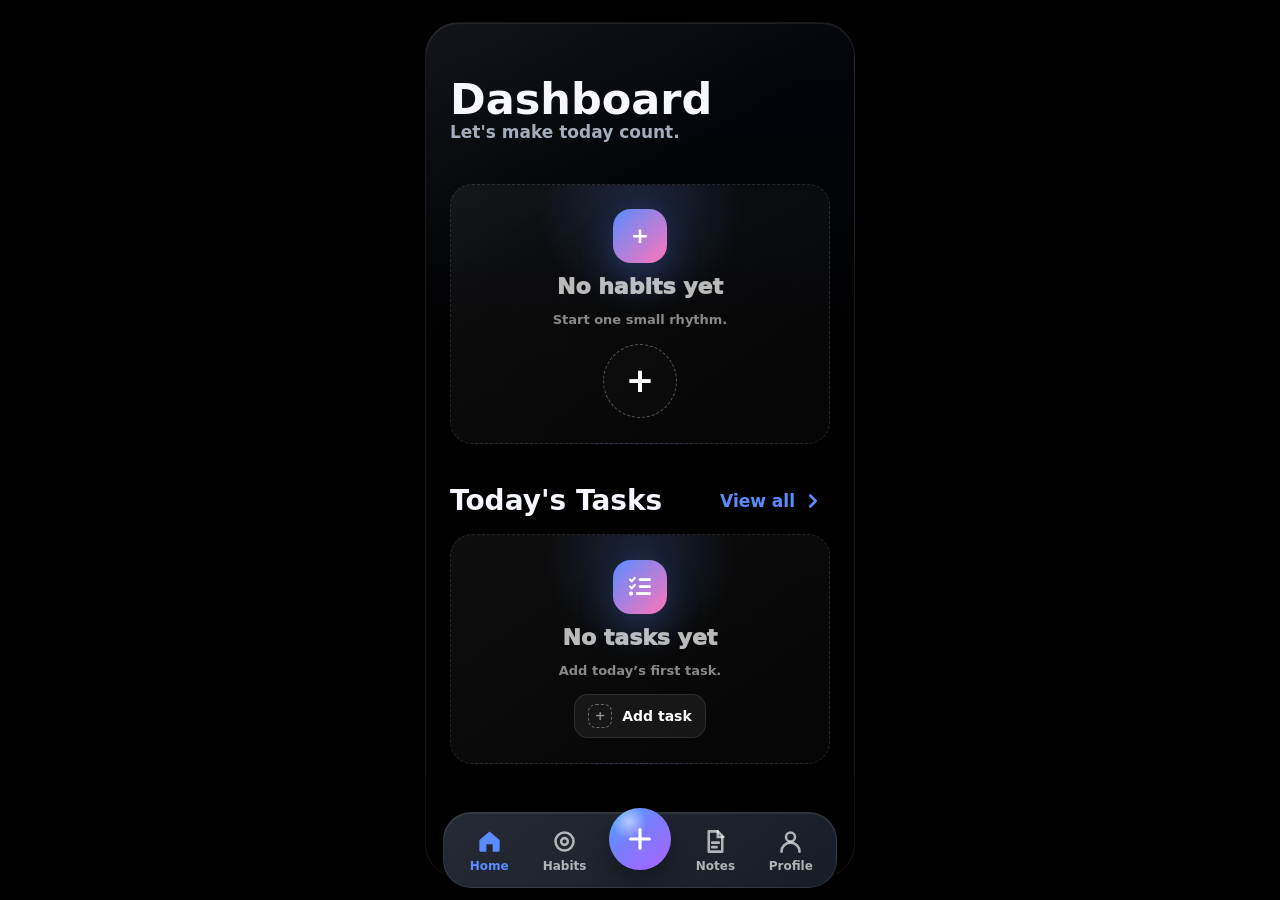
==== commit d761d9a6: "Update index.html" ====
--- a/index.html
+++ b/index.html
@@ -374,31 +374,27 @@
         line-height: 1.35;
       }
 
-    .habit-empty-action {
-      display: grid;
-      justify-items: center;
-      gap: 10px;
-      margin-top: 2px;
-      color: #fff;
-    }
-
-    .habit-empty-action .bubble {
-      width: 74px;
+      .habit-empty-action {
+        display: grid;
+        justify-items: center;
+        gap: 10px;
+        margin-top: 2px;
+        color: #fff;
+      }
+
+      .habit-empty-action .bubble {
+        width: 74px;
         border: 1px dashed rgba(255, 255, 255, 0.32);
         background: rgba(255, 255, 255, 0.014);
         box-shadow: none;
         color: #fff;
         font-size: 34px;
-      font-weight: 700;
-    }
-
-    .habit-grid > .habit-empty-action {
-      margin: 0 auto 42px;
-    }
-
-    .task-empty-action {
-      min-height: 44px;
-      display: inline-flex;
+        font-weight: 700;
+      }
+
+      .task-empty-action {
+        min-height: 44px;
+        display: inline-flex;
         align-items: center;
         gap: 10px;
         margin-top: 2px;
@@ -408,12 +404,8 @@
         background: rgba(255, 255, 255, 0.06);
         box-shadow: inset 0 0 0 1px rgba(255, 255, 255, 0.1);
         font-size: 14px;
-      font-weight: 850;
-    }
-
-    .task-list > .task-empty-action {
-      justify-self: start;
-    }
+        font-weight: 850;
+      }
 
       .task-empty-action .empty-plus {
         width: 24px;
@@ -1819,7 +1811,7 @@
                   <input name="scheduleAhead" type="hidden" value="no" />
                 </div>
                 <label class="field conditional-field" data-condition="weekly">
-                  Day of Week
+                  Day of week
                   <select name="weeklyDay">
                     <option value="Sunday">Sunday</option>
                     <option value="Monday">Monday</option>
@@ -1833,7 +1825,7 @@
               </div>
               <div class="form-row">
                 <label class="field conditional-field" data-condition="monthly">
-                  Day of Month
+                  Monthly day
                   <select name="monthlyDay">
                     <option value="1">1st</option>
                     <option value="2">2nd</option>
@@ -1874,12 +1866,6 @@
                 >
                   Start date
                   <input name="scheduleDate" type="date" />
-                </label>
-              </div>
-              <div class="form-row">
-                <label class="field conditional-field" data-condition="yearly">
-                  Day of Year
-                  <input name="yearlyDate" type="date" />
                 </label>
               </div>
               <div class="form-row conditional-field" data-condition="custom">
@@ -2636,14 +2622,21 @@
         const grid = document.querySelector(".habit-grid");
         const habits = sortedHabits(store);
 
-      if (!habits.length) {
-        grid.innerHTML = `
-          <button class="habit-empty-action" type="button" aria-label="Add habit">
-            <span class="bubble">+</span>
-          </button>
+        if (!habits.length) {
+          grid.innerHTML = `
+          <div class="empty-state">
+            <div class="empty-state-inner">
+              <span class="empty-icon" aria-hidden="true">+</span>
+              <strong>No habits yet</strong>
+              <span>Start one small rhythm.</span>
+              <button class="habit-empty-action" type="button" aria-label="Add habit">
+                <span class="bubble">+</span>
+              </button>
+            </div>
+          </div>
         `;
-        grid
-          .querySelector(".habit-empty-action")
+          grid
+            .querySelector(".habit-empty-action")
             .addEventListener("click", () => {
               window.location.href = "habits.html?add=habit";
             });
@@ -2753,14 +2746,6 @@
         });
       }
 
-      function yearlyDateValue(data) {
-        return data.yearlyDate || data.scheduleDate || data.createdDate || todayValue();
-      }
-
-      function fallbackDayForMonth(day, date) {
-        return Math.min(Number(day) || date.getDate(), lastDayOfMonth(date));
-      }
-
       function recurrenceText(data) {
         const repeat = data.repeat || "one-time";
         const pieces = [];
@@ -2781,7 +2766,7 @@
           pieces.push(`Monthly on the ${ordinal(Math.min(day, 31))}`);
         } else if (repeat === "yearly") {
           pieces.push(
-            `Yearly on ${monthDayText(yearlyDateValue(data))}`,
+            `Yearly${data.scheduleDate ? ` on ${monthDayText(data.scheduleDate)}` : ""}`,
           );
         } else if (repeat === "custom") {
           const every = Math.max(1, Number(data.customEvery) || 1);
@@ -2840,7 +2825,6 @@
           repeat: task.dataset.repeat || "one-time",
           weeklyDay: task.dataset.weeklyDay || "Monday",
           monthlyDay: task.dataset.monthlyDay || String(new Date().getDate()),
-          yearlyDate: task.dataset.yearlyDate || "",
           customEvery: task.dataset.customEvery || "1",
           customUnit: task.dataset.customUnit || "days",
           scheduleAhead: task.dataset.scheduleAhead || "no",
@@ -2862,7 +2846,6 @@
         task.dataset.weeklyDay = data.weeklyDay || "Monday";
         task.dataset.monthlyDay =
           data.monthlyDay || String(new Date().getDate());
-        task.dataset.yearlyDate = data.yearlyDate || "";
         task.dataset.customEvery = data.customEvery || "1";
         task.dataset.customUnit = data.customUnit || "days";
         task.dataset.scheduleAhead = data.scheduleAhead || "no";
@@ -2949,12 +2932,19 @@
         );
       }
 
-    function renderTaskSkeleton() {
-      taskList.innerHTML = `
-        <button class="task-empty-action" type="button" aria-label="Add task">
-          <span class="empty-plus">+</span>
-          Add task
-        </button>
+      function renderTaskSkeleton() {
+        taskList.innerHTML = `
+        <div class="empty-state">
+          <div class="empty-state-inner">
+            <i class="fa-solid fa-list-check" aria-hidden="true"></i>
+            <strong>No tasks yet</strong>
+            <span>Add today’s first task.</span>
+            <button class="task-empty-action" type="button" aria-label="Add task">
+              <span class="empty-plus">+</span>
+              Add task
+            </button>
+          </div>
+        </div>
       `;
         taskList
           .querySelector(".task-empty-action")
@@ -3127,16 +3117,17 @@
           );
         }
         if (repeat === "monthly") {
-          const monthlyDay = fallbackDayForMonth(
+          const monthlyDay = Math.min(
             Number(data.monthlyDay) || start.getDate(),
-            today,
+            lastDayOfMonth(today),
           );
           return today.getDate() === monthlyDay;
         }
         if (repeat === "yearly") {
-          const yearlyDate = parseDate(yearlyDateValue(data)) || start;
-          if (today.getMonth() !== yearlyDate.getMonth()) return false;
-          return today.getDate() === fallbackDayForMonth(yearlyDate.getDate(), today);
+          return (
+            today.getMonth() === start.getMonth() &&
+            today.getDate() === start.getDate()
+          );
         }
         if (repeat === "custom") {
           const every = Math.max(1, Number(data.customEvery) || 1);
@@ -3216,7 +3207,6 @@
           repeat: field("repeat").value,
           weeklyDay: field("weeklyDay").value,
           monthlyDay: field("monthlyDay").value,
-          yearlyDate: field("yearlyDate").value || todayValue(),
           customEvery: field("customEvery").value,
           customUnit: field("customUnit").value,
           scheduleAhead: field("scheduleAhead").value,
@@ -3334,7 +3324,6 @@
               repeat: "one-time",
               weeklyDay: "Monday",
               monthlyDay: String(new Date().getDate()),
-              yearlyDate: todayValue(),
               customEvery: "1",
               customUnit: "days",
               scheduleAhead: "no",
@@ -3351,7 +3340,6 @@
         field("weeklyDay").value = data.weeklyDay || "Monday";
         field("monthlyDay").value =
           data.monthlyDay || String(new Date().getDate());
-        field("yearlyDate").value = data.yearlyDate || data.scheduleDate || todayValue();
         field("customEvery").value = data.customEvery || "1";
         field("customUnit").value = data.customUnit || "days";
         selectSchedule(data.scheduleAhead || "no");
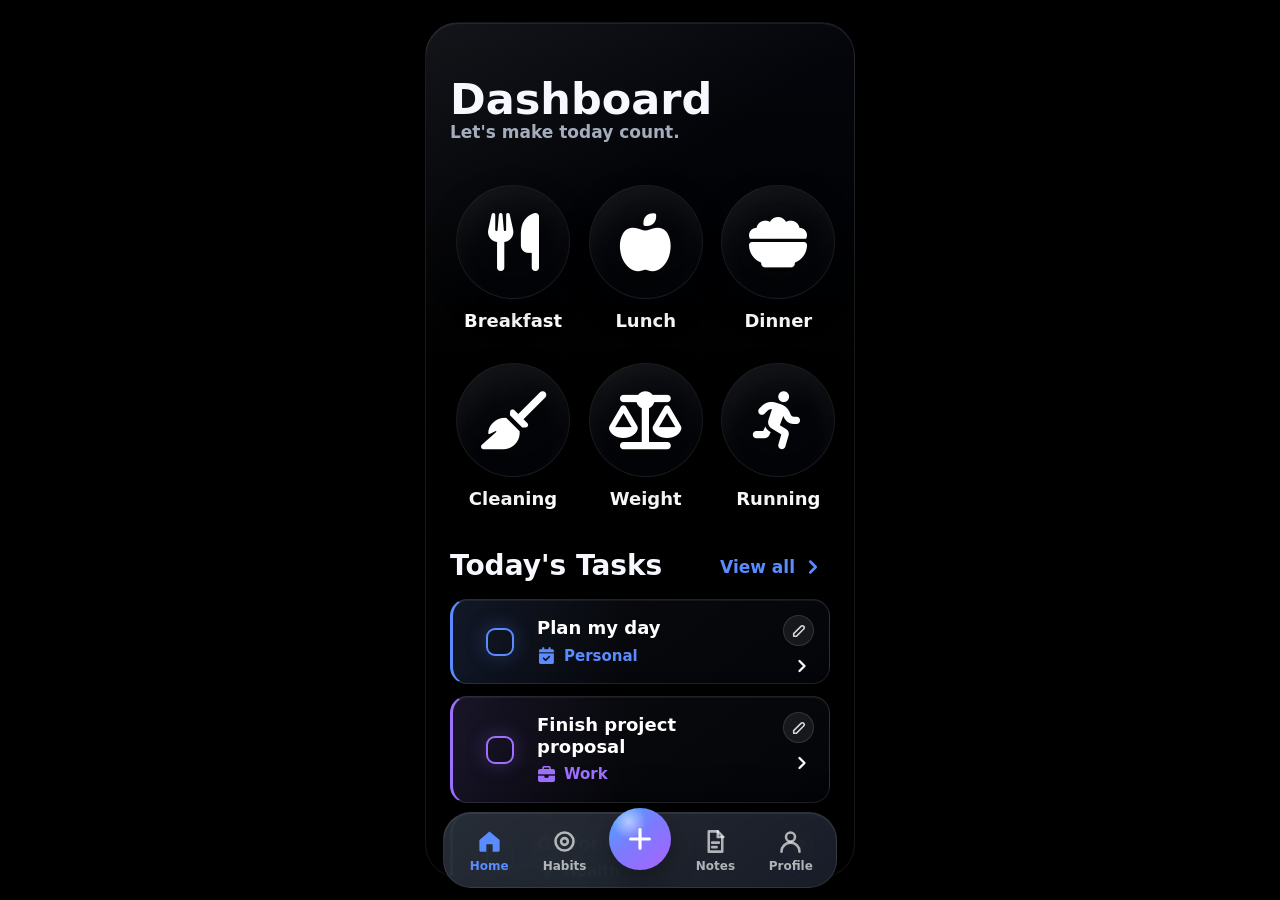
==== commit 82cb6d9f: "Update index.html" ====
--- a/index.html
+++ b/index.html
@@ -1366,6 +1366,7 @@
           padding: 15px 56px 15px 14px;
         }
       }
+
     </style>
   </head>
   <body>
@@ -2012,6 +2013,7 @@
       ];
       const HABIT_STORAGE_KEY = "routineDashboard.habits.v1";
       const DELETED_HABITS_KEY = "routineDashboard.deletedHabits.v1";
+      const DELETED_TASKS_KEY = "routineDashboard.deletedTasks.v1";
       const ICON_RECENTS_KEY = "routineDashboard.iconRecents.v1";
       const ICON_PAGE_SIZE = 18;
       const MAX_ICON_PAGES = 5;
@@ -2195,7 +2197,56 @@
       let activeIconCategory = "recents";
       let activeIconPage = 0;
 
-      const defaultHabits = {};
+      const defaultHabits = {
+        breakfast: {
+          label: "Breakfast",
+          color: "#ffd33d",
+          icon: "solid:utensils",
+          mode: "single",
+          order: 0,
+          completions: {},
+        },
+        lunch: {
+          label: "Lunch",
+          color: "#46d29c",
+          icon: "solid:apple-whole",
+          mode: "single",
+          order: 1,
+          completions: {},
+        },
+        dinner: {
+          label: "Dinner",
+          color: "#ff9a52",
+          icon: "solid:bowl-food",
+          mode: "single",
+          order: 2,
+          completions: {},
+        },
+        cleaning: {
+          label: "Cleaning",
+          color: "#46d7c5",
+          icon: "solid:broom",
+          mode: "single",
+          order: 3,
+          completions: {},
+        },
+        weight: {
+          label: "Weight",
+          color: "#9d70ff",
+          icon: "solid:scale-balanced",
+          mode: "single",
+          order: 4,
+          completions: {},
+        },
+        running: {
+          label: "Running",
+          color: "#5a8cff",
+          icon: "solid:person-running",
+          mode: "split",
+          order: 5,
+          completions: {},
+        },
+      };
       const sampleHabitIds = new Set([
         "breakfast",
         "lunch",
@@ -2204,11 +2255,39 @@
         "weight",
         "running",
       ]);
-      const sampleTaskTitles = new Set([
-        "Plan my day",
-        "Finish project proposal",
-        "Go for a walk",
-      ]);
+      const defaultTasks = [
+        {
+          id: "sample-plan-day",
+          title: "Plan my day",
+          category: "Personal",
+          icon: "solid:calendar-check",
+          color: "#5a8cff",
+          description: "Pick the top three things that would make today feel done.",
+          repeat: "daily",
+          createdDate: todayValue(),
+        },
+        {
+          id: "sample-project-proposal",
+          title: "Finish project proposal",
+          category: "Work",
+          icon: "solid:briefcase",
+          color: "#9d70ff",
+          description: "Write the final notes, skim once, then send it.",
+          repeat: "one-time",
+          createdDate: todayValue(),
+        },
+        {
+          id: "sample-evening-walk",
+          title: "Go for a walk",
+          category: "Health",
+          icon: "solid:person-walking",
+          color: "#46d29c",
+          description: "Ten minutes counts. Shoes on is the real start.",
+          repeat: "daily",
+          createdDate: todayValue(),
+        },
+      ];
+      const sampleTaskIds = new Set(defaultTasks.map((task) => task.id));
 
       function bindHold(
         element,
@@ -2552,9 +2631,10 @@
             localStorage.getItem(HABIT_STORAGE_KEY) || "{}",
           );
           const deleted = loadDeletedHabits();
-          const merged =
-            parsed && typeof parsed === "object" ? { ...parsed } : {};
-          sampleHabitIds.forEach((id) => delete merged[id]);
+          const merged = {
+            ...defaultHabits,
+            ...(parsed && typeof parsed === "object" ? parsed : {}),
+          };
           deleted.forEach((id) => delete merged[id]);
           Object.entries(merged).forEach(([id, habit], index) => {
             const savedIcon =
@@ -2914,10 +2994,43 @@
         localStorage.setItem(STORAGE_KEY, JSON.stringify(tasks));
       }
 
+      function loadDeletedTasks() {
+        try {
+          const parsed = JSON.parse(
+            localStorage.getItem(DELETED_TASKS_KEY) || "[]",
+          );
+          return Array.isArray(parsed) ? parsed : [];
+        } catch {
+          return [];
+        }
+      }
+
+      function saveDeletedTasks(ids) {
+        localStorage.setItem(
+          DELETED_TASKS_KEY,
+          JSON.stringify([...new Set(ids)]),
+        );
+      }
+
+      function rememberDeletedTask(id) {
+        if (!sampleTaskIds.has(id)) return;
+        saveDeletedTasks([...loadDeletedTasks(), id]);
+      }
+
+      function withDefaultTasks(tasks) {
+        const deleted = new Set(loadDeletedTasks());
+        const existing = new Set(tasks.map((task) => task.id));
+        return [
+          ...tasks,
+          ...defaultTasks
+            .filter((task) => !deleted.has(task.id) && !existing.has(task.id))
+            .map((task) => ({ ...task })),
+        ];
+      }
+
       function renderSavedTasks(tasks) {
         taskList.innerHTML = "";
-        const normalizedTasks = tasks
-          .filter((task) => !sampleTaskTitles.has(task.title))
+        const normalizedTasks = withDefaultTasks(tasks)
           .map(normalizeTaskState)
           .sort(taskSort);
 
@@ -2954,8 +3067,7 @@
       function loadTasks() {
         const saved = localStorage.getItem(STORAGE_KEY);
         if (!saved) {
-          renderTaskSkeleton();
-          localStorage.setItem(STORAGE_KEY, JSON.stringify([]));
+          renderSavedTasks([]);
           return;
         }
 
@@ -3025,6 +3137,7 @@
 
         task.querySelector(".delete").addEventListener("click", (event) => {
           event.stopPropagation();
+          rememberDeletedTask(task.dataset.id);
           task.remove();
           saveTasks();
           if (!taskList.querySelector(".task-card")) renderTaskSkeleton();
@@ -3462,6 +3575,6 @@
         history.replaceState(null, "", "index.html");
       }
     </script>
-    <script src="bottom-bar.js?v=shared-nav-2"></script>
+    <script src="bottom-bar.js?v=shared-nav-4"></script>
   </body>
 </html>
